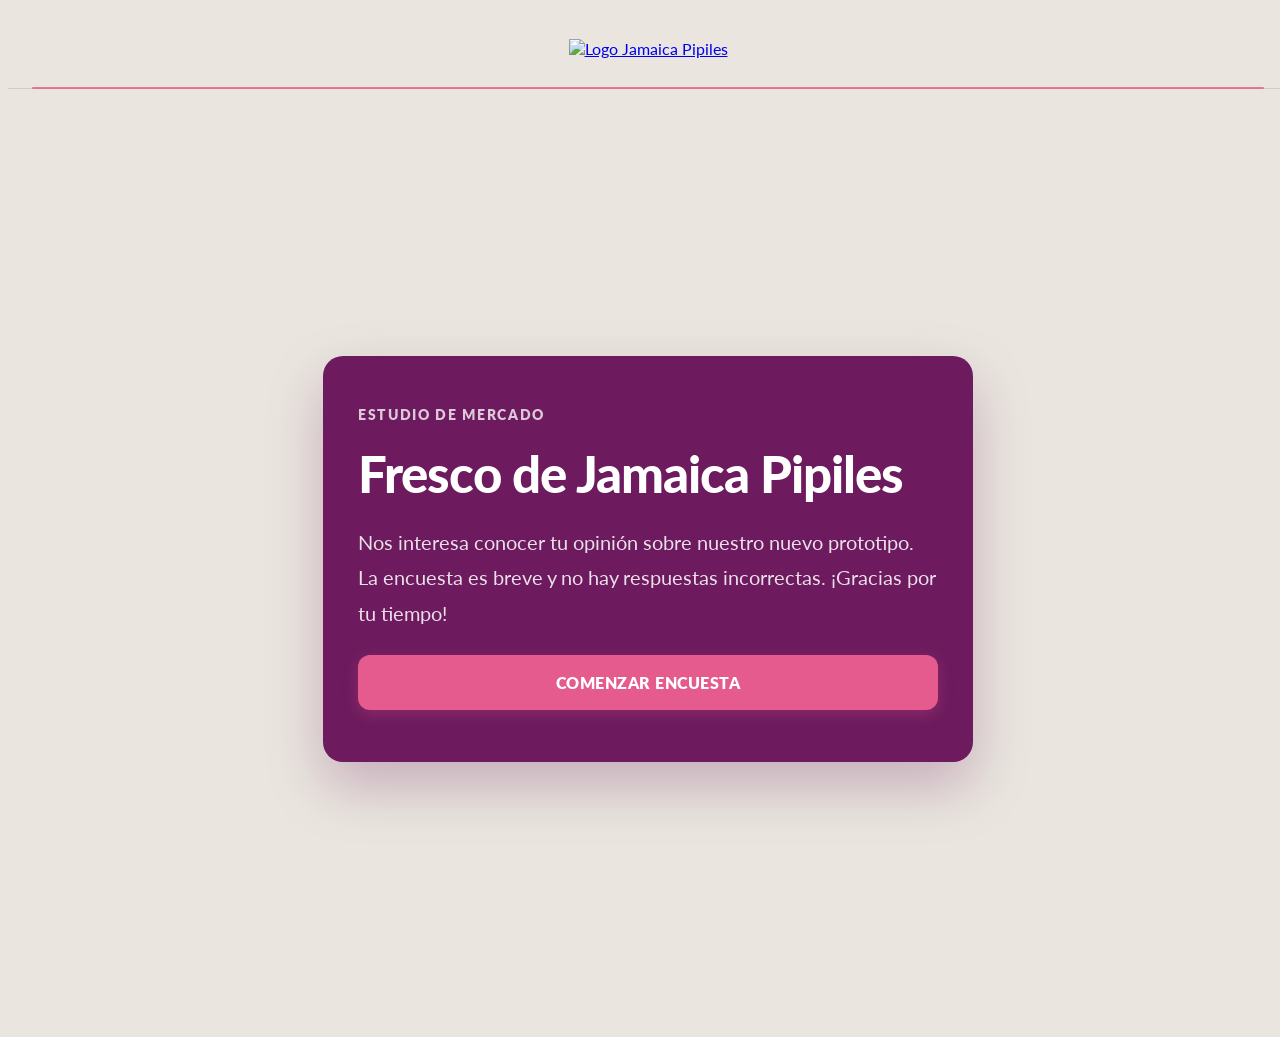
==== index.html @ 7ef3c173 "Add files via upload" ====
<!DOCTYPE html>
<html lang="es">
<head>
    <meta charset="UTF-8">
    <meta name="viewport" content="width=device-width, initial-scale=1.0">
    <title>Estudio de Mercado - Jamaica Pipiles</title>
    
    <!-- Carga de la tipografía oficial Lato desde Google Fonts -->
    <link rel="preconnect" href="https://fonts.googleapis.com">
    <link rel="preconnect" href="https://fonts.gstatic.com" crossorigin>
    <link href="https://fonts.googleapis.com/css2?family=Lato:ital,wght@0,100;0,300;0,400;0,700;0,900;1,100;1,300;1,400;1,700;1,900&display=swap" rel="stylesheet">
    
    <!-- Tailwind CSS (Estructura base) -->
    <script src="https://cdn.tailwindcss.com"></script>
    
    <!-- Estilos Custom Pipiles (Sobrescribe/Extiende Tailwind) -->
    <link rel="stylesheet" href="style.css">
</head>
<body class="font-sans antialiased quiz-page">
    
    <!-- Barra de Navegación -->
    <nav class="site-nav w-full py-4 px-4 md:px-8">
        <a href="#" aria-label="Volver al inicio">
            <img src="../assets/logo_pipiles_transparente.svg" alt="Logo Jamaica Pipiles" class="brand-logo">
        </a>
    </nav>

    <!-- Contenedor Principal del Formulario -->
    <main class="quiz-layout px-4 md:px-8">
        <section class="quiz-section">
            
            <!-- PASO 0: Bienvenida (Intro) -->
            <div class="quiz-intro" id="step-0">
                <p class="quiz-eyebrow">Estudio de Mercado</p>
                <h1 class="quiz-title">Fresco de Jamaica Pipiles</h1>
                <p class="quiz-intro-copy">Nos interesa conocer tu opinión sobre nuestro nuevo prototipo. La encuesta es breve y no hay respuestas incorrectas. ¡Gracias por tu tiempo!</p>
                <div class="mt-4">
                    <button type="button" class="quiz-btn w-full sm:w-auto" onclick="nextStep()">Comenzar Encuesta</button>
                </div>
            </div>

            <!-- Formulario Central -->
            <div class="quiz-card" id="quiz-container" style="display: none;">
                <form id="survey-form" class="quiz-form" onsubmit="event.preventDefault();">
                    
                    <!-- Barra de Progreso -->
                    <div class="quiz-progress mb-6">
                        <p class="quiz-step-counter">Paso <span id="current-step-num">1</span> de <span id="total-steps-num">12</span></p>
                        <div class="quiz-progress-track">
                            <span class="quiz-progress-fill" id="progress-bar"></span>
                        </div>
                    </div>

                    <!-- Mensaje de Error Global -->
                    <p class="field-error" id="quizStepError"></p>

                    <!-- PASO 1: Multimedia -->
                    <fieldset class="quiz-step is-active" id="step-multimedia">
                        <legend class="quiz-step-title">Conoce Jamaica Pipiles</legend>
                        <p class="quiz-help-text mb-4">Antes de responder, echa un vistazo a la presentación de nuestro prototipo.</p>
                        
                        <div class="multimedia-tabs">
                            <button type="button" class="tab-btn active" onclick="switchTab('videos')">Videos</button>
                            <button type="button" class="tab-btn" onclick="switchTab('images')">Imágenes</button>
                        </div>

                        <div id="tab-content-videos" class="tab-content active">
                            <div class="videos-grid">
                                <div class="video-placeholder">
                                    <span class="text-sm font-bold">Video 1</span>
                                    <span class="text-xs opacity-75">(Espacio reservado)</span>
                                </div>
                                <div class="video-placeholder">
                                    <span class="text-sm font-bold">Video 2</span>
                                    <span class="text-xs opacity-75">(Espacio reservado)</span>
                                </div>
                            </div>
                        </div>

                        <div id="tab-content-images" class="tab-content">
                            <div class="concept-gallery">
                                <div class="gallery-item"><img src="../assets/vaso jamaica.png" alt="Vaso Jamaica" class="gallery-image"></div>
                                <div class="gallery-item"><img src="../assets/jamaica pipiles terminado.png" alt="Terminado" class="gallery-image"></div>
                                <div class="gallery-item"><img src="../assets/jamaica con tapa.png" alt="Con tapa" class="gallery-image"></div>
                                <div class="gallery-item"><img src="../assets/pipiles_imaginary.png" alt="Prototipo" class="gallery-image"></div>
                            </div>
                        </div>

                        <div class="quiz-actions mt-6">
                            <button type="button" class="quiz-btn quiz-btn-primary" onclick="nextStep()">Continuar</button>
                        </div>
                    </fieldset>

                    <!-- PASO 2: P1 -->
                    <fieldset class="quiz-step" id="step-1">
                        <legend class="quiz-step-title">1. ¿Con qué frecuencia consumes "fresco" de jamaica?</legend>
                        <div class="quiz-options mt-4">
                            <label class="quiz-option"><input type="radio" name="p1_frecuencia" value="6 a 7 veces por semana"><span>6 a 7 veces por semana</span></label>
                            <label class="quiz-option"><input type="radio" name="p1_frecuencia" value="3 a 5 veces por semana"><span>3 a 5 veces por semana</span></label>
                            <label class="quiz-option"><input type="radio" name="p1_frecuencia" value="1 a 2 veces por semana"><span>1 a 2 veces por semana</span></label>
                            <label class="quiz-option"><input type="radio" name="p1_frecuencia" value="1 a 4 veces al mes"><span>1 a 4 veces al mes</span></label>
                            <label class="quiz-option"><input type="radio" name="p1_frecuencia" value="Casi nunca"><span>Casi nunca</span></label>
                            <label class="quiz-option" id="option-p1-nunca"><input type="radio" name="p1_frecuencia" value="Nunca (ir a pregunta 1b)"><span>Nunca</span></label>
                        </div>
                        <div class="quiz-actions mt-6">
                            <button type="button" class="quiz-btn quiz-btn-secondary" onclick="prevStep()">Atrás</button>
                            <button type="button" class="quiz-btn quiz-btn-primary" onclick="nextStep()">Siguiente</button>
                        </div>
                    </fieldset>

                    <!-- PASO 3: P1b -->
                    <fieldset class="quiz-step" id="step-1b">
                        <legend class="quiz-step-title">1b. ¿Por qué no consumes "fresco" de jamaica?</legend>
                        <div class="quiz-options mt-4">
                            <label class="quiz-option"><input type="radio" name="p1b_razon_no_consumo" value="Me hace daño"><span>Me hace daño</span></label>
                            <label class="quiz-option"><input type="radio" name="p1b_razon_no_consumo" value="No me gusta"><span>No me gusta</span></label>
                            <label class="quiz-option"><input type="radio" name="p1b_razon_no_consumo" value="Otro" id="p1b-otro-radio"><span>Otro:</span></label>
                            <div class="quiz-conditional mt-2" id="p1b-conditional" style="display:none;">
                                <input type="text" id="p1b_razon_no_consumo_otro" placeholder="Especifica tu razón">
                            </div>
                        </div>
                        <div class="quiz-actions mt-6">
                            <button type="button" class="quiz-btn quiz-btn-secondary" onclick="prevStep()">Atrás</button>
                            <button type="button" class="quiz-btn quiz-btn-primary" onclick="nextStep()">Siguiente</button>
                        </div>
                    </fieldset>

                    <!-- PASO 4: P2 -->
                    <fieldset class="quiz-step" id="step-2">
                        <legend class="quiz-step-title">2. Después de ver el prototipo, ¿en qué momento te imaginarías tomando Jamaica Pipiles?</legend>
                        <p class="quiz-help-text">Selecciona hasta 3 opciones.</p>
                        <div class="quiz-options mt-4" id="p2-checkboxes">
                            <label class="quiz-option"><input type="checkbox" name="p2_momento" value="Durante el almuerzo"><span>Durante el almuerzo</span></label>
                            <label class="quiz-option"><input type="checkbox" name="p2_momento" value="Durante la cena"><span>Durante la cena</span></label>
                            <label class="quiz-option"><input type="checkbox" name="p2_momento" value="Pupusería/típico"><span>En una pupusería o restaurante típico</span></label>
                            <label class="quiz-option"><input type="checkbox" name="p2_momento" value="Salida familiar"><span>En una salida familiar</span></label>
                            <label class="quiz-option"><input type="checkbox" name="p2_momento" value="Bebida para llevar"><span>Como bebida para llevar</span></label>
                            <label class="quiz-option"><input type="checkbox" name="p2_momento" value="En casa"><span>En casa</span></label>
                            <label class="quiz-option"><input type="checkbox" name="p2_momento" value="Ningún momento" id="p2-ninguno-check"><span>No me imagino tomándola en ningún momento</span></label>
                        </div>
                        <div class="quiz-actions mt-6">
                            <button type="button" class="quiz-btn quiz-btn-secondary" onclick="prevStep()">Atrás</button>
                            <button type="button" class="quiz-btn quiz-btn-primary" onclick="nextStep()">Siguiente</button>
                        </div>
                    </fieldset>

                    <!-- PASO 5: P3 -->
                    <fieldset class="quiz-step" id="step-3">
                        <legend class="quiz-step-title">3. ¿Qué palabras describen mejor a Jamaica Pipiles?</legend>
                        <p class="quiz-help-text">Selecciona hasta 3 opciones.</p>
                        <div class="quiz-options grid-2 mt-4" id="p3-checkboxes">
                            <label class="quiz-option"><input type="checkbox" name="p3_palabras" value="Auténtica"><span>Auténtica</span></label>
                            <label class="quiz-option"><input type="checkbox" name="p3_palabras" value="Tradicional"><span>Tradicional</span></label>
                            <label class="quiz-option"><input type="checkbox" name="p3_palabras" value="Moderna"><span>Moderna</span></label>
                            <label class="quiz-option"><input type="checkbox" name="p3_palabras" value="Premium"><span>Premium</span></label>
                            <label class="quiz-option"><input type="checkbox" name="p3_palabras" value="Refrescante"><span>Refrescante</span></label>
                            <label class="quiz-option"><input type="checkbox" name="p3_palabras" value="Saludable"><span>Saludable</span></label>
                            <label class="quiz-option"><input type="checkbox" name="p3_palabras" value="Natural"><span>Natural</span></label>
                            <label class="quiz-option"><input type="checkbox" name="p3_palabras" value="Artificial"><span>Artificial</span></label>
                            <label class="quiz-option"><input type="checkbox" name="p3_palabras" value="Cara"><span>Cara</span></label>
                            <label class="quiz-option"><input type="checkbox" name="p3_palabras" value="Bonita"><span>Bonita</span></label>
                            <label class="quiz-option"><input type="checkbox" name="p3_palabras" value="Común"><span>Común</span></label>
                            <label class="quiz-option"><input type="checkbox" name="p3_palabras" value="Confusa"><span>Confusa</span></label>
                            <label class="quiz-option"><input type="checkbox" name="p3_palabras" value="Antojable"><span>Antojable</span></label>
                        </div>
                        <div class="mt-3">
                            <label class="quiz-option"><input type="checkbox" name="p3_palabras" value="Otro" id="p3-otro-check"><span>Otro:</span></label>
                            <div class="quiz-conditional mt-2" id="p3-conditional" style="display:none;">
                                <input type="text" id="p3_palabras_otro" placeholder="Especifica">
                            </div>
                        </div>
                        <div class="quiz-actions mt-6">
                            <button type="button" class="quiz-btn quiz-btn-secondary" onclick="prevStep()">Atrás</button>
                            <button type="button" class="quiz-btn quiz-btn-primary" onclick="nextStep()">Siguiente</button>
                        </div>
                    </fieldset>

                    <!-- PASO 6: P4 (Likert) -->
                    <fieldset class="quiz-step" id="step-4">
                        <legend class="quiz-step-title">4. Del 1 al 5, ¿qué tan de acuerdo estás con estas afirmaciones?</legend>
                        <p class="quiz-help-text mb-4">1 = Totalmente en desacuerdo | 5 = Totalmente de acuerdo.</p>
                        
                        <div class="likert-container">
                            <!-- Fila 1 -->
                            <div class="likert-row">
                                <div class="likert-statement">Jamaica Pipiles se ve auténtica.</div>
                                <div class="quiz-scale-options">
                                    <label class="quiz-scale-option"><input type="radio" name="p4_1_autentica" value="1"><span>1</span></label>
                                    <label class="quiz-scale-option"><input type="radio" name="p4_1_autentica" value="2"><span>2</span></label>
                                    <label class="quiz-scale-option"><input type="radio" name="p4_1_autentica" value="3"><span>3</span></label>
                                    <label class="quiz-scale-option"><input type="radio" name="p4_1_autentica" value="4"><span>4</span></label>
                                    <label class="quiz-scale-option"><input type="radio" name="p4_1_autentica" value="5"><span>5</span></label>
                                </div>
                            </div>
                            <!-- Fila 2 -->
                            <div class="likert-row">
                                <div class="likert-statement">Se ve como una versión moderna de una bebida tradicional.</div>
                                <div class="quiz-scale-options">
                                    <label class="quiz-scale-option"><input type="radio" name="p4_2_moderna" value="1"><span>1</span></label>
                                    <label class="quiz-scale-option"><input type="radio" name="p4_2_moderna" value="2"><span>2</span></label>
                                    <label class="quiz-scale-option"><input type="radio" name="p4_2_moderna" value="3"><span>3</span></label>
                                    <label class="quiz-scale-option"><input type="radio" name="p4_2_moderna" value="4"><span>4</span></label>
                                    <label class="quiz-scale-option"><input type="radio" name="p4_2_moderna" value="5"><span>5</span></label>
                                </div>
                            </div>
                            <!-- Fila 3 -->
                            <div class="likert-row">
                                <div class="likert-statement">El producto se ve premium.</div>
                                <div class="quiz-scale-options">
                                    <label class="quiz-scale-option"><input type="radio" name="p4_3_premium" value="1"><span>1</span></label>
                                    <label class="quiz-scale-option"><input type="radio" name="p4_3_premium" value="2"><span>2</span></label>
                                    <label class="quiz-scale-option"><input type="radio" name="p4_3_premium" value="3"><span>3</span></label>
                                    <label class="quiz-scale-option"><input type="radio" name="p4_3_premium" value="4"><span>4</span></label>
                                    <label class="quiz-scale-option"><input type="radio" name="p4_3_premium" value="5"><span>5</span></label>
                                </div>
                            </div>
                            <!-- Fila 4 -->
                            <div class="likert-row">
                                <div class="likert-statement">El empaque me parece atractivo.</div>
                                <div class="quiz-scale-options">
                                    <label class="quiz-scale-option"><input type="radio" name="p4_4_empaque" value="1"><span>1</span></label>
                                    <label class="quiz-scale-option"><input type="radio" name="p4_4_empaque" value="2"><span>2</span></label>
                                    <label class="quiz-scale-option"><input type="radio" name="p4_4_empaque" value="3"><span>3</span></label>
                                    <label class="quiz-scale-option"><input type="radio" name="p4_4_empaque" value="4"><span>4</span></label>
                                    <label class="quiz-scale-option"><input type="radio" name="p4_4_empaque" value="5"><span>5</span></label>
                                </div>
                            </div>
                            <!-- Fila 5 -->
                            <div class="likert-row">
                                <div class="likert-statement">Se entiende que es baja en calorías.</div>
                                <div class="quiz-scale-options">
                                    <label class="quiz-scale-option"><input type="radio" name="p4_5_calorias" value="1"><span>1</span></label>
                                    <label class="quiz-scale-option"><input type="radio" name="p4_5_calorias" value="2"><span>2</span></label>
                                    <label class="quiz-scale-option"><input type="radio" name="p4_5_calorias" value="3"><span>3</span></label>
                                    <label class="quiz-scale-option"><input type="radio" name="p4_5_calorias" value="4"><span>4</span></label>
                                    <label class="quiz-scale-option"><input type="radio" name="p4_5_calorias" value="5"><span>5</span></label>
                                </div>
                            </div>
                            <!-- Fila 6 -->
                            <div class="likert-row">
                                <div class="likert-statement">El producto me genera confianza.</div>
                                <div class="quiz-scale-options">
                                    <label class="quiz-scale-option"><input type="radio" name="p4_6_confianza" value="1"><span>1</span></label>
                                    <label class="quiz-scale-option"><input type="radio" name="p4_6_confianza" value="2"><span>2</span></label>
                                    <label class="quiz-scale-option"><input type="radio" name="p4_6_confianza" value="3"><span>3</span></label>
                                    <label class="quiz-scale-option"><input type="radio" name="p4_6_confianza" value="4"><span>4</span></label>
                                    <label class="quiz-scale-option"><input type="radio" name="p4_6_confianza" value="5"><span>5</span></label>
                                </div>
                            </div>
                        </div>

                        <div class="quiz-actions mt-6">
                            <button type="button" class="quiz-btn quiz-btn-secondary" onclick="prevStep()">Atrás</button>
                            <button type="button" class="quiz-btn quiz-btn-primary" onclick="nextStep()">Siguiente</button>
                        </div>
                    </fieldset>

                    <!-- PASO 7: P5 -->
                    <fieldset class="quiz-step" id="step-5">
                        <legend class="quiz-step-title">5. Al ver Jamaica Pipiles, ¿cómo imaginas que sería su sabor comparado con una jamaica tradicional?</legend>
                        <div class="quiz-options mt-4">
                            <label class="quiz-option"><input type="radio" name="p5_comparacion_sabor" value="Mucho mejor"><span>Mucho mejor</span></label>
                            <label class="quiz-option"><input type="radio" name="p5_comparacion_sabor" value="Algo mejor"><span>Algo mejor</span></label>
                            <label class="quiz-option"><input type="radio" name="p5_comparacion_sabor" value="Igual"><span>Igual</span></label>
                            <label class="quiz-option"><input type="radio" name="p5_comparacion_sabor" value="Algo peor"><span>Algo peor</span></label>
                            <label class="quiz-option"><input type="radio" name="p5_comparacion_sabor" value="Mucho peor"><span>Mucho peor</span></label>
                        </div>
                        <div class="quiz-actions mt-6">
                            <button type="button" class="quiz-btn quiz-btn-secondary" onclick="prevStep()">Atrás</button>
                            <button type="button" class="quiz-btn quiz-btn-primary" onclick="nextStep()">Siguiente</button>
                        </div>
                    </fieldset>

                    <!-- PASO 8: P6 -->
                    <fieldset class="quiz-step" id="step-6">
                        <legend class="quiz-step-title">6. ¿Cuál sería la razón por la que comprarías Jamaica Pipiles?</legend>
                        <p class="quiz-help-text">Selecciona hasta 3 opciones.</p>
                        <div class="quiz-options mt-4" id="p6-checkboxes">
                            <label class="quiz-option"><input type="checkbox" name="p6_razon_compra" value="Gusta la jamaica"><span>Porque me gusta la jamaica</span></label>
                            <label class="quiz-option"><input type="checkbox" name="p6_razon_compra" value="Baja calorías"><span>Porque es baja en calorías</span></label>
                            <label class="quiz-option"><input type="checkbox" name="p6_razon_compra" value="Empaque atractivo"><span>Porque el empaque se ve atractivo</span></label>
                            <label class="quiz-option"><input type="checkbox" name="p6_razon_compra" value="Gusta la marca"><span>Porque me gusta la marca</span></label>
                            <label class="quiz-option"><input type="checkbox" name="p6_razon_compra" value="Higiénica confiable"><span>Porque se ve más higiénica o confiable</span></label>
                            <label class="quiz-option"><input type="checkbox" name="p6_razon_compra" value="Diferente"><span>Porque se ve diferente a otras bebidas</span></label>
                            <label class="quiz-option" id="option-p6-no-compraria"><input type="checkbox" name="p6_razon_compra" value="No compraría" id="p6-no-compraria-check"><span>No compraría esa marca</span></label>
                            <div class="mt-2">
                                <label class="quiz-option"><input type="checkbox" name="p6_razon_compra" value="Otro" id="p6-otro-check"><span>Otro:</span></label>
                                <div class="quiz-conditional mt-2" id="p6-conditional" style="display:none;">
                                    <input type="text" id="p6_razon_compra_otro" placeholder="Especifica tu razón">
                                </div>
                            </div>
                        </div>
                        <div class="quiz-actions mt-6">
                            <button type="button" class="quiz-btn quiz-btn-secondary" onclick="prevStep()">Atrás</button>
                            <button type="button" class="quiz-btn quiz-btn-primary" onclick="nextStep()">Siguiente</button>
                        </div>
                    </fieldset>

                    <!-- PASO 9: P7 -->
                    <fieldset class="quiz-step" id="step-7">
                        <legend class="quiz-step-title">7. ¿Cuál sería tu principal duda o freno para comprar Jamaica Pipiles?</legend>
                        <div class="quiz-options mt-4">
                            <label class="quiz-option"><input type="radio" name="p7_duda_freno" value="Sabor tradicional"><span>Que no sepa como jamaica tradicional</span></label>
                            <label class="quiz-option"><input type="radio" name="p7_duda_freno" value="Sabor artificial"><span>Que tenga sabor artificial</span></label>
                            <label class="quiz-option"><input type="radio" name="p7_duda_freno" value="Demasiado cara"><span>Que sea demasiado cara</span></label>
                            <label class="quiz-option"><input type="radio" name="p7_duda_freno" value="No creer calorías"><span>Que no crea que realmente es baja en calorías</span></label>
                            <label class="quiz-option"><input type="radio" name="p7_duda_freno" value="Ninguna duda"><span>No tendría ninguna duda importante</span></label>
                            <div class="mt-2">
                                <label class="quiz-option"><input type="radio" name="p7_duda_freno" value="Otro" id="p7-otro-radio"><span>Otro:</span></label>
                                <div class="quiz-conditional mt-2" id="p7-conditional" style="display:none;">
                                    <input type="text" id="p7_duda_freno_otro" placeholder="Especifica tu duda">
                                </div>
                            </div>
                        </div>
                        <div class="quiz-actions mt-6">
                            <button type="button" class="quiz-btn quiz-btn-secondary" onclick="prevStep()">Atrás</button>
                            <button type="button" class="quiz-btn quiz-btn-primary" onclick="nextStep()">Siguiente</button>
                        </div>
                    </fieldset>

                    <!-- PASO 10: P8 -->
                    <fieldset class="quiz-step" id="step-8">
                        <legend class="quiz-step-title">8. Si encontraras Jamaica Pipiles fría en un lugar donde compras comida o bebidas, ¿qué tan probable sería que la compraras?</legend>
                        <div class="quiz-options mt-4">
                            <label class="quiz-option"><input type="radio" name="p8_probabilidad_compra" value="Definitivamente la compraría"><span>Definitivamente la compraría</span></label>
                            <label class="quiz-option"><input type="radio" name="p8_probabilidad_compra" value="Probablemente la compraría"><span>Probablemente la compraría</span></label>
                            <label class="quiz-option"><input type="radio" name="p8_probabilidad_compra" value="Tal vez la compraría"><span>Tal vez la compraría</span></label>
                            <label class="quiz-option"><input type="radio" name="p8_probabilidad_compra" value="Probablemente no la compraría"><span>Probablemente no la compraría</span></label>
                            <label class="quiz-option"><input type="radio" name="p8_probabilidad_compra" value="Definitivamente no la compraría"><span>Definitivamente no la compraría</span></label>
                        </div>
                        <div class="quiz-actions mt-6">
                            <button type="button" class="quiz-btn quiz-btn-secondary" onclick="prevStep()">Atrás</button>
                            <button type="button" class="quiz-btn quiz-btn-primary" onclick="nextStep()">Siguiente</button>
                        </div>
                    </fieldset>

                    <!-- PASO 11: P9 -->
                    <fieldset class="quiz-step" id="step-9">
                        <legend class="quiz-step-title">9. Si Jamaica Pipiles estuviera disponible con frecuencia, ¿cuántos vasos crees que comprarías al mes?</legend>
                        <div class="quiz-options mt-4">
                            <label class="quiz-option"><input type="radio" name="p9_vasos_mes" value="0 vasos"><span>0 vasos</span></label>
                            <label class="quiz-option"><input type="radio" name="p9_vasos_mes" value="1 vaso"><span>1 vaso</span></label>
                            <label class="quiz-option"><input type="radio" name="p9_vasos_mes" value="2 vasos"><span>2 vasos</span></label>
                            <label class="quiz-option"><input type="radio" name="p9_vasos_mes" value="3 a 4 vasos"><span>3 a 4 vasos</span></label>
                            <label class="quiz-option"><input type="radio" name="p9_vasos_mes" value="5 a 8 vasos"><span>5 a 8 vasos</span></label>
                            <label class="quiz-option"><input type="radio" name="p9_vasos_mes" value="Más de 8 vasos"><span>Más de 8 vasos</span></label>
                        </div>
                        <div class="quiz-actions mt-6">
                            <button type="button" class="quiz-btn quiz-btn-secondary" onclick="prevStep()">Atrás</button>
                            <button type="button" class="quiz-btn quiz-btn-primary" onclick="nextStep()">Siguiente</button>
                        </div>
                    </fieldset>

                    <!-- PASO 12: P10 -->
                    <fieldset class="quiz-step" id="step-10">
                        <legend class="quiz-step-title">10. Al ver el diseño, empaque y presentación, ¿cuál te imaginas que es el precio de un vaso de Jamaica Pipiles?</legend>
                        <div class="quiz-options mt-4">
                            <label class="quiz-option" id="option-p10-menos2"><input type="radio" name="p10_precio_estimado" value="Menos de $2.00"><span>Menos de $2.00</span></label>
                            <label class="quiz-option"><input type="radio" name="p10_precio_estimado" value="$2.25"><span>$2.25</span></label>
                            <label class="quiz-option"><input type="radio" name="p10_precio_estimado" value="$2.50"><span>$2.50</span></label>
                            <label class="quiz-option"><input type="radio" name="p10_precio_estimado" value="$2.75"><span>$2.75</span></label>
                            <label class="quiz-option"><input type="radio" name="p10_precio_estimado" value="$3.00"><span>$3.00</span></label>
                            <label class="quiz-option"><input type="radio" name="p10_precio_estimado" value="$3.25"><span>$3.25</span></label>
                            <label class="quiz-option"><input type="radio" name="p10_precio_estimado" value="$3.50"><span>$3.50</span></label>
                            <label class="quiz-option"><input type="radio" name="p10_precio_estimado" value="Más de $3.50"><span>Más de $3.50</span></label>
                        </div>
                        <div class="quiz-actions mt-6">
                            <button type="button" class="quiz-btn quiz-btn-secondary" onclick="prevStep()">Atrás</button>
                            <button type="button" class="quiz-btn quiz-btn-primary" onclick="nextStep()">Siguiente</button>
                        </div>
                    </fieldset>

                    <!-- PASO 13: P10b -->
                    <fieldset class="quiz-step" id="step-10b">
                        <legend class="quiz-step-title">10b. ¿Qué precio exacto te imaginas que tiene la Jamaica Pipiles?</legend>
                        <div class="booking-field mt-4">
                            <label for="p10b_precio_exacto">Escribe tu estimado (en dólares):</label>
                            <input type="text" name="p10b_precio_exacto" id="p10b_precio_exacto" placeholder="Ejemplo: 1.50">
                        </div>
                        <div class="quiz-actions mt-6">
                            <button type="button" class="quiz-btn quiz-btn-secondary" onclick="prevStep()">Atrás</button>
                            <button type="button" class="quiz-btn quiz-btn-primary" onclick="submitSurvey()">Enviar Encuesta</button>
                        </div>
                    </fieldset>

                    <!-- PASO 14: CARGA -->
                    <fieldset class="quiz-step" id="step-loading">
                        <div class="thanks-content">
                            <div class="text-4xl text-center mb-4">⏳</div>
                            <h2 class="quiz-step-title text-center">Enviando respuestas...</h2>
                            <p class="quiz-help-text mt-2 text-center">Por favor, no cierres esta ventana.</p>
                        </div>
                    </fieldset>

                    <!-- PASO 15: ÉXITO -->
                    <fieldset class="quiz-step" id="step-success">
                        <div class="thanks-content">
                            <div class="success-icon">✨</div>
                            <h2 class="quiz-step-title text-center">¡Muchas gracias por tu tiempo!</h2>
                            <p class="quiz-help-text mt-4 text-center text-lg">Tus respuestas han sido registradas con éxito y nos serán de gran ayuda para mejorar Jamaica Pipiles.</p>
                        </div>
                    </fieldset>

                    <!-- PASO 16: ERROR -->
                    <fieldset class="quiz-step" id="step-error">
                        <div class="thanks-content">
                            <div class="text-4xl text-center mb-4">⚠️</div>
                            <h2 class="quiz-step-title text-center">Hubo un problema</h2>
                            <p class="quiz-help-text mt-2 text-center">No pudimos enviar tus respuestas. Por favor, revisa tu conexión a internet e inténtalo de nuevo.</p>
                            <div class="quiz-actions mt-6 justify-center">
                                <button type="button" class="quiz-btn quiz-btn-secondary w-full sm:w-auto" onclick="submitSurvey()">Reintentar</button>
                            </div>
                        </div>
                    </fieldset>

                </form>
            </div>
        </section>
    </main>

    <!-- Script de lógica principal -->
    <script src="app.js"></script>
</body>
</html>
---- style.css ----
/* ==========================================================================
   ESTILOS DE LA ENCUESTA PIPÍLES (ESTILO BELCANTO)
   Estructura base clonada de Belcanto con inyección de identidad Pipiles
   ========================================================================== */

html {
  scroll-behavior: smooth;
}

:root {
  --nav-height: 80px;
  --surface-paper: #EAE6DF; /* Fondo Arena Pipiles */
  --surface-card: #FFFFFF; /* Tarjetas blancas */
  --surface-card-soft: #F9F7F2;
  --text-ink: #6D1B5E; /* Mora oscuro Pipiles (texto principal) */
  --text-ink-muted: #8C5A2B; /* Marrón Pipiles */
  --accent-color: #E65B8E; /* Fucsia Pipiles */
  --accent-hover: #D64A7D;
  --border-color: rgba(140, 90, 43, 0.2); /* Marrón translúcido */
}

body {
  color: var(--text-ink);
  font-family: "Lato", sans-serif;
  background-color: var(--surface-paper);
  text-rendering: optimizeLegibility;
  -webkit-font-smoothing: antialiased;
  -moz-osx-font-smoothing: grayscale;
  overflow-x: hidden;
  width: 100%;
}

/* ==========================================
   LAYOUT PRINCIPAL
   ========================================== */

.site-nav {
  background-color: var(--surface-paper);
  border-bottom: 1px solid var(--border-color);
  position: relative;
  display: flex;
  justify-content: center;
  align-items: center;
  height: var(--nav-height);
}

.site-nav::after {
  content: "";
  position: absolute;
  left: 24px;
  right: 24px;
  bottom: -1px;
  height: 2px;
  border-radius: 999px;
  background-color: var(--accent-color);
  opacity: 0.8;
}

.brand-logo {
  height: 50px;
  width: auto;
}

.quiz-layout {
  min-height: calc(100svh - var(--nav-height));
  display: flex;
  align-items: center;
  justify-content: center;
  padding-top: clamp(2rem, 5vw, 3.75rem);
  padding-bottom: clamp(2rem, 5vw, 3.75rem);
}

.quiz-section {
  width: min(100%, 650px);
  margin: 0 auto;
}

/* ==========================================
   PANTALLA DE INTRODUCCIÓN
   ========================================== */

.quiz-intro {
  text-align: left;
  margin: 0 auto;
  padding: clamp(2.2rem, 5.6vw, 3.25rem) clamp(1.55rem, 3.8vw, 2.2rem);
  border: 0;
  border-radius: 20px;
  background-color: var(--text-ink); /* Púrpura mora oscuro */
  color: #FFFFFF;
  display: grid;
  gap: clamp(1.1rem, 2.3vw, 1.45rem);
  box-shadow: 0 24px 56px rgba(109, 27, 94, 0.28);
  transition: opacity 0.3s ease, transform 0.3s ease;
}

.quiz-eyebrow {
  margin: 0;
  font-size: 0.86rem;
  line-height: 1;
  letter-spacing: 0.12em;
  text-transform: uppercase;
  font-weight: 800;
  color: rgba(255, 255, 255, 0.76);
}

.quiz-title {
  margin: 0;
  font-size: clamp(2.2rem, 5vw, 3.2rem);
  line-height: 1.1;
  font-weight: 900;
  letter-spacing: -0.02em;
  color: #FFFFFF;
  text-wrap: balance;
}

.quiz-intro-copy {
  margin: 0;
  font-size: clamp(1.12rem, 2.1vw, 1.28rem);
  line-height: 1.74;
  font-weight: 400;
  color: rgba(255, 255, 255, 0.86);
}

/* ==========================================
   FORMULARIO PRINCIPAL
   ========================================== */

.quiz-card {
  padding: 0;
  background: transparent;
  max-width: 650px;
  margin: 0 auto;
}

.quiz-form {
  display: grid;
  gap: 1.35rem;
}

/* Barra de Progreso */
.quiz-progress {
  display: grid;
  gap: 0.5rem;
}

.quiz-step-counter {
  margin: 0;
  font-size: 0.92rem;
  letter-spacing: 0.08em;
  text-transform: uppercase;
  color: var(--text-ink-muted); /* Marrón */
  font-weight: 700;
}

.quiz-progress-track {
  width: 100%;
  height: 8px;
  border-radius: 999px;
  background-color: var(--border-color);
  overflow: hidden;
}

.quiz-progress-fill {
  display: block;
  width: 0;
  height: 100%;
  background-color: var(--accent-color);
  transition: width 0.32s cubic-bezier(0.2, 0.7, 0.2, 1);
}

/* Manejo de Steps */
.quiz-step {
  border: 1px solid var(--border-color);
  border-radius: 16px;
  background-color: var(--surface-card);
  padding: clamp(1.35rem, 3.2vw, 2rem);
  margin: 0 auto;
  width: 100%;
  align-content: start;
  display: none;
  box-shadow: 0 12px 30px rgba(109, 27, 94, 0.06);
}

.quiz-step.is-active {
  display: grid;
  gap: 1.25rem;
  animation: quiz-step-enter 0.34s cubic-bezier(0.22, 0.7, 0.2, 1);
}

@keyframes quiz-step-enter {
  0% { opacity: 0; transform: translateY(15px); }
  100% { opacity: 1; transform: translateY(0); }
}

/* Tipografías dentro del paso */
.quiz-step-title {
  margin: 0;
  font-size: clamp(1.35rem, 2.5vw, 1.8rem);
  line-height: 1.34;
  font-weight: 900;
  color: var(--text-ink);
  text-wrap: pretty;
}

.quiz-help-text {
  margin: -0.1rem 0 0;
  font-size: 1.03rem;
  line-height: 1.72;
  font-weight: 500;
  color: var(--text-ink-muted);
}

/* Opciones Radiales y Checkbox (Tarjetas) */
.quiz-options {
  display: grid;
  gap: 0.72rem;
}

.quiz-options.grid-2 {
  grid-template-columns: repeat(auto-fit, minmax(220px, 1fr));
}

.quiz-option {
  display: flex;
  align-items: flex-start;
  gap: 0.82rem;
  border: 1px solid var(--border-color);
  border-radius: 12px;
  background-color: var(--surface-card);
  padding: 0.92rem 1.05rem;
  cursor: pointer;
  touch-action: manipulation;
  transition: border-color 0.15s ease, background-color 0.15s ease, transform 0.1s ease;
}

.quiz-option:hover {
  border-color: var(--accent-color);
  background-color: rgba(230, 91, 142, 0.05); /* Fucsia transparente */
}

/* Estado Activo visual mediante CSS:has o JS */
.quiz-option:has(input:checked) {
  border-color: var(--accent-color);
  background-color: rgba(230, 91, 142, 0.08);
  box-shadow: 0 4px 12px rgba(230, 91, 142, 0.1);
}

.quiz-option input {
  margin-top: 0.28rem;
  width: 1.05rem;
  height: 1.05rem;
  accent-color: var(--accent-color);
  flex: 0 0 auto;
}

.quiz-option span {
  color: var(--text-ink);
  font-size: 1.12rem;
  line-height: 1.58;
  font-weight: 600;
}

/* Inputs de texto (Otro) */
.quiz-conditional {
  margin-top: 0.05rem;
}

.quiz-conditional input,
.booking-field input,
.booking-field textarea {
  width: 100%;
  border: 1px solid var(--border-color);
  border-radius: 12px;
  padding: 1rem 1.05rem;
  font-size: 1.08rem;
  line-height: 1.55;
  font-family: "Lato", sans-serif;
  color: var(--text-ink);
  background-color: var(--surface-card);
  transition: border-color 0.15s ease, box-shadow 0.15s ease;
}

.quiz-conditional input:focus,
.booking-field input:focus,
.booking-field textarea:focus {
  outline: none;
  border-color: var(--accent-color);
  box-shadow: 0 0 0 3px rgba(230, 91, 142, 0.2);
}

.booking-field label {
  display: block;
  font-size: 0.98rem;
  font-weight: 700;
  color: var(--text-ink-muted);
  margin-bottom: 0.45rem;
}

/* ==========================================
   MATRIZ LIKERT (PREGUNTA 4)
   ========================================== */
.likert-container {
  display: grid;
  gap: 1.5rem;
  margin-top: 0.5rem;
}

.likert-row {
  display: flex;
  flex-direction: column;
  gap: 0.8rem;
  padding-bottom: 1rem;
  border-bottom: 1px solid rgba(140, 90, 43, 0.15);
}

.likert-row:last-child {
  border-bottom: none;
  padding-bottom: 0;
}

.likert-statement {
  font-size: 1.1rem;
  font-weight: 700;
  color: var(--text-ink);
}

.quiz-scale-options {
  display: grid;
  grid-template-columns: repeat(5, minmax(0, 1fr));
  gap: 0.65rem;
}

.quiz-scale-option {
  border: 1px solid var(--border-color);
  border-radius: 12px;
  padding: 0.78rem 0.3rem 0.84rem;
  display: grid;
  justify-items: center;
  gap: 0.48rem;
  background-color: var(--surface-card);
  cursor: pointer;
  transition: border-color 0.15s ease, background-color 0.15s ease;
}

.quiz-scale-option:hover {
  border-color: var(--accent-color);
  background-color: rgba(230, 91, 142, 0.05);
}

.quiz-scale-option:has(input:checked) {
  border-color: var(--accent-color);
  background-color: rgba(230, 91, 142, 0.08);
}

.quiz-scale-option input {
  margin: 0;
  width: 1.05rem;
  height: 1.05rem;
  accent-color: var(--accent-color);
}

.quiz-scale-option span {
  font-size: 1.08rem;
  font-weight: 800;
  line-height: 1;
  color: var(--text-ink);
}

.quiz-scale-labels {
  display: flex;
  justify-content: space-between;
  font-size: 0.85rem;
  font-weight: 700;
  color: var(--text-ink-muted);
  margin-top: -0.2rem;
}

/* ==========================================
   MULTIMEDIA
   ========================================== */
.multimedia-tabs {
  display: flex;
  justify-content: center;
  gap: 10px;
  margin-bottom: 20px;
}

.tab-btn {
  background: none;
  border: 2px solid transparent;
  font-family: var(--font-family);
  font-size: 1rem;
  font-weight: 700;
  color: var(--text-ink-muted);
  padding: 8px 16px;
  cursor: pointer;
  border-radius: 30px;
  transition: all 0.2s ease;
}

.tab-btn.active {
  background-color: rgba(109, 27, 94, 0.08);
  color: var(--text-ink);
}

.tab-content { display: none; }
.tab-content.active { display: block; animation: fadeIn 0.4s ease; }

@keyframes fadeIn { from { opacity: 0; } to { opacity: 1; } }

.videos-grid, .concept-gallery {
  display: grid;
  gap: 15px;
}
.videos-grid { grid-template-columns: repeat(auto-fit, minmax(250px, 1fr)); }
.concept-gallery { grid-template-columns: repeat(2, 1fr); }

.video-placeholder, .gallery-item {
  border-radius: 12px;
  overflow: hidden;
  border: 1px solid var(--border-color);
  aspect-ratio: 16/9;
  display: flex;
  flex-direction: column;
  justify-content: center;
  align-items: center;
  background-color: var(--surface-card-soft);
  cursor: pointer;
  text-align: center;
}

.gallery-item {
  aspect-ratio: 1/1;
  padding: 10px;
}

.gallery-image {
  max-width: 100%;
  max-height: 100%;
  object-fit: contain;
  mix-blend-mode: multiply;
}

/* ==========================================
   BOTONES Y ACCIONES
   ========================================== */

.quiz-actions {
  display: flex;
  align-items: center;
  gap: 0.72rem;
  margin-top: 0.32rem;
}

.quiz-actions .quiz-btn {
  flex: 1 1 0;
  min-width: 0;
  width: auto;
}

.quiz-btn {
  --quiz-btn-radius: 12px;
  --quiz-btn-bg: var(--accent-color);
  --quiz-btn-text: #FFFFFF;
  width: 100%;
  display: inline-flex;
  justify-content: center;
  align-items: center;
  min-height: 3.45rem;
  border-radius: var(--quiz-btn-radius);
  border: none;
  cursor: pointer;
  font-family: "Lato", sans-serif;
  font-size: 1rem;
  letter-spacing: 0.03em;
  text-transform: uppercase;
  font-weight: 800;
  padding: 0.95rem 1.25rem;
  color: var(--quiz-btn-text);
  background-color: var(--quiz-btn-bg);
  box-shadow: 0 4px 15px rgba(230, 91, 142, 0.25);
  transition: transform 0.2s ease, background-color 0.2s ease, box-shadow 0.2s ease;
}

.quiz-btn:hover {
  background-color: var(--accent-hover);
  transform: translateY(-2px);
  box-shadow: 0 6px 20px rgba(230, 91, 142, 0.35);
}

.quiz-btn-secondary {
  --quiz-btn-bg: transparent;
  --quiz-btn-text: var(--text-ink);
  border: 1px solid var(--border-color);
  box-shadow: none;
}

.quiz-btn-secondary:hover {
  background-color: rgba(109, 27, 94, 0.05);
  border-color: var(--text-ink);
  box-shadow: none;
}

.field-error {
  margin: 0.2rem 0 0;
  font-size: 0.92rem;
  font-weight: 600;
  color: var(--accent-color);
  display: none;
}

/* Pantalla de éxito */
.thanks-content {
  text-align: center;
  padding: 2rem 0;
}
.success-icon {
  font-size: 4rem;
  margin-bottom: 1rem;
}
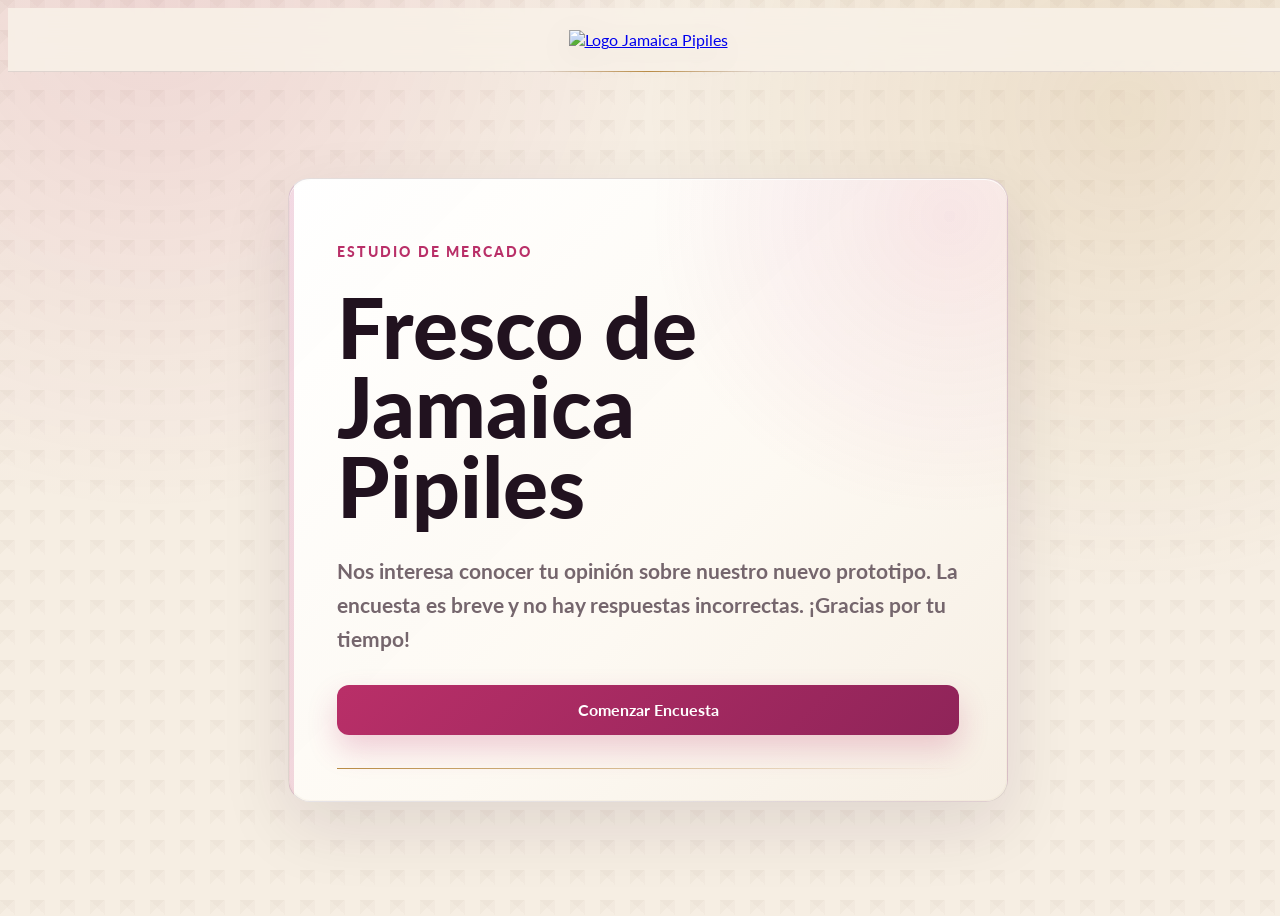
==== commit d22000b9: "Add files via upload" ====
--- a/index.html
+++ b/index.html
@@ -45,14 +45,11 @@
                     
                     <!-- Barra de Progreso -->
                     <div class="quiz-progress mb-6">
-                        <p class="quiz-step-counter">Paso <span id="current-step-num">1</span> de <span id="total-steps-num">12</span></p>
+                        <p class="quiz-step-counter" id="progress-label">Producto</p>
                         <div class="quiz-progress-track">
                             <span class="quiz-progress-fill" id="progress-bar"></span>
                         </div>
                     </div>
-
-                    <!-- Mensaje de Error Global -->
-                    <p class="field-error" id="quizStepError"></p>
 
                     <!-- PASO 1: Multimedia -->
                     <fieldset class="quiz-step is-active" id="step-multimedia">
@@ -65,24 +62,27 @@
                         </div>
 
                         <div id="tab-content-videos" class="tab-content active">
-                            <div class="videos-grid">
-                                <div class="video-placeholder">
-                                    <span class="text-sm font-bold">Video 1</span>
-                                    <span class="text-xs opacity-75">(Espacio reservado)</span>
-                                </div>
-                                <div class="video-placeholder">
-                                    <span class="text-sm font-bold">Video 2</span>
-                                    <span class="text-xs opacity-75">(Espacio reservado)</span>
-                                </div>
+                            <div class="video-frame">
+                                <iframe
+                                    src="https://www.youtube.com/embed/nzTZzAFh1pE"
+                                    title="Presentación Jamaica Pipiles"
+                                    allow="accelerometer; autoplay; clipboard-write; encrypted-media; gyroscope; picture-in-picture; web-share"
+                                    allowfullscreen>
+                                </iframe>
                             </div>
                         </div>
 
                         <div id="tab-content-images" class="tab-content">
                             <div class="concept-gallery">
-                                <div class="gallery-item"><img src="../assets/vaso jamaica.png" alt="Vaso Jamaica" class="gallery-image"></div>
-                                <div class="gallery-item"><img src="../assets/jamaica pipiles terminado.png" alt="Terminado" class="gallery-image"></div>
-                                <div class="gallery-item"><img src="../assets/jamaica con tapa.png" alt="Con tapa" class="gallery-image"></div>
-                                <div class="gallery-item"><img src="../assets/pipiles_imaginary.png" alt="Prototipo" class="gallery-image"></div>
+                                <button type="button" class="gallery-item gallery-item-featured" data-lightbox-src="../assets/afiche 1.png" data-lightbox-alt="Afiche de Jamaica Pipiles">
+                                    <img src="../assets/afiche 1.png" alt="Afiche de Jamaica Pipiles" class="gallery-image">
+                                </button>
+                                <button type="button" class="gallery-item" data-lightbox-src="../assets/jamaica pipiles terminado.png" data-lightbox-alt="Jamaica Pipiles terminado">
+                                    <img src="../assets/jamaica pipiles terminado.png" alt="Jamaica Pipiles terminado" class="gallery-image">
+                                </button>
+                                <button type="button" class="gallery-item" data-lightbox-src="../assets/jamaica con tapa.png" data-lightbox-alt="Jamaica Pipiles con tapa">
+                                    <img src="../assets/jamaica con tapa.png" alt="Jamaica Pipiles con tapa" class="gallery-image">
+                                </button>
                             </div>
                         </div>
 
@@ -121,7 +121,7 @@
                         </div>
                         <div class="quiz-actions mt-6">
                             <button type="button" class="quiz-btn quiz-btn-secondary" onclick="prevStep()">Atrás</button>
-                            <button type="button" class="quiz-btn quiz-btn-primary" onclick="nextStep()">Siguiente</button>
+                            <button type="button" class="quiz-btn quiz-btn-primary" onclick="nextStep()">Enviar encuesta</button>
                         </div>
                     </fieldset>
 
@@ -162,8 +162,6 @@
                             <label class="quiz-option"><input type="checkbox" name="p3_palabras" value="Común"><span>Común</span></label>
                             <label class="quiz-option"><input type="checkbox" name="p3_palabras" value="Confusa"><span>Confusa</span></label>
                             <label class="quiz-option"><input type="checkbox" name="p3_palabras" value="Antojable"><span>Antojable</span></label>
-                        </div>
-                        <div class="mt-3">
                             <label class="quiz-option"><input type="checkbox" name="p3_palabras" value="Otro" id="p3-otro-check"><span>Otro:</span></label>
                             <div class="quiz-conditional mt-2" id="p3-conditional" style="display:none;">
                                 <input type="text" id="p3_palabras_otro" placeholder="Especifica">
@@ -366,7 +364,7 @@
                         </div>
                         <div class="quiz-actions mt-6">
                             <button type="button" class="quiz-btn quiz-btn-secondary" onclick="prevStep()">Atrás</button>
-                            <button type="button" class="quiz-btn quiz-btn-primary" onclick="nextStep()">Siguiente</button>
+                            <button type="button" class="quiz-btn quiz-btn-primary" onclick="nextStep()">Enviar encuesta</button>
                         </div>
                     </fieldset>
 
@@ -379,7 +377,7 @@
                         </div>
                         <div class="quiz-actions mt-6">
                             <button type="button" class="quiz-btn quiz-btn-secondary" onclick="prevStep()">Atrás</button>
-                            <button type="button" class="quiz-btn quiz-btn-primary" onclick="submitSurvey()">Enviar Encuesta</button>
+                            <button type="button" class="quiz-btn quiz-btn-primary" onclick="submitSurvey()">Enviar encuesta</button>
                         </div>
                     </fieldset>
 
@@ -395,7 +393,6 @@
                     <!-- PASO 15: ÉXITO -->
                     <fieldset class="quiz-step" id="step-success">
                         <div class="thanks-content">
-                            <div class="success-icon">✨</div>
                             <h2 class="quiz-step-title text-center">¡Muchas gracias por tu tiempo!</h2>
                             <p class="quiz-help-text mt-4 text-center text-lg">Tus respuestas han sido registradas con éxito y nos serán de gran ayuda para mejorar Jamaica Pipiles.</p>
                         </div>
@@ -418,6 +415,11 @@
         </section>
     </main>
 
+    <div class="image-lightbox" id="image-lightbox" aria-hidden="true">
+        <button type="button" class="lightbox-close" aria-label="Cerrar imagen ampliada">&times;</button>
+        <img src="" alt="" class="lightbox-image" id="lightbox-image">
+    </div>
+
     <!-- Script de lógica principal -->
     <script src="app.js"></script>
 </body>
--- a/style.css
+++ b/style.css
@@ -1,28 +1,47 @@
 /* ==========================================================================
-   ESTILOS DE LA ENCUESTA PIPÍLES (ESTILO BELCANTO)
-   Estructura base clonada de Belcanto con inyección de identidad Pipiles
+   Estilos de la encuesta Pipiles
    ========================================================================== */
 
 html {
   scroll-behavior: smooth;
 }
 
+*,
+*::before,
+*::after {
+  box-sizing: border-box;
+}
+
 :root {
-  --nav-height: 80px;
-  --surface-paper: #EAE6DF; /* Fondo Arena Pipiles */
-  --surface-card: #FFFFFF; /* Tarjetas blancas */
-  --surface-card-soft: #F9F7F2;
-  --text-ink: #6D1B5E; /* Mora oscuro Pipiles (texto principal) */
-  --text-ink-muted: #8C5A2B; /* Marrón Pipiles */
-  --accent-color: #E65B8E; /* Fucsia Pipiles */
-  --accent-hover: #D64A7D;
-  --border-color: rgba(140, 90, 43, 0.2); /* Marrón translúcido */
+  --nav-height: 64px;
+  --surface-paper: #f8f1e8;
+  --surface-card: #ffffff;
+  --surface-card-soft: #fbf7f0;
+  --surface-deep: #2b1029;
+  --text-ink: #21121f;
+  --text-ink-muted: #75666d;
+  --accent-color: #b92f68;
+  --accent-hover: #982354;
+  --accent-soft: rgba(185, 47, 104, 0.09);
+  --gold: #b98b45;
+  --gold-soft: rgba(185, 139, 69, 0.2);
+  --earth-line: rgba(126, 91, 61, 0.16);
+  --border-color: rgba(43, 16, 41, 0.12);
+  --shadow-soft: 0 24px 70px rgba(43, 16, 41, 0.11);
+  --shadow-lift: 0 18px 45px rgba(43, 16, 41, 0.16);
 }
 
 body {
   color: var(--text-ink);
   font-family: "Lato", sans-serif;
-  background-color: var(--surface-paper);
+  background-color: #f6eee3;
+  background-image:
+    radial-gradient(circle at 12% 0%, rgba(185, 47, 104, 0.12), transparent 32rem),
+    radial-gradient(circle at 88% 12%, rgba(185, 139, 69, 0.16), transparent 30rem),
+    linear-gradient(135deg, rgba(126, 91, 61, 0.035) 25%, transparent 25%),
+    linear-gradient(225deg, rgba(126, 91, 61, 0.026) 25%, transparent 25%);
+  background-size: auto, auto, 30px 30px, 30px 30px;
+  background-position: center, center, 0 0, 15px 0;
   text-rendering: optimizeLegibility;
   -webkit-font-smoothing: antialiased;
   -moz-osx-font-smoothing: grayscale;
@@ -30,35 +49,34 @@
   width: 100%;
 }
 
-/* ==========================================
-   LAYOUT PRINCIPAL
-   ========================================== */
-
 .site-nav {
-  background-color: var(--surface-paper);
+  background-color: rgba(248, 241, 232, 0.86);
   border-bottom: 1px solid var(--border-color);
-  position: relative;
+  position: sticky;
+  top: 0;
+  z-index: 10;
   display: flex;
   justify-content: center;
   align-items: center;
   height: var(--nav-height);
+  backdrop-filter: blur(12px);
 }
 
 .site-nav::after {
   content: "";
   position: absolute;
-  left: 24px;
-  right: 24px;
+  left: 50%;
   bottom: -1px;
-  height: 2px;
-  border-radius: 999px;
-  background-color: var(--accent-color);
-  opacity: 0.8;
+  width: min(220px, 54vw);
+  height: 1px;
+  transform: translateX(-50%);
+  background: linear-gradient(90deg, transparent, var(--gold), transparent);
 }
 
 .brand-logo {
-  height: 50px;
+  height: 40px;
   width: auto;
+  filter: drop-shadow(0 8px 16px rgba(43, 16, 41, 0.08));
 }
 
 .quiz-layout {
@@ -66,97 +84,127 @@
   display: flex;
   align-items: center;
   justify-content: center;
-  padding-top: clamp(2rem, 5vw, 3.75rem);
-  padding-bottom: clamp(2rem, 5vw, 3.75rem);
+  width: 100%;
+  padding-top: clamp(1.4rem, 4vw, 3rem);
+  padding-bottom: clamp(1.4rem, 4vw, 3rem);
 }
 
 .quiz-section {
-  width: min(100%, 650px);
+  width: 100%;
+  max-width: 720px;
   margin: 0 auto;
-}
-
-/* ==========================================
-   PANTALLA DE INTRODUCCIÓN
-   ========================================== */
+  min-width: 0;
+}
 
 .quiz-intro {
   text-align: left;
   margin: 0 auto;
-  padding: clamp(2.2rem, 5.6vw, 3.25rem) clamp(1.55rem, 3.8vw, 2.2rem);
-  border: 0;
-  border-radius: 20px;
-  background-color: var(--text-ink); /* Púrpura mora oscuro */
-  color: #FFFFFF;
+  width: 100%;
+  max-width: 100%;
+  min-width: 0;
+  padding: clamp(2.35rem, 6vw, 4.15rem) clamp(1.45rem, 4vw, 3rem);
+  border: 1px solid var(--border-color);
+  border-radius: 22px;
+  background:
+    linear-gradient(90deg, rgba(185, 47, 104, 0.18) 0 5px, transparent 5px),
+    radial-gradient(circle at 92% 6%, rgba(185, 47, 104, 0.1), transparent 34%),
+    linear-gradient(135deg, rgba(255, 255, 255, 0.99) 0%, rgba(253, 249, 242, 0.98) 58%, rgba(246, 238, 227, 0.98) 100%);
+  color: var(--text-ink);
   display: grid;
-  gap: clamp(1.1rem, 2.3vw, 1.45rem);
-  box-shadow: 0 24px 56px rgba(109, 27, 94, 0.28);
+  gap: clamp(1.25rem, 2.4vw, 1.75rem);
+  box-shadow: var(--shadow-soft);
   transition: opacity 0.3s ease, transform 0.3s ease;
+  position: relative;
+  overflow: hidden;
+}
+
+.quiz-intro::before,
+.quiz-step::before {
+  content: "";
+  position: absolute;
+  inset: 0;
+  pointer-events: none;
+  border-radius: inherit;
+  box-shadow: inset 0 1px 0 rgba(255, 255, 255, 0.9), inset 0 0 0 1px rgba(185, 139, 69, 0.055);
+}
+
+.quiz-intro::after {
+  content: "";
+  position: absolute;
+  left: clamp(1.45rem, 4vw, 3rem);
+  right: clamp(1.45rem, 4vw, 3rem);
+  bottom: clamp(1.25rem, 3vw, 2rem);
+  height: 1px;
+  background: linear-gradient(90deg, var(--gold), transparent);
+  pointer-events: none;
 }
 
 .quiz-eyebrow {
   margin: 0;
   font-size: 0.86rem;
   line-height: 1;
-  letter-spacing: 0.12em;
+  letter-spacing: 0.16em;
   text-transform: uppercase;
-  font-weight: 800;
-  color: rgba(255, 255, 255, 0.76);
+  font-weight: 900;
+  color: var(--accent-color);
 }
 
 .quiz-title {
   margin: 0;
-  font-size: clamp(2.2rem, 5vw, 3.2rem);
-  line-height: 1.1;
+  max-width: 11ch;
+  font-size: clamp(2.8rem, 8vw, 5.25rem);
+  line-height: 0.95;
   font-weight: 900;
-  letter-spacing: -0.02em;
-  color: #FFFFFF;
+  letter-spacing: 0;
+  color: var(--text-ink);
   text-wrap: balance;
 }
 
 .quiz-intro-copy {
   margin: 0;
-  font-size: clamp(1.12rem, 2.1vw, 1.28rem);
-  line-height: 1.74;
-  font-weight: 400;
-  color: rgba(255, 255, 255, 0.86);
-}
-
-/* ==========================================
-   FORMULARIO PRINCIPAL
-   ========================================== */
+  max-width: 42rem;
+  font-size: clamp(1.1rem, 2.3vw, 1.32rem);
+  line-height: 1.62;
+  font-weight: 700;
+  color: var(--text-ink-muted);
+}
 
 .quiz-card {
   padding: 0;
   background: transparent;
-  max-width: 650px;
+  width: 100%;
+  max-width: 720px;
   margin: 0 auto;
+  min-width: 0;
 }
 
 .quiz-form {
   display: grid;
-  gap: 1.35rem;
-}
-
-/* Barra de Progreso */
+  gap: 1.1rem;
+  width: 100%;
+  min-width: 0;
+}
+
 .quiz-progress {
   display: grid;
-  gap: 0.5rem;
+  gap: 0.55rem;
+  padding: 0 0.25rem;
 }
 
 .quiz-step-counter {
   margin: 0;
-  font-size: 0.92rem;
-  letter-spacing: 0.08em;
-  text-transform: uppercase;
-  color: var(--text-ink-muted); /* Marrón */
-  font-weight: 700;
+  font-size: 0.88rem;
+  letter-spacing: 0;
+  text-transform: none;
+  color: var(--text-ink-muted);
+  font-weight: 600;
 }
 
 .quiz-progress-track {
   width: 100%;
-  height: 8px;
+  height: 6px;
   border-radius: 999px;
-  background-color: var(--border-color);
+  background-color: rgba(43, 16, 41, 0.08);
   overflow: hidden;
 }
 
@@ -164,56 +212,70 @@
   display: block;
   width: 0;
   height: 100%;
-  background-color: var(--accent-color);
+  background: linear-gradient(90deg, var(--accent-color), var(--gold));
   transition: width 0.32s cubic-bezier(0.2, 0.7, 0.2, 1);
 }
 
-/* Manejo de Steps */
 .quiz-step {
   border: 1px solid var(--border-color);
-  border-radius: 16px;
-  background-color: var(--surface-card);
-  padding: clamp(1.35rem, 3.2vw, 2rem);
+  border-radius: 22px;
+  background:
+    linear-gradient(180deg, rgba(255, 255, 255, 0.98), rgba(253, 249, 242, 0.98));
+  padding: clamp(1.35rem, 3.2vw, 2.05rem);
   margin: 0 auto;
   width: 100%;
+  max-width: 100%;
+  min-width: 0;
+  min-inline-size: 0;
   align-content: start;
   display: none;
-  box-shadow: 0 12px 30px rgba(109, 27, 94, 0.06);
+  box-shadow: var(--shadow-soft);
+  position: relative;
+  overflow: hidden;
 }
 
 .quiz-step.is-active {
   display: grid;
-  gap: 1.25rem;
+  gap: 1.05rem;
   animation: quiz-step-enter 0.34s cubic-bezier(0.22, 0.7, 0.2, 1);
 }
 
 @keyframes quiz-step-enter {
-  0% { opacity: 0; transform: translateY(15px); }
+  0% { opacity: 0; transform: translateY(12px); }
   100% { opacity: 1; transform: translateY(0); }
 }
 
-/* Tipografías dentro del paso */
 .quiz-step-title {
-  margin: 0;
-  font-size: clamp(1.35rem, 2.5vw, 1.8rem);
+  display: block;
+  float: left;
+  width: 100%;
+  max-width: 100%;
+  min-width: 0;
+  padding: 0;
+  margin: 0 0 0.15rem;
+  font-size: clamp(1.22rem, 2.2vw, 1.58rem);
   line-height: 1.34;
   font-weight: 900;
   color: var(--text-ink);
   text-wrap: pretty;
 }
 
+.quiz-step-title + * {
+  clear: both;
+}
+
 .quiz-help-text {
   margin: -0.1rem 0 0;
-  font-size: 1.03rem;
-  line-height: 1.72;
-  font-weight: 500;
+  font-size: 0.98rem;
+  line-height: 1.65;
+  font-weight: 400;
   color: var(--text-ink-muted);
 }
 
-/* Opciones Radiales y Checkbox (Tarjetas) */
 .quiz-options {
   display: grid;
-  gap: 0.72rem;
+  gap: 0.48rem;
+  min-width: 0;
 }
 
 .quiz-options.grid-2 {
@@ -223,44 +285,95 @@
 .quiz-option {
   display: flex;
   align-items: flex-start;
-  gap: 0.82rem;
-  border: 1px solid var(--border-color);
+  gap: 0.72rem;
+  border: 1px solid rgba(43, 16, 41, 0.1);
   border-radius: 12px;
-  background-color: var(--surface-card);
-  padding: 0.92rem 1.05rem;
+  background-color: rgba(255, 255, 255, 0.74);
+  padding: 0.82rem 0.9rem;
   cursor: pointer;
   touch-action: manipulation;
-  transition: border-color 0.15s ease, background-color 0.15s ease, transform 0.1s ease;
+  transition: border-color 0.15s ease, background-color 0.15s ease, opacity 0.15s ease, transform 0.15s ease, box-shadow 0.15s ease;
 }
 
 .quiz-option:hover {
-  border-color: var(--accent-color);
-  background-color: rgba(230, 91, 142, 0.05); /* Fucsia transparente */
-}
-
-/* Estado Activo visual mediante CSS:has o JS */
+  border-color: rgba(185, 47, 104, 0.28);
+  background-color: var(--accent-soft);
+  transform: translateY(-1px);
+  box-shadow: 0 10px 24px rgba(43, 16, 41, 0.06);
+}
+
 .quiz-option:has(input:checked) {
-  border-color: var(--accent-color);
-  background-color: rgba(230, 91, 142, 0.08);
-  box-shadow: 0 4px 12px rgba(230, 91, 142, 0.1);
+  border-color: rgba(185, 47, 104, 0.34);
+  background: rgba(255, 255, 255, 0.92);
+  box-shadow: 0 0 0 3px rgba(185, 47, 104, 0.06);
 }
 
 .quiz-option input {
   margin-top: 0.28rem;
   width: 1.05rem;
   height: 1.05rem;
-  accent-color: var(--accent-color);
+  appearance: none;
+  border: 1.5px solid rgba(43, 16, 41, 0.26);
+  background: #ffffff;
+  box-shadow: inset 0 0 0 4px #ffffff;
   flex: 0 0 auto;
+  transition: border-color 0.15s ease, background-color 0.15s ease, box-shadow 0.15s ease;
+}
+
+.quiz-option input[type="radio"] {
+  border-radius: 50%;
+}
+
+.quiz-option input[type="checkbox"] {
+  border-radius: 5px;
+}
+
+.quiz-option input:checked {
+  border-color: var(--accent-color);
+  background: #ffffff;
+}
+
+.quiz-option input[type="radio"]:checked {
+  box-shadow: inset 0 0 0 3.5px #ffffff, inset 0 0 0 9px var(--accent-color);
+}
+
+.quiz-option input[type="checkbox"]:checked {
+  background:
+    linear-gradient(45deg, transparent 48%, #ffffff 48% 58%, transparent 58%) 27% 54% / 42% 42% no-repeat,
+    linear-gradient(-45deg, transparent 48%, #ffffff 48% 58%, transparent 58%) 65% 54% / 58% 42% no-repeat,
+    var(--accent-color);
+  box-shadow: none;
+}
+
+.quiz-option:has(input:focus-visible),
+.quiz-scale-option:has(input:focus-visible) {
+  outline: 3px solid rgba(185, 139, 69, 0.32);
+  outline-offset: 2px;
 }
 
 .quiz-option span {
   color: var(--text-ink);
-  font-size: 1.12rem;
-  line-height: 1.58;
+  font-size: 1rem;
+  line-height: 1.5;
+  font-weight: 500;
+}
+
+.quiz-option.is-disabled {
+  opacity: 0.45;
+}
+
+.quiz-limit-note {
+  margin: 0.2rem 0 0;
+  font-size: 0.88rem;
+  line-height: 1.45;
+  color: var(--text-ink-muted);
   font-weight: 600;
 }
 
-/* Inputs de texto (Otro) */
+.quiz-limit-note.is-full {
+  color: var(--accent-color);
+}
+
 .quiz-conditional {
   margin-top: 0.05rem;
 }
@@ -271,8 +384,8 @@
   width: 100%;
   border: 1px solid var(--border-color);
   border-radius: 12px;
-  padding: 1rem 1.05rem;
-  font-size: 1.08rem;
+  padding: 0.85rem 0.95rem;
+  font-size: 1rem;
   line-height: 1.55;
   font-family: "Lato", sans-serif;
   color: var(--text-ink);
@@ -285,7 +398,7 @@
 .booking-field textarea:focus {
   outline: none;
   border-color: var(--accent-color);
-  box-shadow: 0 0 0 3px rgba(230, 91, 142, 0.2);
+  box-shadow: 0 0 0 4px rgba(185, 47, 104, 0.12);
 }
 
 .booking-field label {
@@ -296,160 +409,276 @@
   margin-bottom: 0.45rem;
 }
 
-/* ==========================================
-   MATRIZ LIKERT (PREGUNTA 4)
-   ========================================== */
 .likert-container {
   display: grid;
-  gap: 1.5rem;
+  gap: 0.85rem;
   margin-top: 0.5rem;
 }
 
 .likert-row {
-  display: flex;
-  flex-direction: column;
-  gap: 0.8rem;
-  padding-bottom: 1rem;
-  border-bottom: 1px solid rgba(140, 90, 43, 0.15);
+  display: grid;
+  grid-template-columns: minmax(0, 1fr) minmax(230px, 0.86fr);
+  align-items: center;
+  gap: 1rem;
+  padding: 0.9rem;
+  border: 1px solid rgba(43, 16, 41, 0.09);
+  border-radius: 14px;
+  background: rgba(255, 255, 255, 0.62);
 }
 
 .likert-row:last-child {
-  border-bottom: none;
-  padding-bottom: 0;
+  padding-bottom: 0.9rem;
 }
 
 .likert-statement {
-  font-size: 1.1rem;
-  font-weight: 700;
+  font-size: 0.98rem;
+  line-height: 1.45;
+  font-weight: 600;
   color: var(--text-ink);
 }
 
 .quiz-scale-options {
   display: grid;
   grid-template-columns: repeat(5, minmax(0, 1fr));
-  gap: 0.65rem;
-}
-
-.quiz-scale-option {
+  gap: 0;
   border: 1px solid var(--border-color);
   border-radius: 12px;
-  padding: 0.78rem 0.3rem 0.84rem;
+  overflow: hidden;
+  background-color: var(--surface-card-soft);
+  min-width: 0;
+}
+
+.quiz-scale-option {
+  position: relative;
+  border: 0;
+  border-right: 1px solid var(--border-color);
+  border-radius: 0;
+  padding: 0.68rem 0.25rem;
   display: grid;
   justify-items: center;
   gap: 0.48rem;
   background-color: var(--surface-card);
   cursor: pointer;
-  transition: border-color 0.15s ease, background-color 0.15s ease;
+  transition: background-color 0.15s ease;
+}
+
+.quiz-scale-option:last-child {
+  border-right: 0;
 }
 
 .quiz-scale-option:hover {
-  border-color: var(--accent-color);
-  background-color: rgba(230, 91, 142, 0.05);
+  background-color: var(--accent-soft);
 }
 
 .quiz-scale-option:has(input:checked) {
-  border-color: var(--accent-color);
-  background-color: rgba(230, 91, 142, 0.08);
+  background: linear-gradient(180deg, var(--surface-deep), #4d173d);
 }
 
 .quiz-scale-option input {
-  margin: 0;
-  width: 1.05rem;
-  height: 1.05rem;
+  position: absolute;
+  opacity: 0;
+  pointer-events: none;
   accent-color: var(--accent-color);
 }
 
 .quiz-scale-option span {
-  font-size: 1.08rem;
-  font-weight: 800;
+  font-size: 0.95rem;
+  font-weight: 700;
   line-height: 1;
   color: var(--text-ink);
 }
 
+.quiz-scale-option:has(input:checked) span {
+  color: #ffffff;
+}
+
 .quiz-scale-labels {
+  grid-column: 2;
   display: flex;
   justify-content: space-between;
-  font-size: 0.85rem;
-  font-weight: 700;
+  font-size: 0.82rem;
+  font-weight: 600;
   color: var(--text-ink-muted);
-  margin-top: -0.2rem;
-}
-
-/* ==========================================
-   MULTIMEDIA
-   ========================================== */
+  margin-top: -0.55rem;
+}
+
 .multimedia-tabs {
   display: flex;
   justify-content: center;
-  gap: 10px;
-  margin-bottom: 20px;
+  gap: 6px;
+  margin-bottom: 18px;
+  padding: 0.28rem;
+  border: 1px solid rgba(43, 16, 41, 0.1);
+  border-radius: 999px;
+  background: rgba(255, 255, 255, 0.62);
+  min-width: 0;
 }
 
 .tab-btn {
   background: none;
-  border: 2px solid transparent;
-  font-family: var(--font-family);
+  border: 1px solid transparent;
+  font-family: "Lato", sans-serif;
   font-size: 1rem;
   font-weight: 700;
   color: var(--text-ink-muted);
   padding: 8px 16px;
   cursor: pointer;
-  border-radius: 30px;
+  border-radius: 999px;
   transition: all 0.2s ease;
+  flex: 1 1 0;
 }
 
 .tab-btn.active {
-  background-color: rgba(109, 27, 94, 0.08);
-  color: var(--text-ink);
-}
-
-.tab-content { display: none; }
-.tab-content.active { display: block; animation: fadeIn 0.4s ease; }
-
-@keyframes fadeIn { from { opacity: 0; } to { opacity: 1; } }
-
-.videos-grid, .concept-gallery {
+  background-color: var(--surface-deep);
+  color: #ffffff;
+  box-shadow: 0 9px 22px rgba(43, 16, 41, 0.14);
+}
+
+.tab-content {
+  display: none;
+}
+
+.tab-content.active {
+  display: block;
+  animation: fadeIn 0.4s ease;
+}
+
+@keyframes fadeIn {
+  from { opacity: 0; }
+  to { opacity: 1; }
+}
+
+.concept-gallery {
   display: grid;
-  gap: 15px;
-}
-.videos-grid { grid-template-columns: repeat(auto-fit, minmax(250px, 1fr)); }
-.concept-gallery { grid-template-columns: repeat(2, 1fr); }
-
-.video-placeholder, .gallery-item {
-  border-radius: 12px;
+  align-items: start;
+  gap: 14px;
+}
+
+.video-frame {
+  position: relative;
+  width: 100%;
+  aspect-ratio: 16 / 9;
+  border-radius: 16px;
   overflow: hidden;
   border: 1px solid var(--border-color);
-  aspect-ratio: 16/9;
+  background-color: var(--surface-deep);
+  box-shadow: 0 16px 36px rgba(43, 16, 41, 0.08);
+}
+
+.video-frame iframe {
+  position: absolute;
+  inset: 0;
+  width: 100%;
+  height: 100%;
+  border: 0;
+}
+
+.concept-gallery {
+  grid-template-columns: minmax(0, 1.45fr) minmax(150px, 0.85fr);
+  grid-template-rows: repeat(3, auto);
+}
+
+.gallery-item {
+  width: 100%;
+  border-radius: 14px;
+  overflow: hidden;
+  border: 1px solid var(--border-color);
   display: flex;
   flex-direction: column;
   justify-content: center;
   align-items: center;
-  background-color: var(--surface-card-soft);
+  background: rgba(255, 255, 255, 0.88);
   cursor: pointer;
   text-align: center;
+  box-shadow: 0 12px 28px rgba(43, 16, 41, 0.07);
+  transition: transform 0.16s ease, box-shadow 0.16s ease, border-color 0.16s ease;
 }
 
 .gallery-item {
-  aspect-ratio: 1/1;
-  padding: 10px;
+  padding: 0;
+}
+
+.gallery-item:hover {
+  border-color: rgba(185, 47, 104, 0.32);
+  box-shadow: 0 18px 42px rgba(43, 16, 41, 0.12);
+  transform: translateY(-1px);
+}
+
+.gallery-item:focus-visible {
+  outline: 3px solid rgba(185, 139, 69, 0.34);
+  outline-offset: 3px;
+}
+
+.gallery-item-featured {
+  grid-row: 1 / 4;
 }
 
 .gallery-image {
-  max-width: 100%;
-  max-height: 100%;
+  display: block;
+  width: 100%;
+  height: auto;
+  object-fit: cover;
+}
+
+.image-lightbox {
+  position: fixed;
+  inset: 0;
+  z-index: 60;
+  display: none;
+  align-items: center;
+  justify-content: center;
+  padding: clamp(1rem, 4vw, 2.5rem);
+  background: rgba(18, 8, 17, 0.86);
+  backdrop-filter: blur(8px);
+}
+
+.image-lightbox.is-open {
+  display: flex;
+}
+
+.lightbox-image {
+  max-width: min(100%, 1100px);
+  max-height: 88svh;
   object-fit: contain;
-  mix-blend-mode: multiply;
-}
-
-/* ==========================================
-   BOTONES Y ACCIONES
-   ========================================== */
+  border-radius: 14px;
+  background-color: rgba(255, 255, 255, 0.04);
+  box-shadow: 0 26px 70px rgba(0, 0, 0, 0.35);
+}
+
+.lightbox-close {
+  position: fixed;
+  top: clamp(0.75rem, 2vw, 1.25rem);
+  right: clamp(0.75rem, 2vw, 1.25rem);
+  width: 2.75rem;
+  height: 2.75rem;
+  border: 1px solid rgba(255, 255, 255, 0.24);
+  border-radius: 50%;
+  background: rgba(255, 255, 255, 0.12);
+  color: #ffffff;
+  font-size: 1.9rem;
+  line-height: 0;
+  cursor: pointer;
+  display: flex;
+  align-items: center;
+  justify-content: center;
+  padding: 0 0 0.18rem;
+  transition: background-color 0.16s ease, transform 0.16s ease;
+}
+
+.lightbox-close:hover,
+.lightbox-close:focus-visible {
+  background: rgba(255, 255, 255, 0.2);
+  transform: scale(1.03);
+  outline: none;
+}
 
 .quiz-actions {
   display: flex;
   align-items: center;
   gap: 0.72rem;
   margin-top: 0.32rem;
+  width: 100%;
+  min-width: 0;
 }
 
 .quiz-actions .quiz-btn {
@@ -460,32 +689,32 @@
 
 .quiz-btn {
   --quiz-btn-radius: 12px;
-  --quiz-btn-bg: var(--accent-color);
-  --quiz-btn-text: #FFFFFF;
+  --quiz-btn-bg: linear-gradient(135deg, var(--accent-color), #8f2459);
+  --quiz-btn-text: #ffffff;
   width: 100%;
   display: inline-flex;
   justify-content: center;
   align-items: center;
-  min-height: 3.45rem;
+  min-height: 3.15rem;
   border-radius: var(--quiz-btn-radius);
   border: none;
   cursor: pointer;
   font-family: "Lato", sans-serif;
   font-size: 1rem;
-  letter-spacing: 0.03em;
-  text-transform: uppercase;
-  font-weight: 800;
-  padding: 0.95rem 1.25rem;
+  letter-spacing: 0;
+  text-transform: none;
+  font-weight: 700;
+  padding: 0.82rem 1.15rem;
   color: var(--quiz-btn-text);
-  background-color: var(--quiz-btn-bg);
-  box-shadow: 0 4px 15px rgba(230, 91, 142, 0.25);
+  background: var(--quiz-btn-bg);
+  box-shadow: 0 14px 30px rgba(185, 47, 104, 0.22);
   transition: transform 0.2s ease, background-color 0.2s ease, box-shadow 0.2s ease;
 }
 
 .quiz-btn:hover {
-  background-color: var(--accent-hover);
-  transform: translateY(-2px);
-  box-shadow: 0 6px 20px rgba(230, 91, 142, 0.35);
+  background: linear-gradient(135deg, var(--accent-hover), #742047);
+  transform: translateY(-1px);
+  box-shadow: 0 18px 34px rgba(185, 47, 104, 0.27);
 }
 
 .quiz-btn-secondary {
@@ -493,28 +722,259 @@
   --quiz-btn-text: var(--text-ink);
   border: 1px solid var(--border-color);
   box-shadow: none;
+  background: rgba(255, 255, 255, 0.62);
 }
 
 .quiz-btn-secondary:hover {
-  background-color: rgba(109, 27, 94, 0.05);
+  background: rgba(43, 16, 41, 0.045);
   border-color: var(--text-ink);
   box-shadow: none;
 }
 
 .field-error {
-  margin: 0.2rem 0 0;
+  margin: 0.1rem 0 0;
+  padding: 0.72rem 0.85rem;
+  border-radius: 10px;
+  background-color: rgba(198, 63, 114, 0.08);
   font-size: 0.92rem;
+  line-height: 1.45;
   font-weight: 600;
   color: var(--accent-color);
   display: none;
 }
 
-/* Pantalla de éxito */
 .thanks-content {
   text-align: center;
   padding: 2rem 0;
-}
+  width: 100%;
+  min-width: 0;
+}
+
+.thanks-content .quiz-step-title {
+  float: none;
+  text-align: center;
+}
+
 .success-icon {
   font-size: 4rem;
   margin-bottom: 1rem;
 }
+
+@media (max-width: 700px) {
+  :root {
+    --nav-height: 56px;
+  }
+
+  body {
+    background-image:
+      radial-gradient(circle at 50% -4rem, rgba(185, 47, 104, 0.16), transparent 18rem),
+      linear-gradient(135deg, rgba(126, 91, 61, 0.03) 25%, transparent 25%),
+      linear-gradient(225deg, rgba(126, 91, 61, 0.024) 25%, transparent 25%);
+    background-size: auto, 26px 26px, 26px 26px;
+    background-position: center, 0 0, 13px 0;
+  }
+
+  .site-nav {
+    justify-content: center;
+    padding-left: 0.9rem;
+    padding-right: 0.9rem;
+  }
+
+  .brand-logo {
+    height: 34px;
+  }
+
+  .quiz-layout {
+    align-items: flex-start;
+    justify-content: center;
+    padding: 0.85rem 0.86rem 1.1rem;
+  }
+
+  body[data-quiz-step="step-0"] .quiz-layout,
+  body[data-quiz-step="step-success"] .quiz-layout {
+    align-items: center;
+    padding-top: 1.1rem;
+    padding-bottom: 1.1rem;
+  }
+
+  .quiz-section,
+  .quiz-card,
+  .quiz-form {
+    width: 100%;
+    max-width: 100%;
+  }
+
+  .quiz-intro,
+  .quiz-step {
+    border-radius: 18px;
+    padding: 1.15rem;
+    width: 100%;
+    max-width: 100%;
+  }
+
+  .quiz-intro {
+    gap: 1rem;
+  }
+
+  body[data-quiz-step="step-success"] .quiz-card,
+  body[data-quiz-step="step-success"] .quiz-form {
+    display: grid;
+    align-items: center;
+  }
+
+  body[data-quiz-step="step-success"] .quiz-step.is-active {
+    display: flex !important;
+    flex-direction: column;
+    align-items: center;
+    justify-content: center;
+    min-height: 0;
+  }
+
+  body[data-quiz-step="step-success"] .thanks-content {
+    margin-top: auto;
+    margin-bottom: auto;
+  }
+
+  .quiz-title {
+    font-size: clamp(2.7rem, 13vw, 4rem);
+    line-height: 0.98;
+  }
+
+  .quiz-intro-copy {
+    font-size: 1.05rem;
+    line-height: 1.55;
+  }
+
+  .quiz-progress {
+    position: sticky;
+    top: calc(var(--nav-height) + 0.55rem);
+    z-index: 8;
+    margin-bottom: -0.15rem;
+    padding: 0.68rem 0.78rem;
+    border: 1px solid rgba(43, 16, 41, 0.1);
+    border-radius: 14px;
+    background: rgba(248, 241, 232, 0.9);
+    backdrop-filter: blur(12px);
+    box-shadow: 0 12px 28px rgba(43, 16, 41, 0.08);
+  }
+
+  .quiz-step-title {
+    font-size: 1.2rem;
+    line-height: 1.32;
+  }
+
+  .quiz-help-text {
+    font-size: 0.94rem;
+    line-height: 1.55;
+  }
+
+  .quiz-step.is-active {
+    gap: 0.95rem;
+  }
+
+  .quiz-option {
+    min-height: 3.2rem;
+    align-items: center;
+    padding: 0.78rem 0.82rem;
+  }
+
+  .quiz-option:hover {
+    transform: none;
+  }
+
+  .quiz-options.grid-2 {
+    grid-template-columns: 1fr;
+  }
+
+  .likert-row {
+    grid-template-columns: 1fr;
+    gap: 0.68rem;
+    padding: 0.8rem;
+  }
+
+  .quiz-scale-options {
+    min-height: 44px;
+  }
+
+  .quiz-scale-labels {
+    grid-column: 1;
+  }
+
+  .concept-gallery {
+    grid-template-columns: 1fr 1fr;
+    grid-template-rows: auto;
+    gap: 10px;
+  }
+
+  .gallery-item-featured {
+    grid-column: 1 / 3;
+    grid-row: auto;
+  }
+
+  .gallery-item {
+    padding: 0;
+  }
+
+  .lightbox-image {
+    max-height: 82svh;
+  }
+
+  .quiz-actions {
+    gap: 0.58rem;
+    position: sticky;
+    bottom: 0.65rem;
+    z-index: 6;
+    padding: 0.55rem;
+    margin-left: 0;
+    margin-right: 0;
+    border: 1px solid rgba(43, 16, 41, 0.09);
+    border-radius: 16px;
+    background: rgba(248, 241, 232, 0.9);
+    backdrop-filter: blur(12px);
+    box-shadow: 0 16px 34px rgba(43, 16, 41, 0.12);
+  }
+
+  .quiz-btn {
+    min-height: 3rem;
+    padding: 0.72rem 0.8rem;
+    font-size: 0.95rem;
+    border-radius: 11px;
+  }
+}
+
+@media (max-width: 480px) {
+  .quiz-layout {
+    padding-left: 0.72rem;
+    padding-right: 0.72rem;
+  }
+
+  .quiz-intro,
+  .quiz-step {
+    border-radius: 16px;
+    padding: 1rem;
+  }
+
+  .quiz-progress {
+    padding-left: 0.65rem;
+    padding-right: 0.65rem;
+  }
+}
+
+@media (max-width: 380px) {
+  .quiz-actions {
+    flex-direction: column-reverse;
+  }
+
+  .quiz-actions .quiz-btn {
+    width: 100%;
+  }
+
+  .multimedia-tabs {
+    gap: 4px;
+  }
+
+  .tab-btn {
+    padding-left: 0.75rem;
+    padding-right: 0.75rem;
+  }
+}
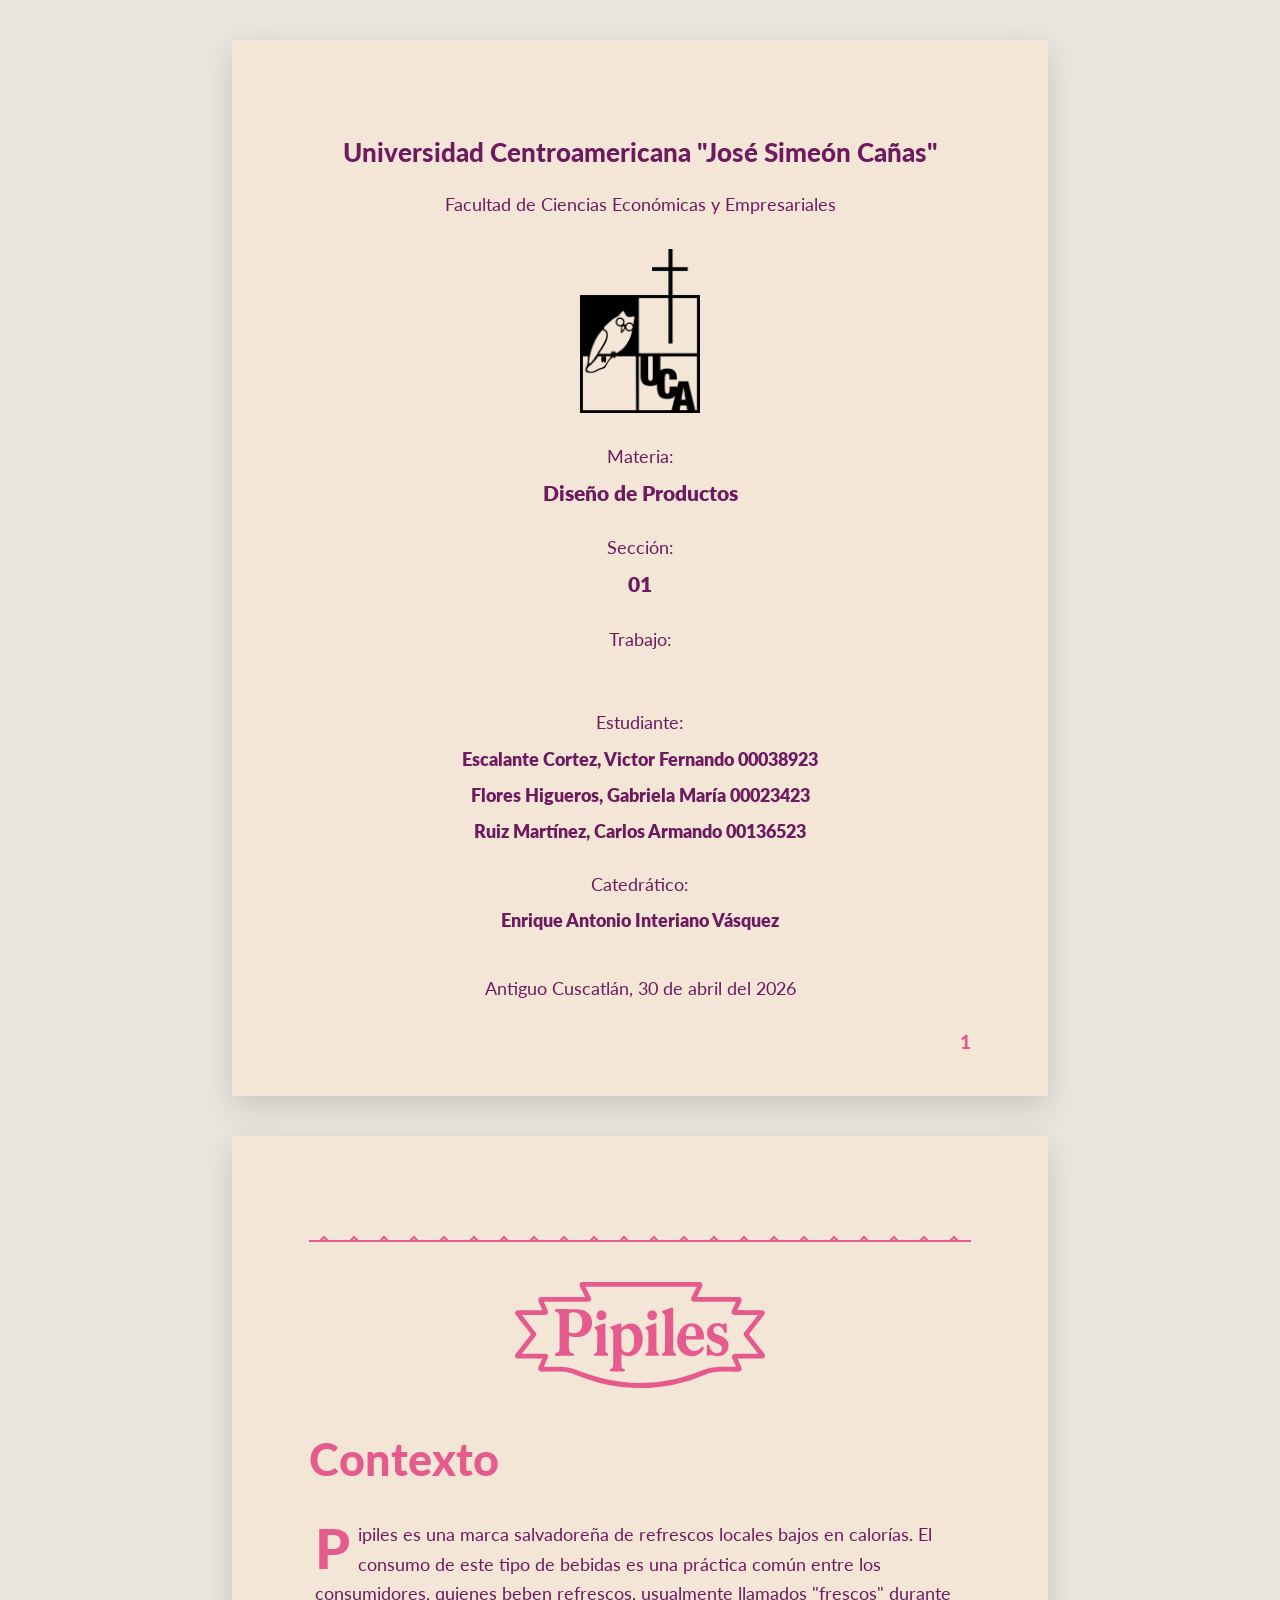
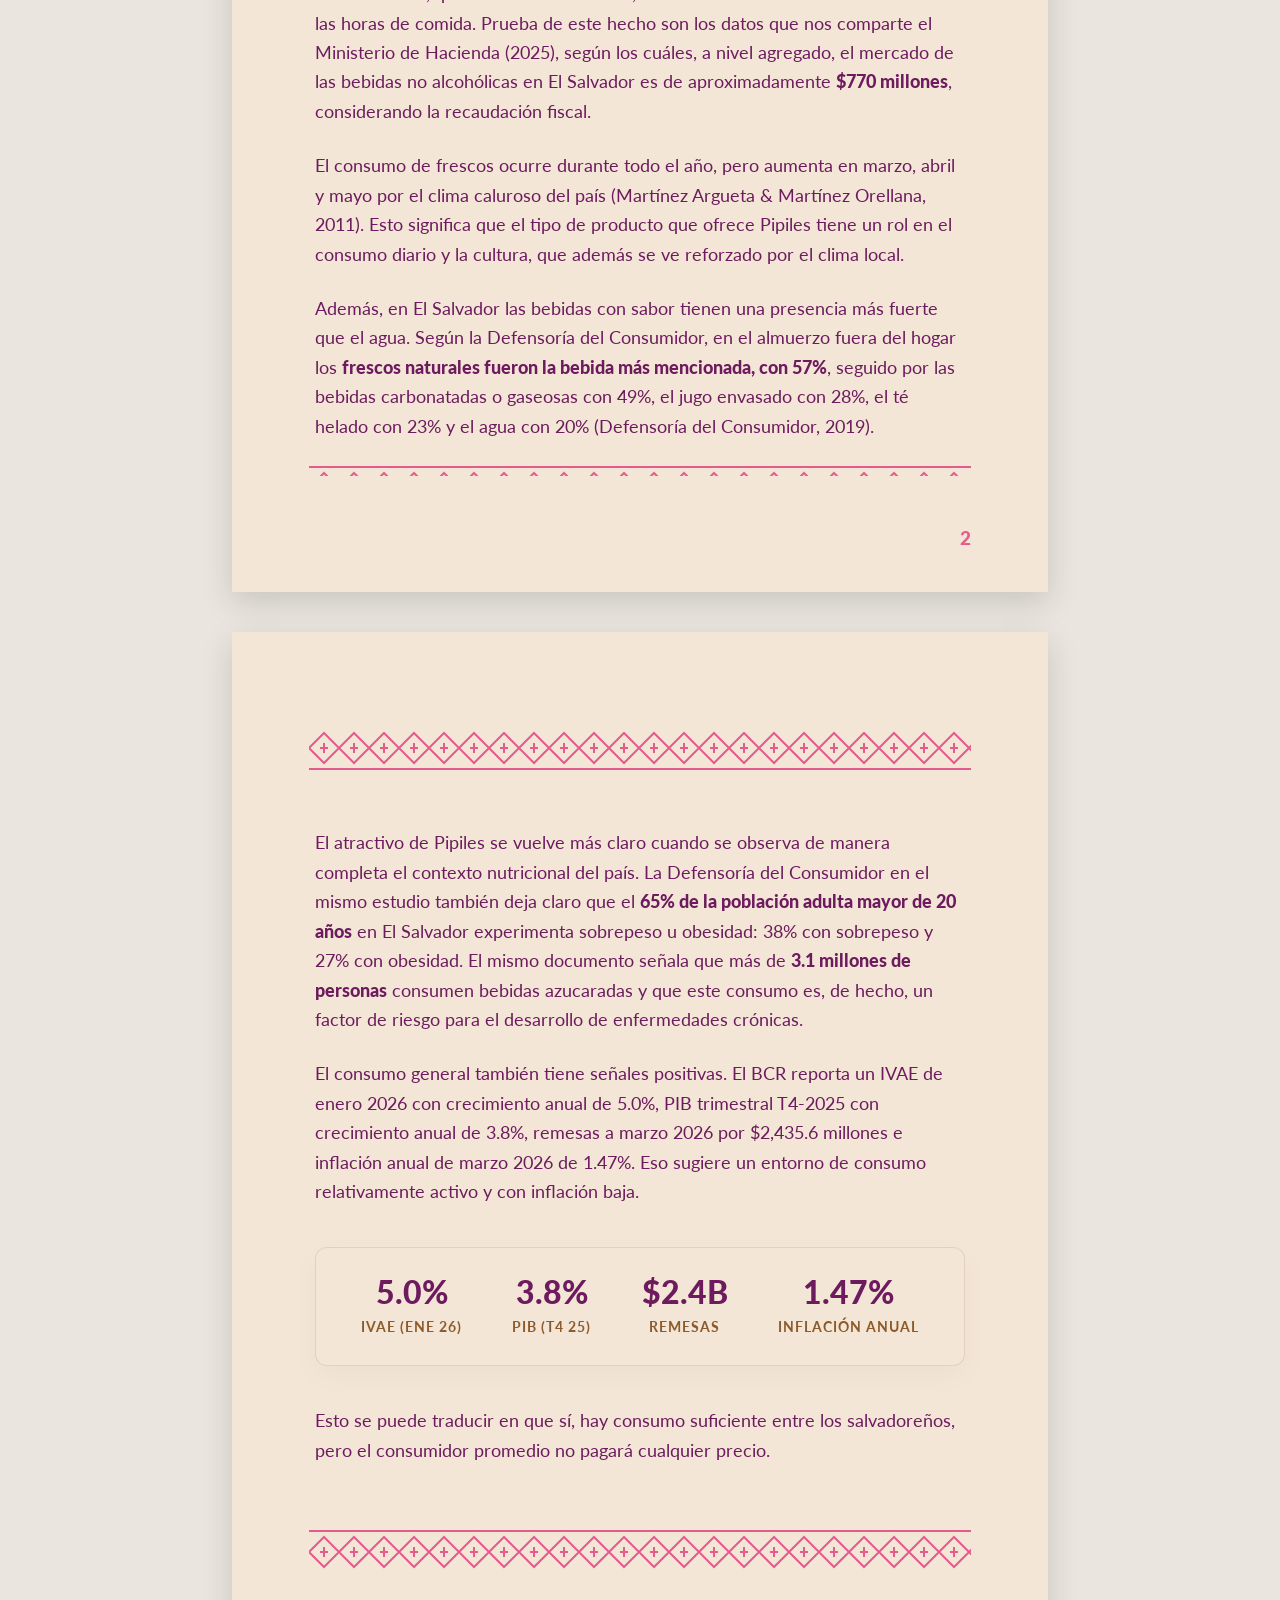
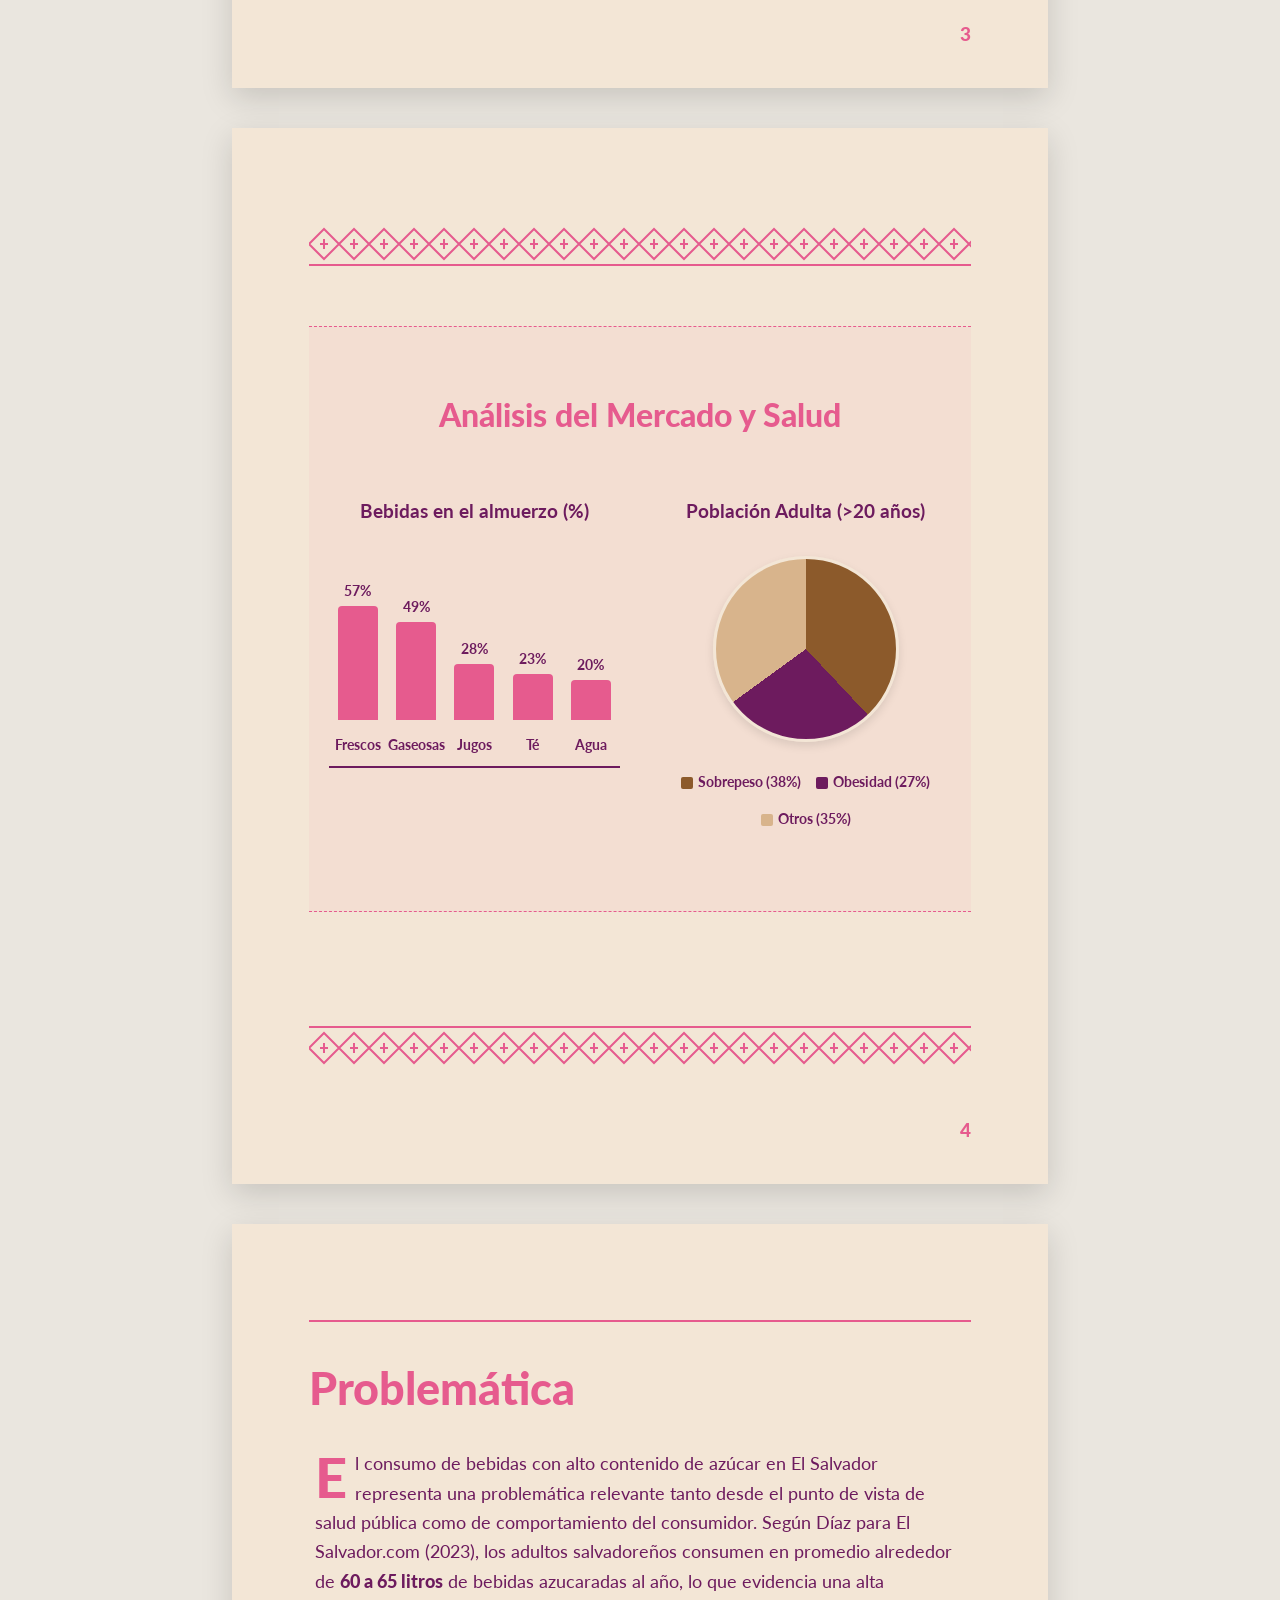
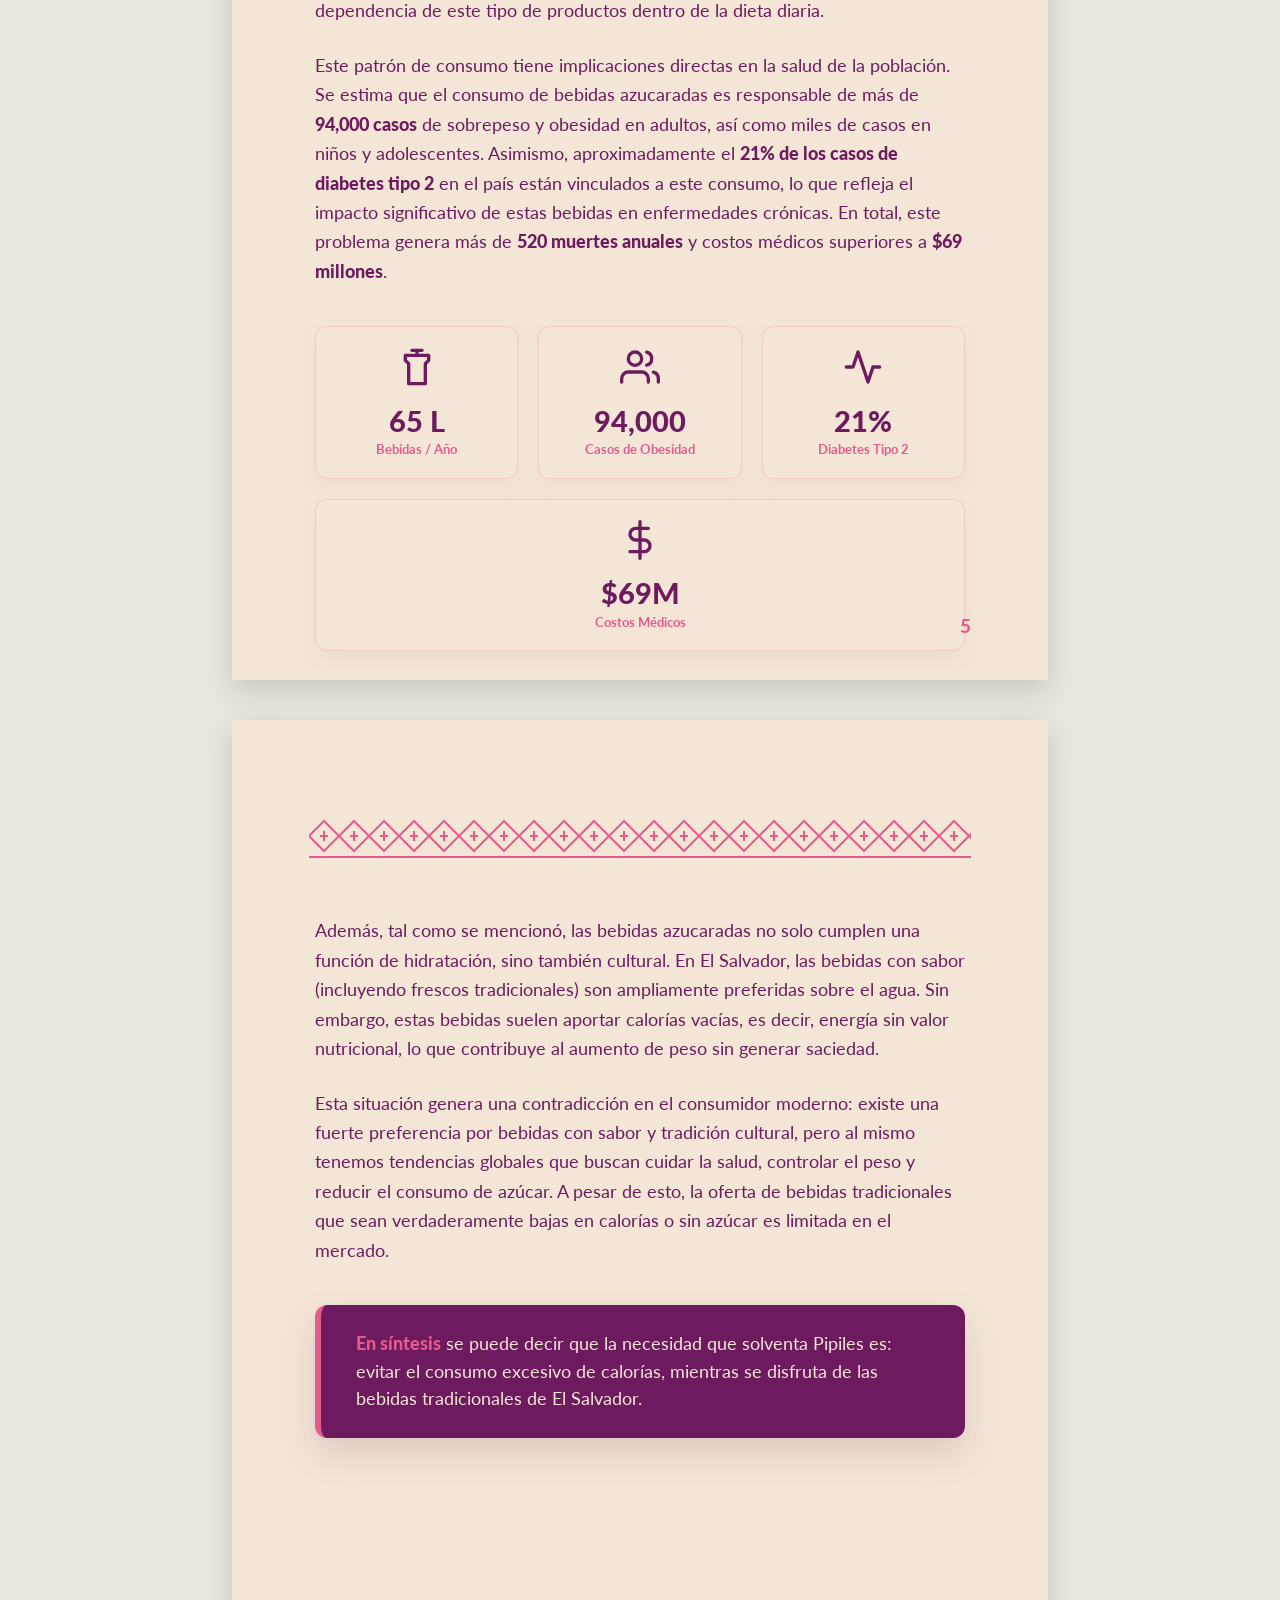
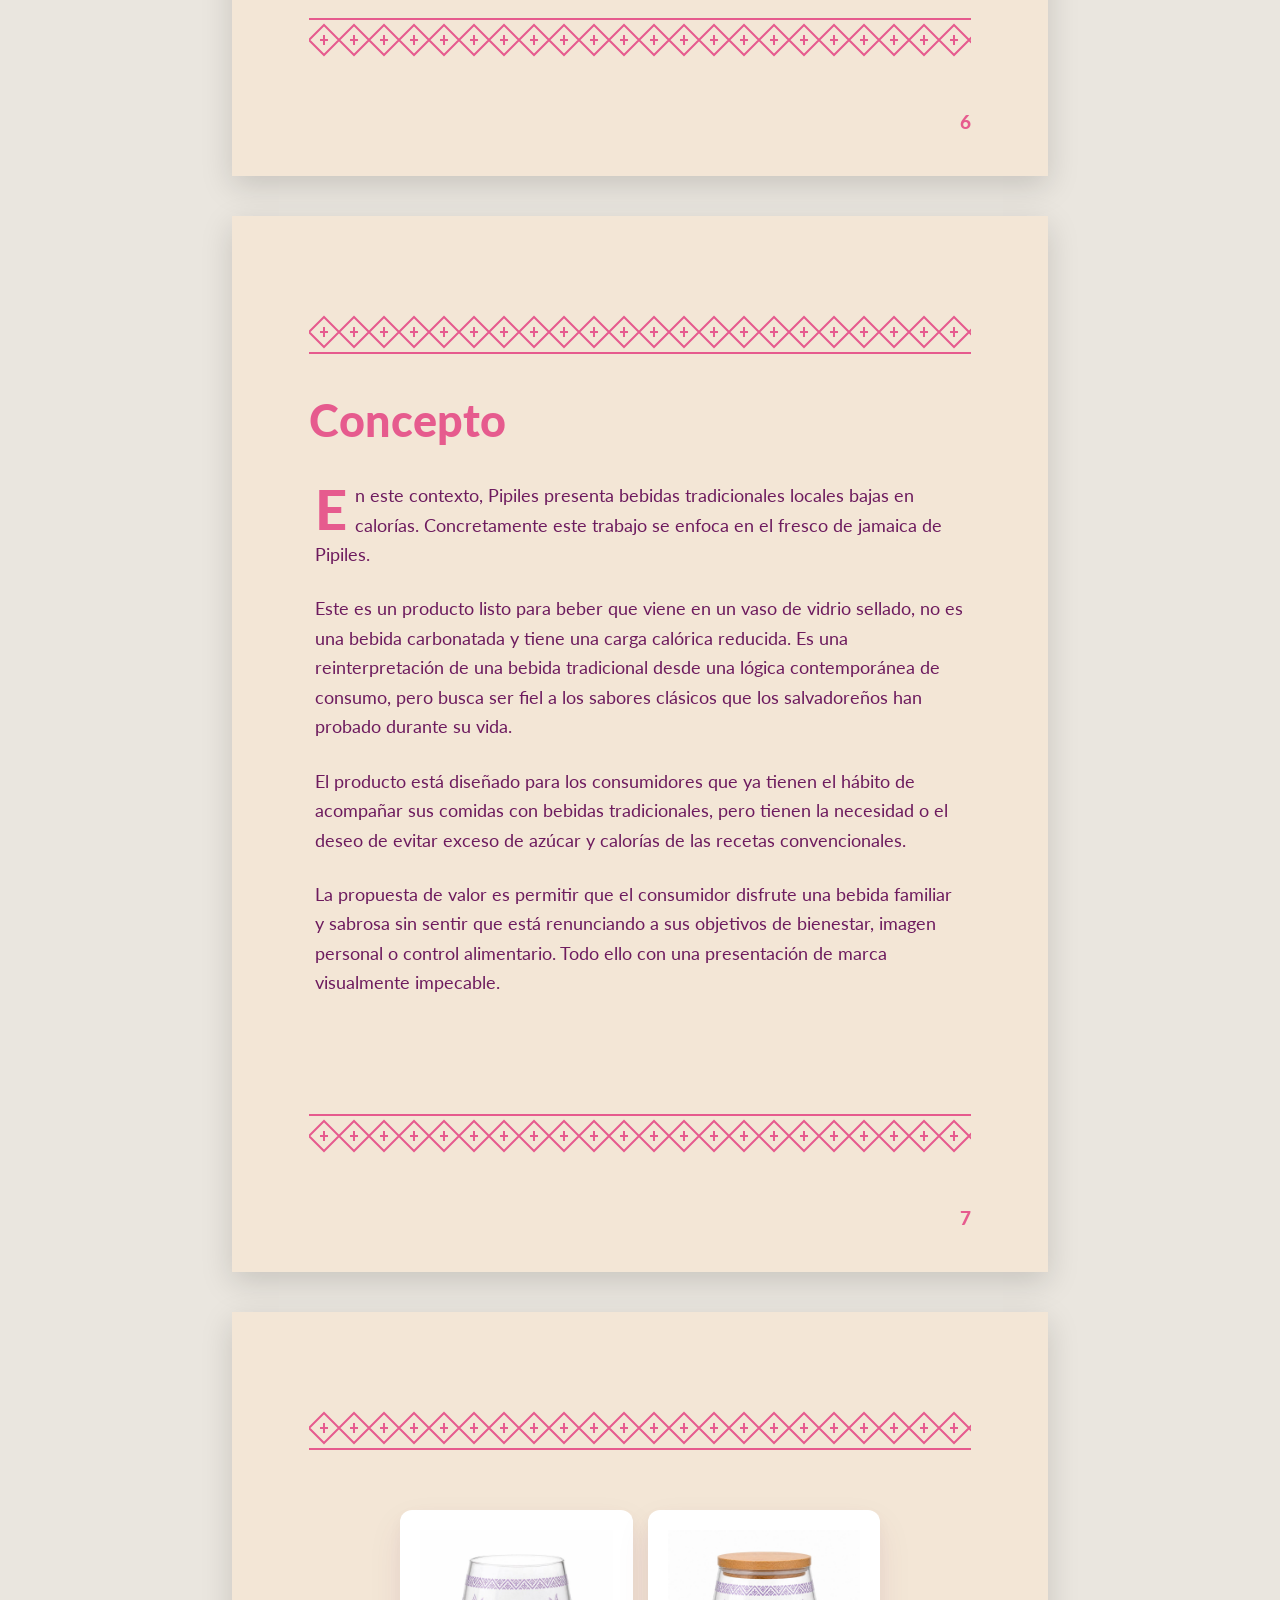
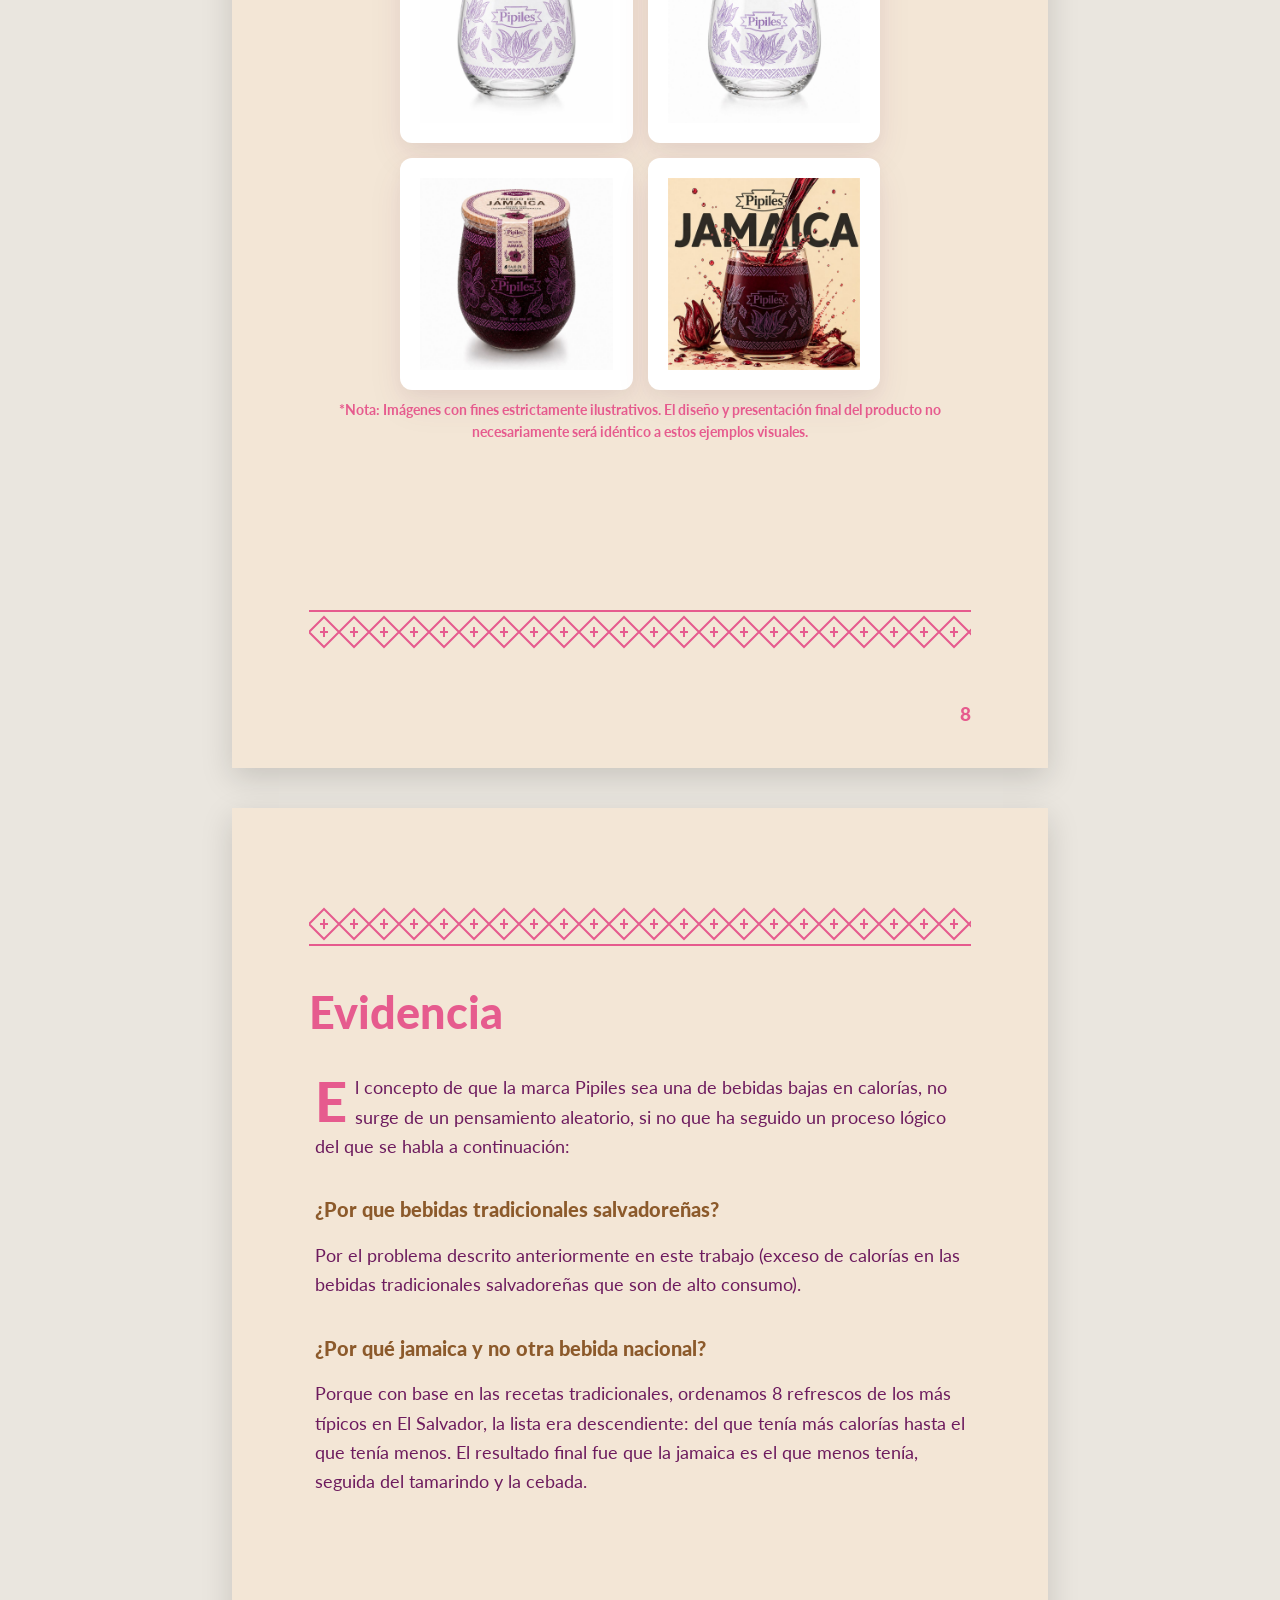
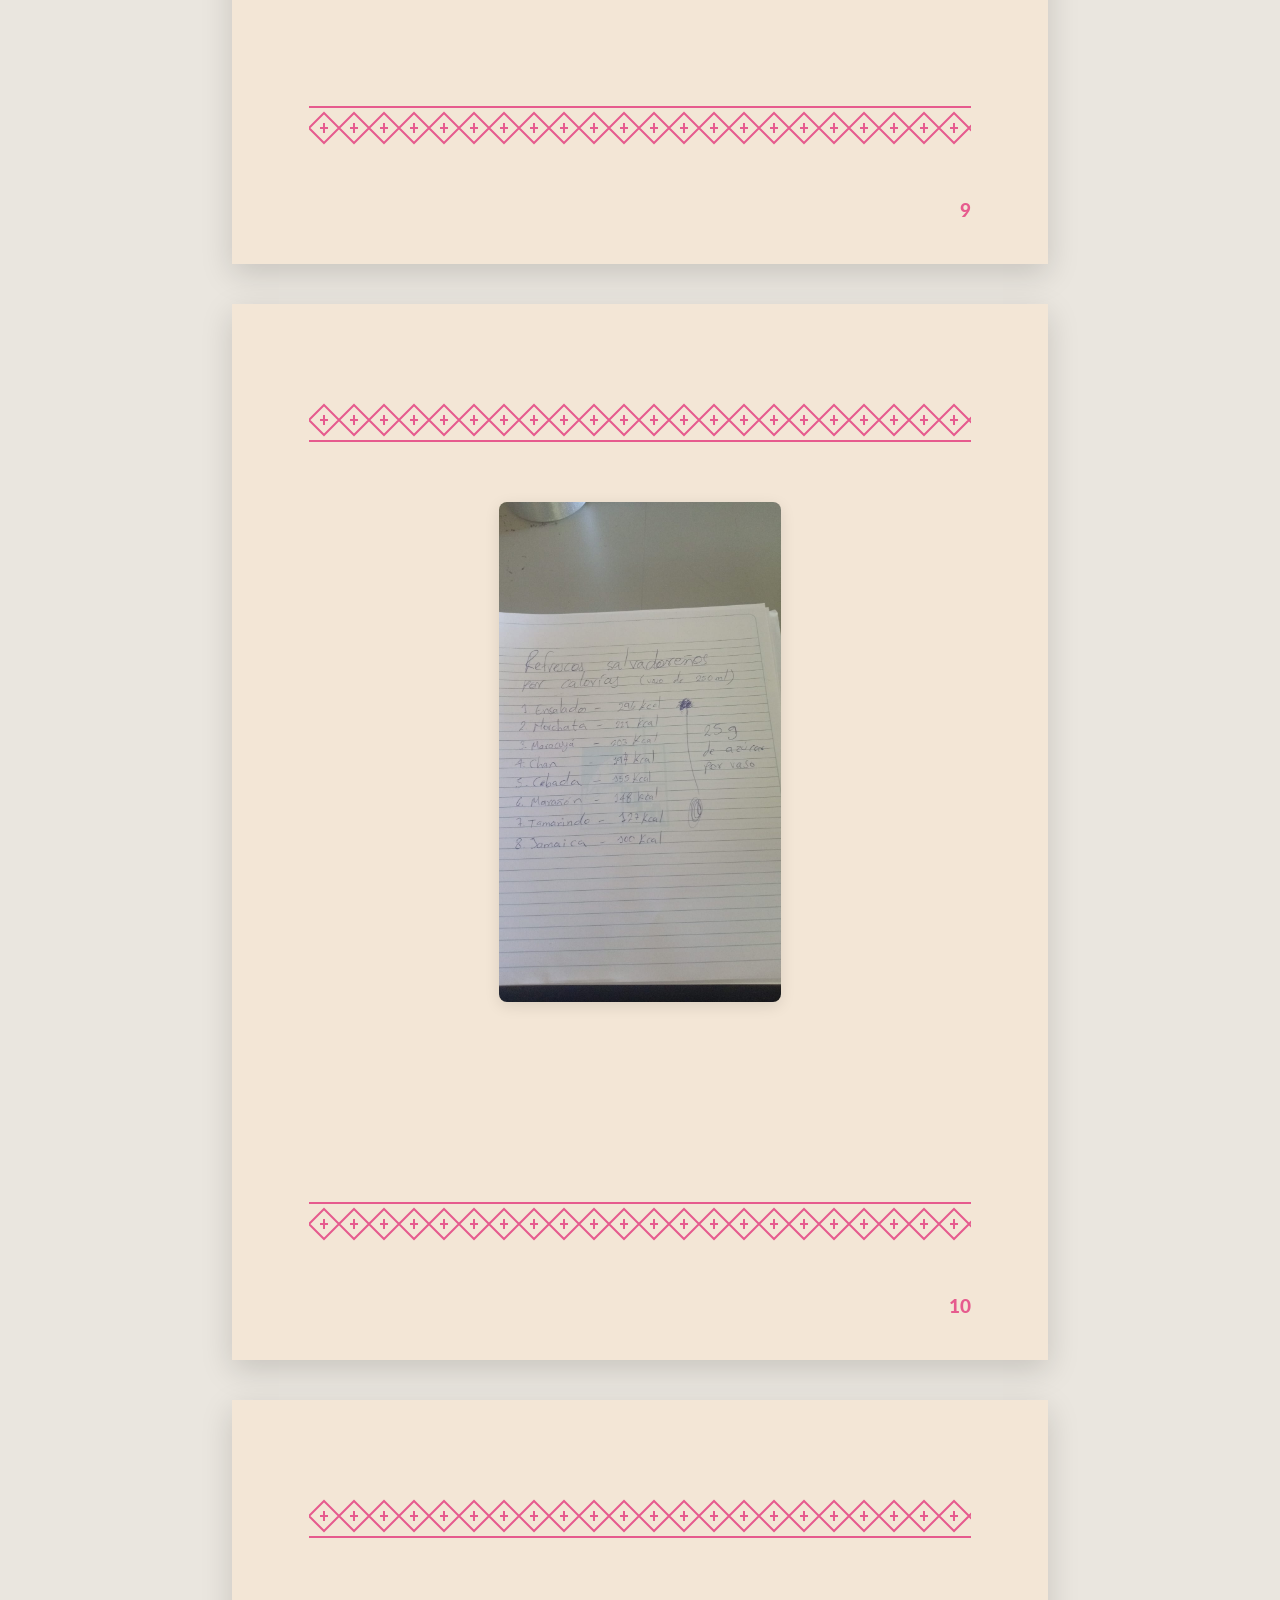
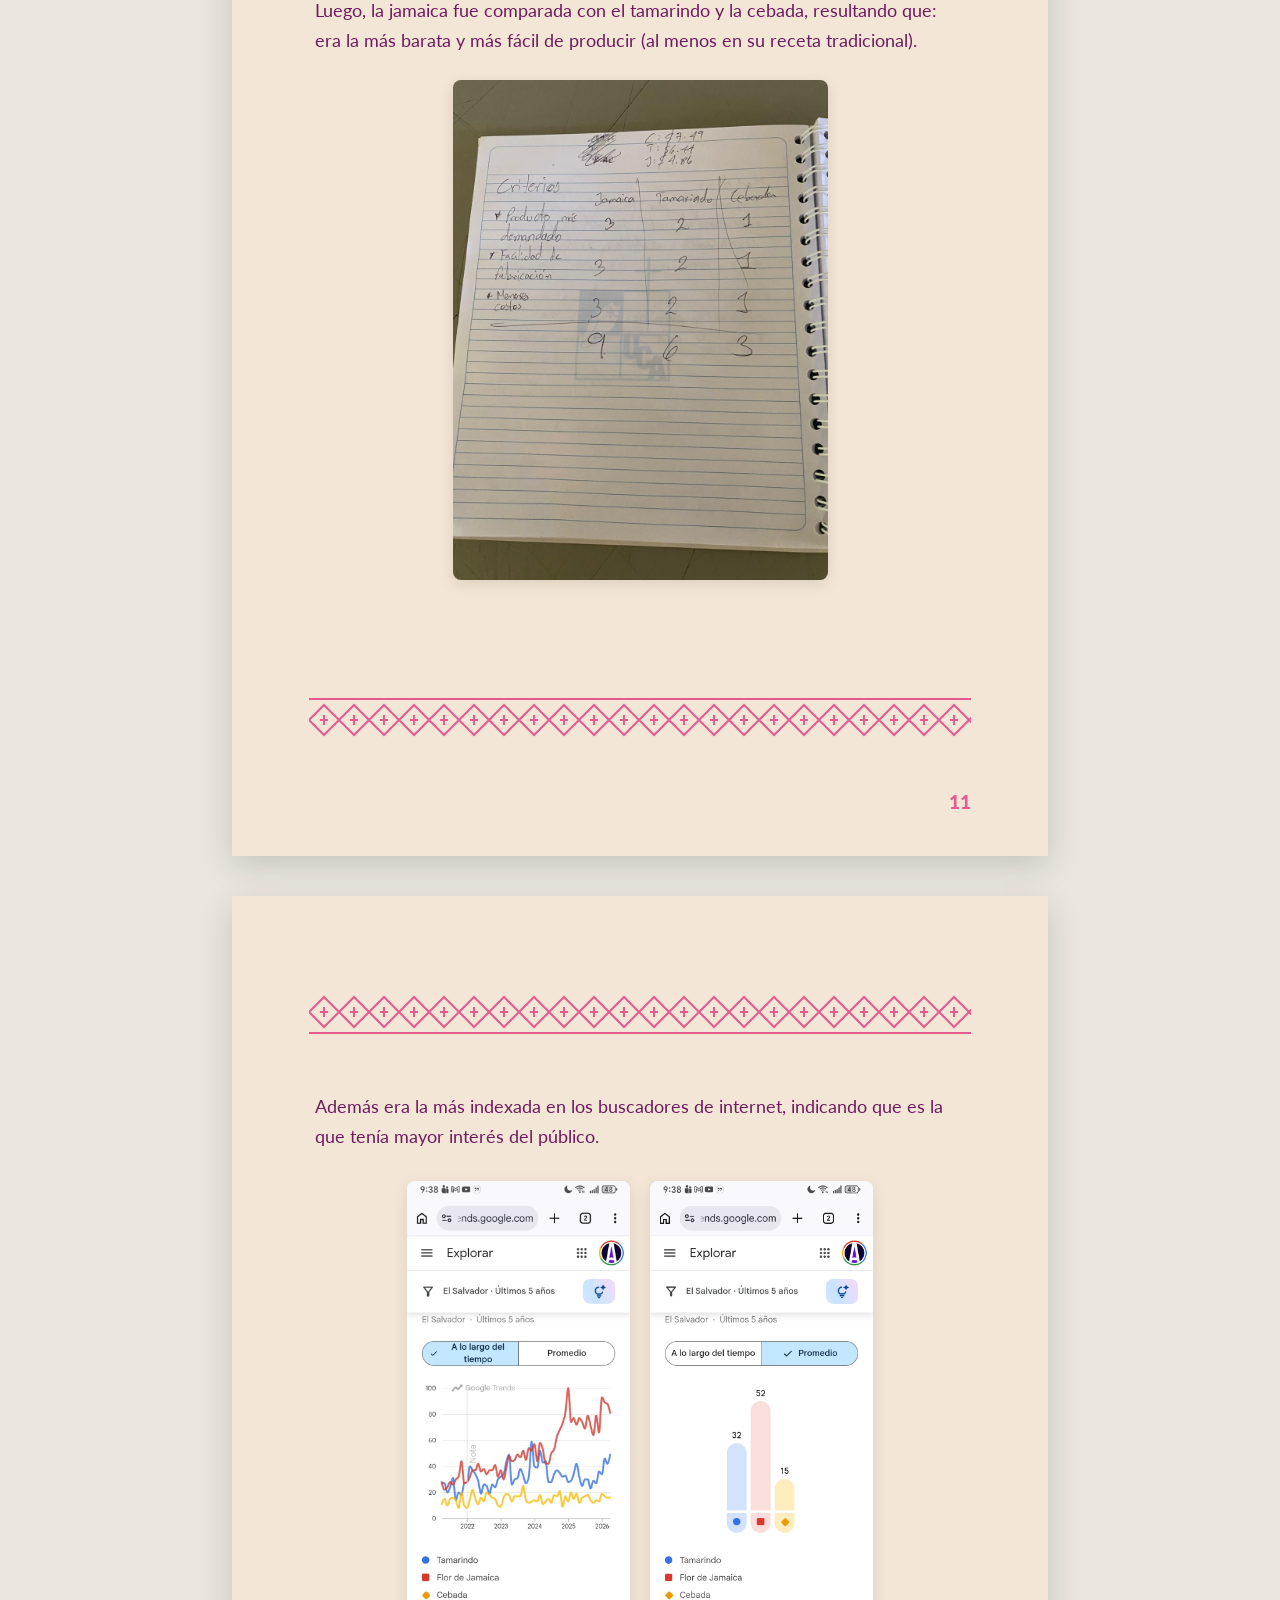
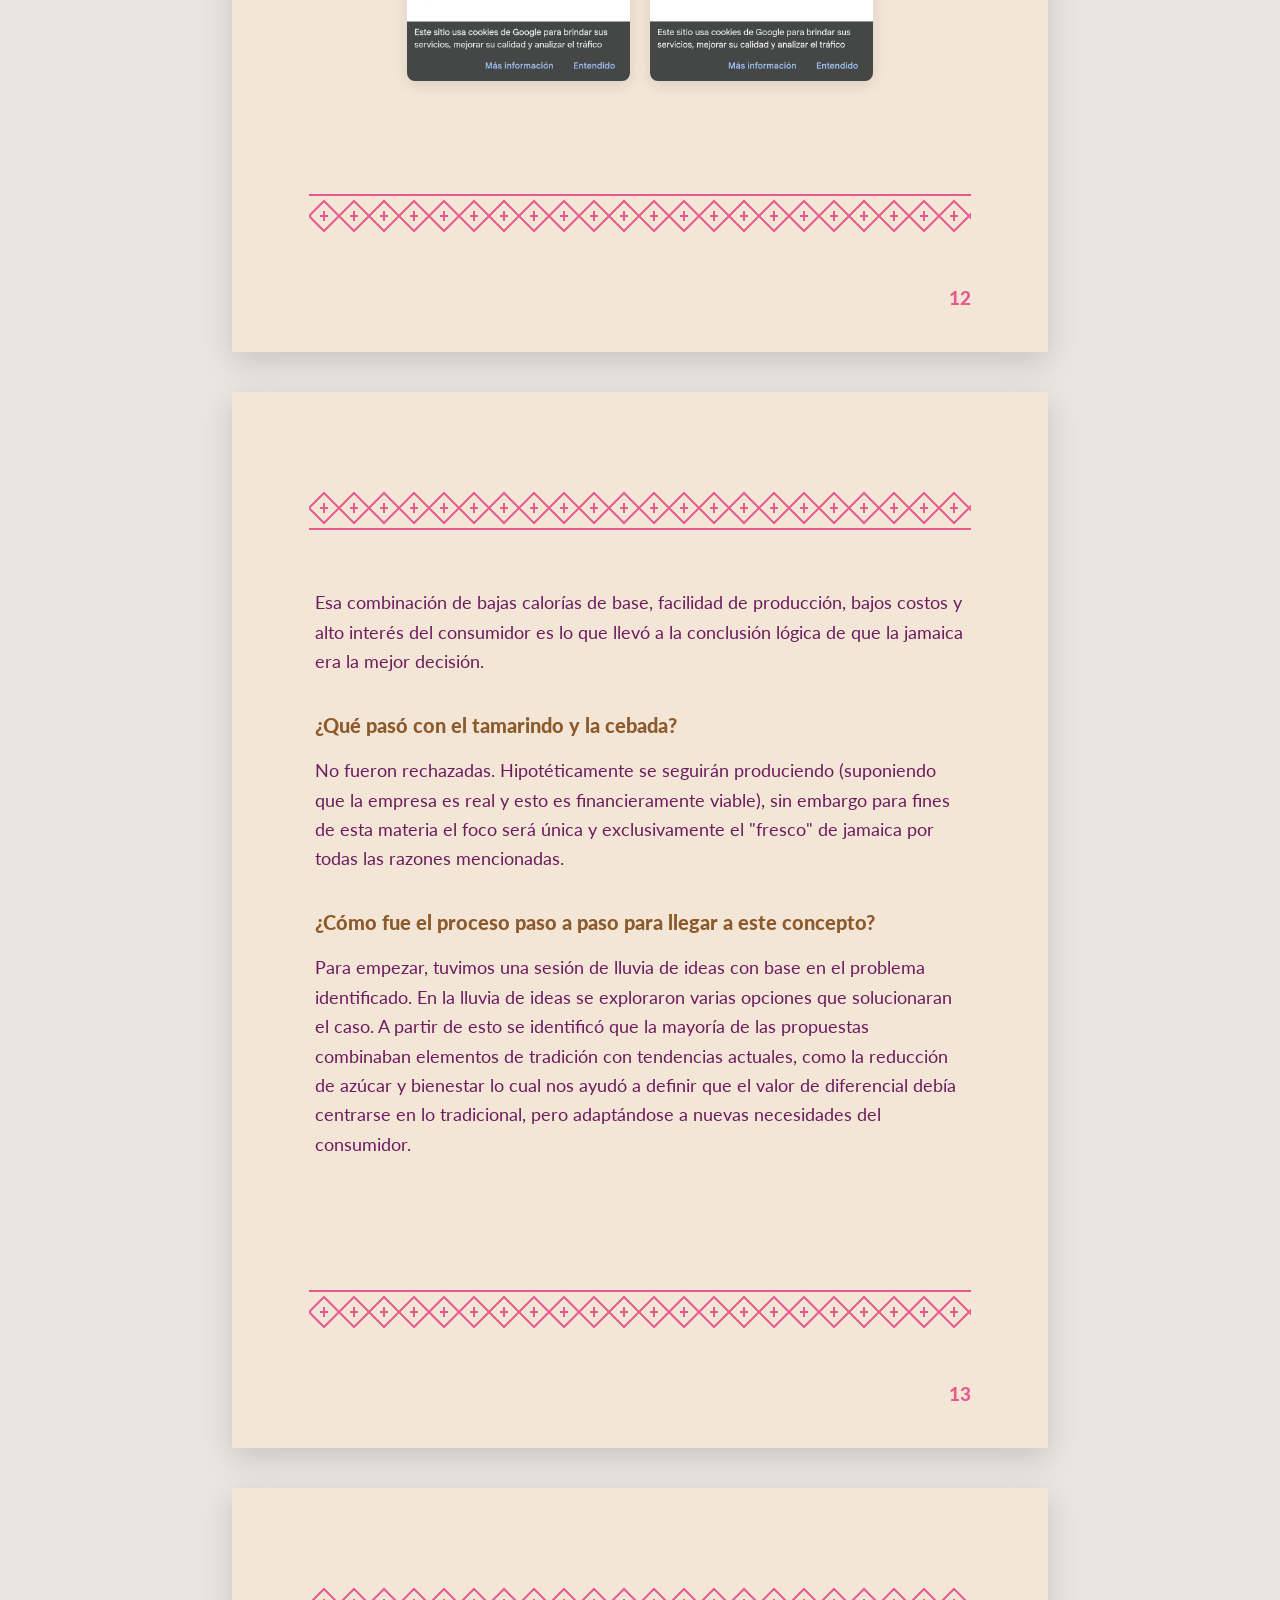
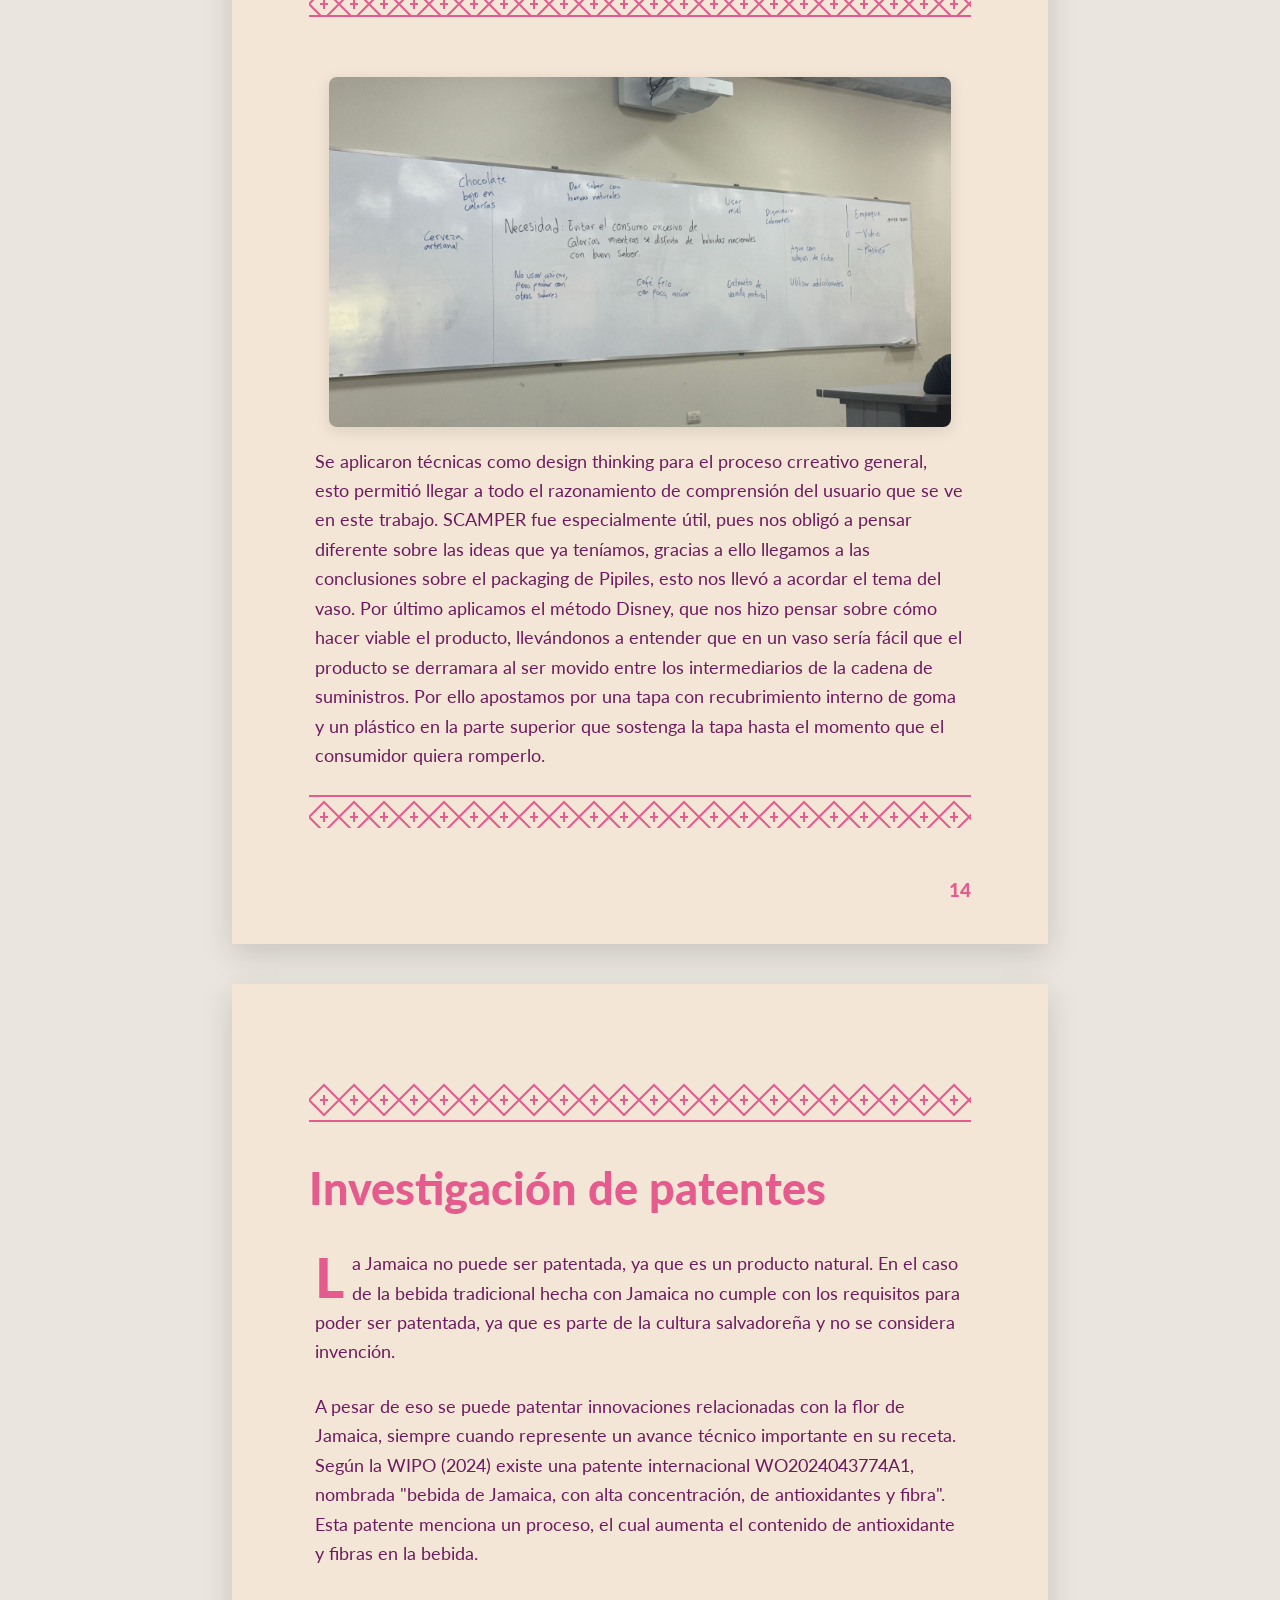
==== commit 5153292a: "Rename pipiles.html to index.html" ====
--- a/index.html
+++ b/index.html
@@ -1,426 +1,528 @@
 <!DOCTYPE html>
 <html lang="es">
+
 <head>
     <meta charset="UTF-8">
     <meta name="viewport" content="width=device-width, initial-scale=1.0">
-    <title>Estudio de Mercado - Jamaica Pipiles</title>
-    
-    <!-- Carga de la tipografía oficial Lato desde Google Fonts -->
+    <title>Pipiles - Relatos de la Tierra</title>
+    <meta name="description" content="Una lectura inmersiva sobre la tradición artesanal y los sabores naturales.">
+    <!-- Google Fonts Lato -->
     <link rel="preconnect" href="https://fonts.googleapis.com">
     <link rel="preconnect" href="https://fonts.gstatic.com" crossorigin>
-    <link href="https://fonts.googleapis.com/css2?family=Lato:ital,wght@0,100;0,300;0,400;0,700;0,900;1,100;1,300;1,400;1,700;1,900&display=swap" rel="stylesheet">
-    
-    <!-- Tailwind CSS (Estructura base) -->
-    <script src="https://cdn.tailwindcss.com"></script>
-    
-    <!-- Estilos Custom Pipiles (Sobrescribe/Extiende Tailwind) -->
-    <link rel="stylesheet" href="style.css">
+    <link
+        href="https://fonts.googleapis.com/css2?family=Lato:ital,wght@0,300;0,400;0,700;0,900;1,300;1,400&display=swap"
+        rel="stylesheet">
+    <!-- Favicon Oficial Pipiles -->
+    <link rel="icon" type="image/svg+xml" href="assets/logo_pipiles_transparente.svg">
+    <link rel="stylesheet" href="assets/pipiles.css">
 </head>
-<body class="font-sans antialiased quiz-page">
-    
-    <!-- Barra de Navegación -->
-    <nav class="site-nav w-full py-4 px-4 md:px-8">
-        <a href="#" aria-label="Volver al inicio">
-            <img src="../assets/logo_pipiles_transparente.svg" alt="Logo Jamaica Pipiles" class="brand-logo">
-        </a>
-    </nav>
-
-    <!-- Contenedor Principal del Formulario -->
-    <main class="quiz-layout px-4 md:px-8">
-        <section class="quiz-section">
-            
-            <!-- PASO 0: Bienvenida (Intro) -->
-            <div class="quiz-intro" id="step-0">
-                <p class="quiz-eyebrow">Estudio de Mercado</p>
-                <h1 class="quiz-title">Fresco de Jamaica Pipiles</h1>
-                <p class="quiz-intro-copy">Nos interesa conocer tu opinión sobre nuestro nuevo prototipo. La encuesta es breve y no hay respuestas incorrectas. ¡Gracias por tu tiempo!</p>
-                <div class="mt-4">
-                    <button type="button" class="quiz-btn w-full sm:w-auto" onclick="nextStep()">Comenzar Encuesta</button>
+
+<body>
+    <div class="document-container">
+
+        <!-- PÁGINA 1: Portada UCA -->
+        <main class="page cover-page">
+            <div class="cover-content">
+                <h1 class="cover-uni">Universidad Centroamericana "José Simeón Cañas"</h1>
+                <p class="cover-faculty">Facultad de Ciencias Económicas y Empresariales</p>
+
+                <img src="assets/logo_uca_sin_fondo.png" alt="Logo UCA" class="cover-logo">
+
+                <div class="cover-section">
+                    <p>Materia:</p>
+                    <h2>Diseño de Productos</h2>
+                </div>
+
+                <div class="cover-section">
+                    <p>Sección:</p>
+                    <h2>01</h2>
+                </div>
+
+                <div class="cover-section">
+                    <p>Trabajo:</p>
+                    <br>
+                </div>
+
+                <div class="cover-section">
+                    <p>Estudiante:</p>
+                    <p class="bold-student">Escalante Cortez, Victor Fernando 00038923</p>
+                    <p class="bold-student">Flores Higueros, Gabriela María 00023423</p>
+                    <p class="bold-student">Ruiz Martínez, Carlos Armando 00136523</p>
+                </div>
+
+                <div class="cover-section">
+                    <p>Catedrático:</p>
+                    <p class="bold-prof">Enrique Antonio Interiano Vásquez</p>
+                </div>
+
+                <div class="cover-footer">
+                    <p>Antiguo Cuscatlán, 30 de abril del 2026</p>
                 </div>
             </div>
-
-            <!-- Formulario Central -->
-            <div class="quiz-card" id="quiz-container" style="display: none;">
-                <form id="survey-form" class="quiz-form" onsubmit="event.preventDefault();">
-                    
-                    <!-- Barra de Progreso -->
-                    <div class="quiz-progress mb-6">
-                        <p class="quiz-step-counter" id="progress-label">Producto</p>
-                        <div class="quiz-progress-track">
-                            <span class="quiz-progress-fill" id="progress-bar"></span>
-                        </div>
-                    </div>
-
-                    <!-- PASO 1: Multimedia -->
-                    <fieldset class="quiz-step is-active" id="step-multimedia">
-                        <legend class="quiz-step-title">Conoce Jamaica Pipiles</legend>
-                        <p class="quiz-help-text mb-4">Antes de responder, echa un vistazo a la presentación de nuestro prototipo.</p>
-                        
-                        <div class="multimedia-tabs">
-                            <button type="button" class="tab-btn active" onclick="switchTab('videos')">Videos</button>
-                            <button type="button" class="tab-btn" onclick="switchTab('images')">Imágenes</button>
-                        </div>
-
-                        <div id="tab-content-videos" class="tab-content active">
-                            <div class="video-frame">
-                                <iframe
-                                    src="https://www.youtube.com/embed/nzTZzAFh1pE"
-                                    title="Presentación Jamaica Pipiles"
-                                    allow="accelerometer; autoplay; clipboard-write; encrypted-media; gyroscope; picture-in-picture; web-share"
-                                    allowfullscreen>
-                                </iframe>
+        </main>
+
+        <!-- PÁGINA 2: Contexto -->
+        <main class="page">
+            <div class="border-pattern border-top"></div>
+            <header class="header">
+                <img src="assets/logo_pipiles_transparente.svg" alt="Logo Pipiles" class="brand-logo">
+            </header>
+
+            <h2 class="headline">Contexto</h2>
+            <article class="article">
+                <div class="body-text drop-cap">
+                    <p>Pipiles es una marca salvadoreña de refrescos locales bajos en calorías. El consumo de este tipo
+                        de bebidas es una práctica común entre los consumidores, quienes beben refrescos, usualmente
+                        llamados "frescos" durante las horas de comida. Prueba de este hecho son los datos que nos
+                        comparte el Ministerio de Hacienda (2025), según los cuáles, a nivel agregado, el mercado de las
+                        bebidas no alcohólicas en El Salvador es de aproximadamente <span class="highlight">$770
+                            millones</span>, considerando la recaudación fiscal.</p>
+
+                    <p>El consumo de frescos ocurre durante todo el año, pero aumenta en marzo, abril y mayo por el
+                        clima caluroso del país (Martínez Argueta & Martínez Orellana, 2011). Esto significa que el tipo
+                        de producto que ofrece Pipiles tiene un rol en el consumo diario y la cultura, que además se ve
+                        reforzado por el clima local.</p>
+
+                    <p>Además, en El Salvador las bebidas con sabor tienen una presencia más fuerte que el agua. Según
+                        la Defensoría del Consumidor, en el almuerzo fuera del hogar los <span class="highlight">frescos
+                            naturales fueron la bebida más mencionada, con 57%</span>, seguido por las bebidas
+                        carbonatadas o gaseosas con 49%, el jugo envasado con 28%, el té helado con 23% y el agua con
+                        20% (Defensoría del Consumidor, 2019).</p>
+                </div>
+            </article>
+            <div class="border-pattern border-bottom" style="margin-top: auto;"></div>
+        </main>
+
+        <!-- PÁGINA 2: Contexto (Continuación) y Datos -->
+        <main class="page">
+            <div class="border-pattern border-top"></div>
+            <article class="article">
+                <div class="body-text">
+                    <p>El atractivo de Pipiles se vuelve más claro cuando se observa de manera completa el contexto
+                        nutricional del país. La Defensoría del Consumidor en el mismo estudio también deja claro que el
+                        <span class="highlight">65% de la población adulta mayor de 20 años</span> en El Salvador
+                        experimenta sobrepeso u obesidad: 38% con sobrepeso y 27% con obesidad. El mismo documento
+                        señala que más de <span class="highlight">3.1 millones de personas</span> consumen bebidas
+                        azucaradas y que este consumo es, de hecho, un factor de riesgo para el desarrollo de
+                        enfermedades crónicas.</p>
+
+                    <p>El consumo general también tiene señales positivas. El BCR reporta un IVAE de enero 2026 con
+                        crecimiento anual de 5.0%, PIB trimestral T4-2025 con crecimiento anual de 3.8%, remesas a marzo
+                        2026 por $2,435.6 millones e inflación anual de marzo 2026 de 1.47%. Eso sugiere un entorno de
+                        consumo relativamente activo y con inflación baja.</p>
+
+                    <div class="stat-box">
+                        <div class="stat-item">
+                            <span class="stat-number">5.0%</span>
+                            <span class="stat-label">IVAE (Ene 26)</span>
+                        </div>
+                        <div class="stat-item">
+                            <span class="stat-number">3.8%</span>
+                            <span class="stat-label">PIB (T4 25)</span>
+                        </div>
+                        <div class="stat-item">
+                            <span class="stat-number">$2.4B</span>
+                            <span class="stat-label">Remesas</span>
+                        </div>
+                        <div class="stat-item">
+                            <span class="stat-number">1.47%</span>
+                            <span class="stat-label">Inflación Anual</span>
+                        </div>
+                    </div>
+
+                    <p>Esto se puede traducir en que sí, hay consumo suficiente entre los salvadoreños, pero el
+                        consumidor promedio no pagará cualquier precio.</p>
+                </div>
+            </article>
+            <div class="border-pattern border-bottom" style="margin-top: auto;"></div>
+        </main>
+
+        <!-- PÁGINA 3: Gráficos -->
+        <main class="page">
+            <div class="border-pattern border-top"></div>
+            <div class="data-section">
+                <h3 class="data-title">Análisis del Mercado y Salud</h3>
+
+                <div class="chart-container">
+                    <div class="bar-chart-wrapper">
+                        <h4 class="chart-subtitle">Bebidas en el almuerzo (%)</h4>
+                        <div class="bar-chart">
+                            <div class="bar-group">
+                                <div class="bar" style="height: 57%;" data-value="57%"></div>
+                                <span class="bar-label">Frescos</span>
                             </div>
-                        </div>
-
-                        <div id="tab-content-images" class="tab-content">
-                            <div class="concept-gallery">
-                                <button type="button" class="gallery-item gallery-item-featured" data-lightbox-src="../assets/afiche 1.png" data-lightbox-alt="Afiche de Jamaica Pipiles">
-                                    <img src="../assets/afiche 1.png" alt="Afiche de Jamaica Pipiles" class="gallery-image">
-                                </button>
-                                <button type="button" class="gallery-item" data-lightbox-src="../assets/jamaica pipiles terminado.png" data-lightbox-alt="Jamaica Pipiles terminado">
-                                    <img src="../assets/jamaica pipiles terminado.png" alt="Jamaica Pipiles terminado" class="gallery-image">
-                                </button>
-                                <button type="button" class="gallery-item" data-lightbox-src="../assets/jamaica con tapa.png" data-lightbox-alt="Jamaica Pipiles con tapa">
-                                    <img src="../assets/jamaica con tapa.png" alt="Jamaica Pipiles con tapa" class="gallery-image">
-                                </button>
+                            <div class="bar-group">
+                                <div class="bar" style="height: 49%;" data-value="49%"></div>
+                                <span class="bar-label">Gaseosas</span>
                             </div>
-                        </div>
-
-                        <div class="quiz-actions mt-6">
-                            <button type="button" class="quiz-btn quiz-btn-primary" onclick="nextStep()">Continuar</button>
-                        </div>
-                    </fieldset>
-
-                    <!-- PASO 2: P1 -->
-                    <fieldset class="quiz-step" id="step-1">
-                        <legend class="quiz-step-title">1. ¿Con qué frecuencia consumes "fresco" de jamaica?</legend>
-                        <div class="quiz-options mt-4">
-                            <label class="quiz-option"><input type="radio" name="p1_frecuencia" value="6 a 7 veces por semana"><span>6 a 7 veces por semana</span></label>
-                            <label class="quiz-option"><input type="radio" name="p1_frecuencia" value="3 a 5 veces por semana"><span>3 a 5 veces por semana</span></label>
-                            <label class="quiz-option"><input type="radio" name="p1_frecuencia" value="1 a 2 veces por semana"><span>1 a 2 veces por semana</span></label>
-                            <label class="quiz-option"><input type="radio" name="p1_frecuencia" value="1 a 4 veces al mes"><span>1 a 4 veces al mes</span></label>
-                            <label class="quiz-option"><input type="radio" name="p1_frecuencia" value="Casi nunca"><span>Casi nunca</span></label>
-                            <label class="quiz-option" id="option-p1-nunca"><input type="radio" name="p1_frecuencia" value="Nunca (ir a pregunta 1b)"><span>Nunca</span></label>
-                        </div>
-                        <div class="quiz-actions mt-6">
-                            <button type="button" class="quiz-btn quiz-btn-secondary" onclick="prevStep()">Atrás</button>
-                            <button type="button" class="quiz-btn quiz-btn-primary" onclick="nextStep()">Siguiente</button>
-                        </div>
-                    </fieldset>
-
-                    <!-- PASO 3: P1b -->
-                    <fieldset class="quiz-step" id="step-1b">
-                        <legend class="quiz-step-title">1b. ¿Por qué no consumes "fresco" de jamaica?</legend>
-                        <div class="quiz-options mt-4">
-                            <label class="quiz-option"><input type="radio" name="p1b_razon_no_consumo" value="Me hace daño"><span>Me hace daño</span></label>
-                            <label class="quiz-option"><input type="radio" name="p1b_razon_no_consumo" value="No me gusta"><span>No me gusta</span></label>
-                            <label class="quiz-option"><input type="radio" name="p1b_razon_no_consumo" value="Otro" id="p1b-otro-radio"><span>Otro:</span></label>
-                            <div class="quiz-conditional mt-2" id="p1b-conditional" style="display:none;">
-                                <input type="text" id="p1b_razon_no_consumo_otro" placeholder="Especifica tu razón">
+                            <div class="bar-group">
+                                <div class="bar" style="height: 28%;" data-value="28%"></div>
+                                <span class="bar-label">Jugos</span>
                             </div>
-                        </div>
-                        <div class="quiz-actions mt-6">
-                            <button type="button" class="quiz-btn quiz-btn-secondary" onclick="prevStep()">Atrás</button>
-                            <button type="button" class="quiz-btn quiz-btn-primary" onclick="nextStep()">Enviar encuesta</button>
-                        </div>
-                    </fieldset>
-
-                    <!-- PASO 4: P2 -->
-                    <fieldset class="quiz-step" id="step-2">
-                        <legend class="quiz-step-title">2. Después de ver el prototipo, ¿en qué momento te imaginarías tomando Jamaica Pipiles?</legend>
-                        <p class="quiz-help-text">Selecciona hasta 3 opciones.</p>
-                        <div class="quiz-options mt-4" id="p2-checkboxes">
-                            <label class="quiz-option"><input type="checkbox" name="p2_momento" value="Durante el almuerzo"><span>Durante el almuerzo</span></label>
-                            <label class="quiz-option"><input type="checkbox" name="p2_momento" value="Durante la cena"><span>Durante la cena</span></label>
-                            <label class="quiz-option"><input type="checkbox" name="p2_momento" value="Pupusería/típico"><span>En una pupusería o restaurante típico</span></label>
-                            <label class="quiz-option"><input type="checkbox" name="p2_momento" value="Salida familiar"><span>En una salida familiar</span></label>
-                            <label class="quiz-option"><input type="checkbox" name="p2_momento" value="Bebida para llevar"><span>Como bebida para llevar</span></label>
-                            <label class="quiz-option"><input type="checkbox" name="p2_momento" value="En casa"><span>En casa</span></label>
-                            <label class="quiz-option"><input type="checkbox" name="p2_momento" value="Ningún momento" id="p2-ninguno-check"><span>No me imagino tomándola en ningún momento</span></label>
-                        </div>
-                        <div class="quiz-actions mt-6">
-                            <button type="button" class="quiz-btn quiz-btn-secondary" onclick="prevStep()">Atrás</button>
-                            <button type="button" class="quiz-btn quiz-btn-primary" onclick="nextStep()">Siguiente</button>
-                        </div>
-                    </fieldset>
-
-                    <!-- PASO 5: P3 -->
-                    <fieldset class="quiz-step" id="step-3">
-                        <legend class="quiz-step-title">3. ¿Qué palabras describen mejor a Jamaica Pipiles?</legend>
-                        <p class="quiz-help-text">Selecciona hasta 3 opciones.</p>
-                        <div class="quiz-options grid-2 mt-4" id="p3-checkboxes">
-                            <label class="quiz-option"><input type="checkbox" name="p3_palabras" value="Auténtica"><span>Auténtica</span></label>
-                            <label class="quiz-option"><input type="checkbox" name="p3_palabras" value="Tradicional"><span>Tradicional</span></label>
-                            <label class="quiz-option"><input type="checkbox" name="p3_palabras" value="Moderna"><span>Moderna</span></label>
-                            <label class="quiz-option"><input type="checkbox" name="p3_palabras" value="Premium"><span>Premium</span></label>
-                            <label class="quiz-option"><input type="checkbox" name="p3_palabras" value="Refrescante"><span>Refrescante</span></label>
-                            <label class="quiz-option"><input type="checkbox" name="p3_palabras" value="Saludable"><span>Saludable</span></label>
-                            <label class="quiz-option"><input type="checkbox" name="p3_palabras" value="Natural"><span>Natural</span></label>
-                            <label class="quiz-option"><input type="checkbox" name="p3_palabras" value="Artificial"><span>Artificial</span></label>
-                            <label class="quiz-option"><input type="checkbox" name="p3_palabras" value="Cara"><span>Cara</span></label>
-                            <label class="quiz-option"><input type="checkbox" name="p3_palabras" value="Bonita"><span>Bonita</span></label>
-                            <label class="quiz-option"><input type="checkbox" name="p3_palabras" value="Común"><span>Común</span></label>
-                            <label class="quiz-option"><input type="checkbox" name="p3_palabras" value="Confusa"><span>Confusa</span></label>
-                            <label class="quiz-option"><input type="checkbox" name="p3_palabras" value="Antojable"><span>Antojable</span></label>
-                            <label class="quiz-option"><input type="checkbox" name="p3_palabras" value="Otro" id="p3-otro-check"><span>Otro:</span></label>
-                            <div class="quiz-conditional mt-2" id="p3-conditional" style="display:none;">
-                                <input type="text" id="p3_palabras_otro" placeholder="Especifica">
+                            <div class="bar-group">
+                                <div class="bar" style="height: 23%;" data-value="23%"></div>
+                                <span class="bar-label">Té</span>
                             </div>
-                        </div>
-                        <div class="quiz-actions mt-6">
-                            <button type="button" class="quiz-btn quiz-btn-secondary" onclick="prevStep()">Atrás</button>
-                            <button type="button" class="quiz-btn quiz-btn-primary" onclick="nextStep()">Siguiente</button>
-                        </div>
-                    </fieldset>
-
-                    <!-- PASO 6: P4 (Likert) -->
-                    <fieldset class="quiz-step" id="step-4">
-                        <legend class="quiz-step-title">4. Del 1 al 5, ¿qué tan de acuerdo estás con estas afirmaciones?</legend>
-                        <p class="quiz-help-text mb-4">1 = Totalmente en desacuerdo | 5 = Totalmente de acuerdo.</p>
-                        
-                        <div class="likert-container">
-                            <!-- Fila 1 -->
-                            <div class="likert-row">
-                                <div class="likert-statement">Jamaica Pipiles se ve auténtica.</div>
-                                <div class="quiz-scale-options">
-                                    <label class="quiz-scale-option"><input type="radio" name="p4_1_autentica" value="1"><span>1</span></label>
-                                    <label class="quiz-scale-option"><input type="radio" name="p4_1_autentica" value="2"><span>2</span></label>
-                                    <label class="quiz-scale-option"><input type="radio" name="p4_1_autentica" value="3"><span>3</span></label>
-                                    <label class="quiz-scale-option"><input type="radio" name="p4_1_autentica" value="4"><span>4</span></label>
-                                    <label class="quiz-scale-option"><input type="radio" name="p4_1_autentica" value="5"><span>5</span></label>
-                                </div>
+                            <div class="bar-group">
+                                <div class="bar" style="height: 20%;" data-value="20%"></div>
+                                <span class="bar-label">Agua</span>
                             </div>
-                            <!-- Fila 2 -->
-                            <div class="likert-row">
-                                <div class="likert-statement">Se ve como una versión moderna de una bebida tradicional.</div>
-                                <div class="quiz-scale-options">
-                                    <label class="quiz-scale-option"><input type="radio" name="p4_2_moderna" value="1"><span>1</span></label>
-                                    <label class="quiz-scale-option"><input type="radio" name="p4_2_moderna" value="2"><span>2</span></label>
-                                    <label class="quiz-scale-option"><input type="radio" name="p4_2_moderna" value="3"><span>3</span></label>
-                                    <label class="quiz-scale-option"><input type="radio" name="p4_2_moderna" value="4"><span>4</span></label>
-                                    <label class="quiz-scale-option"><input type="radio" name="p4_2_moderna" value="5"><span>5</span></label>
-                                </div>
-                            </div>
-                            <!-- Fila 3 -->
-                            <div class="likert-row">
-                                <div class="likert-statement">El producto se ve premium.</div>
-                                <div class="quiz-scale-options">
-                                    <label class="quiz-scale-option"><input type="radio" name="p4_3_premium" value="1"><span>1</span></label>
-                                    <label class="quiz-scale-option"><input type="radio" name="p4_3_premium" value="2"><span>2</span></label>
-                                    <label class="quiz-scale-option"><input type="radio" name="p4_3_premium" value="3"><span>3</span></label>
-                                    <label class="quiz-scale-option"><input type="radio" name="p4_3_premium" value="4"><span>4</span></label>
-                                    <label class="quiz-scale-option"><input type="radio" name="p4_3_premium" value="5"><span>5</span></label>
-                                </div>
-                            </div>
-                            <!-- Fila 4 -->
-                            <div class="likert-row">
-                                <div class="likert-statement">El empaque me parece atractivo.</div>
-                                <div class="quiz-scale-options">
-                                    <label class="quiz-scale-option"><input type="radio" name="p4_4_empaque" value="1"><span>1</span></label>
-                                    <label class="quiz-scale-option"><input type="radio" name="p4_4_empaque" value="2"><span>2</span></label>
-                                    <label class="quiz-scale-option"><input type="radio" name="p4_4_empaque" value="3"><span>3</span></label>
-                                    <label class="quiz-scale-option"><input type="radio" name="p4_4_empaque" value="4"><span>4</span></label>
-                                    <label class="quiz-scale-option"><input type="radio" name="p4_4_empaque" value="5"><span>5</span></label>
-                                </div>
-                            </div>
-                            <!-- Fila 5 -->
-                            <div class="likert-row">
-                                <div class="likert-statement">Se entiende que es baja en calorías.</div>
-                                <div class="quiz-scale-options">
-                                    <label class="quiz-scale-option"><input type="radio" name="p4_5_calorias" value="1"><span>1</span></label>
-                                    <label class="quiz-scale-option"><input type="radio" name="p4_5_calorias" value="2"><span>2</span></label>
-                                    <label class="quiz-scale-option"><input type="radio" name="p4_5_calorias" value="3"><span>3</span></label>
-                                    <label class="quiz-scale-option"><input type="radio" name="p4_5_calorias" value="4"><span>4</span></label>
-                                    <label class="quiz-scale-option"><input type="radio" name="p4_5_calorias" value="5"><span>5</span></label>
-                                </div>
-                            </div>
-                            <!-- Fila 6 -->
-                            <div class="likert-row">
-                                <div class="likert-statement">El producto me genera confianza.</div>
-                                <div class="quiz-scale-options">
-                                    <label class="quiz-scale-option"><input type="radio" name="p4_6_confianza" value="1"><span>1</span></label>
-                                    <label class="quiz-scale-option"><input type="radio" name="p4_6_confianza" value="2"><span>2</span></label>
-                                    <label class="quiz-scale-option"><input type="radio" name="p4_6_confianza" value="3"><span>3</span></label>
-                                    <label class="quiz-scale-option"><input type="radio" name="p4_6_confianza" value="4"><span>4</span></label>
-                                    <label class="quiz-scale-option"><input type="radio" name="p4_6_confianza" value="5"><span>5</span></label>
-                                </div>
-                            </div>
-                        </div>
-
-                        <div class="quiz-actions mt-6">
-                            <button type="button" class="quiz-btn quiz-btn-secondary" onclick="prevStep()">Atrás</button>
-                            <button type="button" class="quiz-btn quiz-btn-primary" onclick="nextStep()">Siguiente</button>
-                        </div>
-                    </fieldset>
-
-                    <!-- PASO 7: P5 -->
-                    <fieldset class="quiz-step" id="step-5">
-                        <legend class="quiz-step-title">5. Al ver Jamaica Pipiles, ¿cómo imaginas que sería su sabor comparado con una jamaica tradicional?</legend>
-                        <div class="quiz-options mt-4">
-                            <label class="quiz-option"><input type="radio" name="p5_comparacion_sabor" value="Mucho mejor"><span>Mucho mejor</span></label>
-                            <label class="quiz-option"><input type="radio" name="p5_comparacion_sabor" value="Algo mejor"><span>Algo mejor</span></label>
-                            <label class="quiz-option"><input type="radio" name="p5_comparacion_sabor" value="Igual"><span>Igual</span></label>
-                            <label class="quiz-option"><input type="radio" name="p5_comparacion_sabor" value="Algo peor"><span>Algo peor</span></label>
-                            <label class="quiz-option"><input type="radio" name="p5_comparacion_sabor" value="Mucho peor"><span>Mucho peor</span></label>
-                        </div>
-                        <div class="quiz-actions mt-6">
-                            <button type="button" class="quiz-btn quiz-btn-secondary" onclick="prevStep()">Atrás</button>
-                            <button type="button" class="quiz-btn quiz-btn-primary" onclick="nextStep()">Siguiente</button>
-                        </div>
-                    </fieldset>
-
-                    <!-- PASO 8: P6 -->
-                    <fieldset class="quiz-step" id="step-6">
-                        <legend class="quiz-step-title">6. ¿Cuál sería la razón por la que comprarías Jamaica Pipiles?</legend>
-                        <p class="quiz-help-text">Selecciona hasta 3 opciones.</p>
-                        <div class="quiz-options mt-4" id="p6-checkboxes">
-                            <label class="quiz-option"><input type="checkbox" name="p6_razon_compra" value="Gusta la jamaica"><span>Porque me gusta la jamaica</span></label>
-                            <label class="quiz-option"><input type="checkbox" name="p6_razon_compra" value="Baja calorías"><span>Porque es baja en calorías</span></label>
-                            <label class="quiz-option"><input type="checkbox" name="p6_razon_compra" value="Empaque atractivo"><span>Porque el empaque se ve atractivo</span></label>
-                            <label class="quiz-option"><input type="checkbox" name="p6_razon_compra" value="Gusta la marca"><span>Porque me gusta la marca</span></label>
-                            <label class="quiz-option"><input type="checkbox" name="p6_razon_compra" value="Higiénica confiable"><span>Porque se ve más higiénica o confiable</span></label>
-                            <label class="quiz-option"><input type="checkbox" name="p6_razon_compra" value="Diferente"><span>Porque se ve diferente a otras bebidas</span></label>
-                            <label class="quiz-option" id="option-p6-no-compraria"><input type="checkbox" name="p6_razon_compra" value="No compraría" id="p6-no-compraria-check"><span>No compraría esa marca</span></label>
-                            <div class="mt-2">
-                                <label class="quiz-option"><input type="checkbox" name="p6_razon_compra" value="Otro" id="p6-otro-check"><span>Otro:</span></label>
-                                <div class="quiz-conditional mt-2" id="p6-conditional" style="display:none;">
-                                    <input type="text" id="p6_razon_compra_otro" placeholder="Especifica tu razón">
-                                </div>
-                            </div>
-                        </div>
-                        <div class="quiz-actions mt-6">
-                            <button type="button" class="quiz-btn quiz-btn-secondary" onclick="prevStep()">Atrás</button>
-                            <button type="button" class="quiz-btn quiz-btn-primary" onclick="nextStep()">Siguiente</button>
-                        </div>
-                    </fieldset>
-
-                    <!-- PASO 9: P7 -->
-                    <fieldset class="quiz-step" id="step-7">
-                        <legend class="quiz-step-title">7. ¿Cuál sería tu principal duda o freno para comprar Jamaica Pipiles?</legend>
-                        <div class="quiz-options mt-4">
-                            <label class="quiz-option"><input type="radio" name="p7_duda_freno" value="Sabor tradicional"><span>Que no sepa como jamaica tradicional</span></label>
-                            <label class="quiz-option"><input type="radio" name="p7_duda_freno" value="Sabor artificial"><span>Que tenga sabor artificial</span></label>
-                            <label class="quiz-option"><input type="radio" name="p7_duda_freno" value="Demasiado cara"><span>Que sea demasiado cara</span></label>
-                            <label class="quiz-option"><input type="radio" name="p7_duda_freno" value="No creer calorías"><span>Que no crea que realmente es baja en calorías</span></label>
-                            <label class="quiz-option"><input type="radio" name="p7_duda_freno" value="Ninguna duda"><span>No tendría ninguna duda importante</span></label>
-                            <div class="mt-2">
-                                <label class="quiz-option"><input type="radio" name="p7_duda_freno" value="Otro" id="p7-otro-radio"><span>Otro:</span></label>
-                                <div class="quiz-conditional mt-2" id="p7-conditional" style="display:none;">
-                                    <input type="text" id="p7_duda_freno_otro" placeholder="Especifica tu duda">
-                                </div>
-                            </div>
-                        </div>
-                        <div class="quiz-actions mt-6">
-                            <button type="button" class="quiz-btn quiz-btn-secondary" onclick="prevStep()">Atrás</button>
-                            <button type="button" class="quiz-btn quiz-btn-primary" onclick="nextStep()">Siguiente</button>
-                        </div>
-                    </fieldset>
-
-                    <!-- PASO 10: P8 -->
-                    <fieldset class="quiz-step" id="step-8">
-                        <legend class="quiz-step-title">8. Si encontraras Jamaica Pipiles fría en un lugar donde compras comida o bebidas, ¿qué tan probable sería que la compraras?</legend>
-                        <div class="quiz-options mt-4">
-                            <label class="quiz-option"><input type="radio" name="p8_probabilidad_compra" value="Definitivamente la compraría"><span>Definitivamente la compraría</span></label>
-                            <label class="quiz-option"><input type="radio" name="p8_probabilidad_compra" value="Probablemente la compraría"><span>Probablemente la compraría</span></label>
-                            <label class="quiz-option"><input type="radio" name="p8_probabilidad_compra" value="Tal vez la compraría"><span>Tal vez la compraría</span></label>
-                            <label class="quiz-option"><input type="radio" name="p8_probabilidad_compra" value="Probablemente no la compraría"><span>Probablemente no la compraría</span></label>
-                            <label class="quiz-option"><input type="radio" name="p8_probabilidad_compra" value="Definitivamente no la compraría"><span>Definitivamente no la compraría</span></label>
-                        </div>
-                        <div class="quiz-actions mt-6">
-                            <button type="button" class="quiz-btn quiz-btn-secondary" onclick="prevStep()">Atrás</button>
-                            <button type="button" class="quiz-btn quiz-btn-primary" onclick="nextStep()">Siguiente</button>
-                        </div>
-                    </fieldset>
-
-                    <!-- PASO 11: P9 -->
-                    <fieldset class="quiz-step" id="step-9">
-                        <legend class="quiz-step-title">9. Si Jamaica Pipiles estuviera disponible con frecuencia, ¿cuántos vasos crees que comprarías al mes?</legend>
-                        <div class="quiz-options mt-4">
-                            <label class="quiz-option"><input type="radio" name="p9_vasos_mes" value="0 vasos"><span>0 vasos</span></label>
-                            <label class="quiz-option"><input type="radio" name="p9_vasos_mes" value="1 vaso"><span>1 vaso</span></label>
-                            <label class="quiz-option"><input type="radio" name="p9_vasos_mes" value="2 vasos"><span>2 vasos</span></label>
-                            <label class="quiz-option"><input type="radio" name="p9_vasos_mes" value="3 a 4 vasos"><span>3 a 4 vasos</span></label>
-                            <label class="quiz-option"><input type="radio" name="p9_vasos_mes" value="5 a 8 vasos"><span>5 a 8 vasos</span></label>
-                            <label class="quiz-option"><input type="radio" name="p9_vasos_mes" value="Más de 8 vasos"><span>Más de 8 vasos</span></label>
-                        </div>
-                        <div class="quiz-actions mt-6">
-                            <button type="button" class="quiz-btn quiz-btn-secondary" onclick="prevStep()">Atrás</button>
-                            <button type="button" class="quiz-btn quiz-btn-primary" onclick="nextStep()">Siguiente</button>
-                        </div>
-                    </fieldset>
-
-                    <!-- PASO 12: P10 -->
-                    <fieldset class="quiz-step" id="step-10">
-                        <legend class="quiz-step-title">10. Al ver el diseño, empaque y presentación, ¿cuál te imaginas que es el precio de un vaso de Jamaica Pipiles?</legend>
-                        <div class="quiz-options mt-4">
-                            <label class="quiz-option" id="option-p10-menos2"><input type="radio" name="p10_precio_estimado" value="Menos de $2.00"><span>Menos de $2.00</span></label>
-                            <label class="quiz-option"><input type="radio" name="p10_precio_estimado" value="$2.25"><span>$2.25</span></label>
-                            <label class="quiz-option"><input type="radio" name="p10_precio_estimado" value="$2.50"><span>$2.50</span></label>
-                            <label class="quiz-option"><input type="radio" name="p10_precio_estimado" value="$2.75"><span>$2.75</span></label>
-                            <label class="quiz-option"><input type="radio" name="p10_precio_estimado" value="$3.00"><span>$3.00</span></label>
-                            <label class="quiz-option"><input type="radio" name="p10_precio_estimado" value="$3.25"><span>$3.25</span></label>
-                            <label class="quiz-option"><input type="radio" name="p10_precio_estimado" value="$3.50"><span>$3.50</span></label>
-                            <label class="quiz-option"><input type="radio" name="p10_precio_estimado" value="Más de $3.50"><span>Más de $3.50</span></label>
-                        </div>
-                        <div class="quiz-actions mt-6">
-                            <button type="button" class="quiz-btn quiz-btn-secondary" onclick="prevStep()">Atrás</button>
-                            <button type="button" class="quiz-btn quiz-btn-primary" onclick="nextStep()">Enviar encuesta</button>
-                        </div>
-                    </fieldset>
-
-                    <!-- PASO 13: P10b -->
-                    <fieldset class="quiz-step" id="step-10b">
-                        <legend class="quiz-step-title">10b. ¿Qué precio exacto te imaginas que tiene la Jamaica Pipiles?</legend>
-                        <div class="booking-field mt-4">
-                            <label for="p10b_precio_exacto">Escribe tu estimado (en dólares):</label>
-                            <input type="text" name="p10b_precio_exacto" id="p10b_precio_exacto" placeholder="Ejemplo: 1.50">
-                        </div>
-                        <div class="quiz-actions mt-6">
-                            <button type="button" class="quiz-btn quiz-btn-secondary" onclick="prevStep()">Atrás</button>
-                            <button type="button" class="quiz-btn quiz-btn-primary" onclick="submitSurvey()">Enviar encuesta</button>
-                        </div>
-                    </fieldset>
-
-                    <!-- PASO 14: CARGA -->
-                    <fieldset class="quiz-step" id="step-loading">
-                        <div class="thanks-content">
-                            <div class="text-4xl text-center mb-4">⏳</div>
-                            <h2 class="quiz-step-title text-center">Enviando respuestas...</h2>
-                            <p class="quiz-help-text mt-2 text-center">Por favor, no cierres esta ventana.</p>
-                        </div>
-                    </fieldset>
-
-                    <!-- PASO 15: ÉXITO -->
-                    <fieldset class="quiz-step" id="step-success">
-                        <div class="thanks-content">
-                            <h2 class="quiz-step-title text-center">¡Muchas gracias por tu tiempo!</h2>
-                            <p class="quiz-help-text mt-4 text-center text-lg">Tus respuestas han sido registradas con éxito y nos serán de gran ayuda para mejorar Jamaica Pipiles.</p>
-                        </div>
-                    </fieldset>
-
-                    <!-- PASO 16: ERROR -->
-                    <fieldset class="quiz-step" id="step-error">
-                        <div class="thanks-content">
-                            <div class="text-4xl text-center mb-4">⚠️</div>
-                            <h2 class="quiz-step-title text-center">Hubo un problema</h2>
-                            <p class="quiz-help-text mt-2 text-center">No pudimos enviar tus respuestas. Por favor, revisa tu conexión a internet e inténtalo de nuevo.</p>
-                            <div class="quiz-actions mt-6 justify-center">
-                                <button type="button" class="quiz-btn quiz-btn-secondary w-full sm:w-auto" onclick="submitSurvey()">Reintentar</button>
-                            </div>
-                        </div>
-                    </fieldset>
-
-                </form>
+                        </div>
+                    </div>
+
+                    <div class="pie-chart-wrapper">
+                        <h4 class="chart-subtitle">Población Adulta (>20 años)</h4>
+                        <div class="pie-chart nutritional-pie"></div>
+                        <div class="pie-legend">
+                            <div class="legend-item"><span class="color-box" style="background: var(--brown);"></span>
+                                Sobrepeso (38%)</div>
+                            <div class="legend-item"><span class="color-box"
+                                    style="background: var(--text-color);"></span> Obesidad (27%)</div>
+                            <div class="legend-item"><span class="color-box" style="background: var(--tan);"></span>
+                                Otros (35%)</div>
+                        </div>
+                    </div>
+                </div>
             </div>
-        </section>
-    </main>
-
-    <div class="image-lightbox" id="image-lightbox" aria-hidden="true">
-        <button type="button" class="lightbox-close" aria-label="Cerrar imagen ampliada">&times;</button>
-        <img src="" alt="" class="lightbox-image" id="lightbox-image">
+            <div class="border-pattern border-bottom" style="margin-top: auto;"></div>
+        </main>
+
+        <!-- PÁGINA 4: Problemática -->
+        <main class="page">
+            <div class="border-pattern border-top"></div>
+            <h2 class="headline">Problemática</h2>
+            <article class="article">
+                <div class="body-text drop-cap">
+                    <p>El consumo de bebidas con alto contenido de azúcar en El Salvador representa una problemática
+                        relevante tanto desde el punto de vista de salud pública como de comportamiento del consumidor.
+                        Según Díaz para El Salvador.com (2023), los adultos salvadoreños consumen en promedio alrededor
+                        de <span class="highlight">60 a 65 litros</span> de bebidas azucaradas al año, lo que evidencia
+                        una alta dependencia de este tipo de productos dentro de la dieta diaria.</p>
+
+                    <p>Este patrón de consumo tiene implicaciones directas en la salud de la población. Se estima que el
+                        consumo de bebidas azucaradas es responsable de más de <span class="highlight">94,000
+                            casos</span> de sobrepeso y obesidad en adultos, así como miles de casos en niños y
+                        adolescentes. Asimismo, aproximadamente el <span class="highlight">21% de los casos de diabetes
+                            tipo 2</span> en el país están vinculados a este consumo, lo que refleja el impacto
+                        significativo de estas bebidas en enfermedades crónicas. En total, este problema genera más de
+                        <span class="highlight">520 muertes anuales</span> y costos médicos superiores a <span
+                            class="highlight">$69 millones</span>.</p>
+
+                    <div class="impact-cards">
+                        <div class="impact-card">
+                            <svg class="icon" viewBox="0 0 24 24" fill="none" stroke="currentColor" stroke-width="2"
+                                stroke-linecap="round" stroke-linejoin="round">
+                                <path d="M17 10v12H7V10l-2-2V5h14v3l-2 2z"></path>
+                                <path d="M12 5V2"></path>
+                                <path d="M9 2h6"></path>
+                            </svg>
+                            <div class="stat">65 L</div>
+                            <div class="label">Bebidas / Año</div>
+                        </div>
+                        <div class="impact-card">
+                            <svg class="icon" viewBox="0 0 24 24" fill="none" stroke="currentColor" stroke-width="2"
+                                stroke-linecap="round" stroke-linejoin="round">
+                                <path d="M17 21v-2a4 4 0 0 0-4-4H5a4 4 0 0 0-4 4v2"></path>
+                                <circle cx="9" cy="7" r="4"></circle>
+                                <path d="M23 21v-2a4 4 0 0 0-3-3.87"></path>
+                                <path d="M16 3.13a4 4 0 0 1 0 7.75"></path>
+                            </svg>
+                            <div class="stat">94,000</div>
+                            <div class="label">Casos de Obesidad</div>
+                        </div>
+                        <div class="impact-card">
+                            <svg class="icon" viewBox="0 0 24 24" fill="none" stroke="currentColor" stroke-width="2"
+                                stroke-linecap="round" stroke-linejoin="round">
+                                <path d="M22 12h-4l-3 9L9 3l-3 9H2"></path>
+                            </svg>
+                            <div class="stat">21%</div>
+                            <div class="label">Diabetes Tipo 2</div>
+                        </div>
+                        <div class="impact-card">
+                            <svg class="icon" viewBox="0 0 24 24" fill="none" stroke="currentColor" stroke-width="2"
+                                stroke-linecap="round" stroke-linejoin="round">
+                                <line x1="12" y1="1" x2="12" y2="23"></line>
+                                <path d="M17 5H9.5a3.5 3.5 0 0 0 0 7h5a3.5 3.5 0 0 1 0 7H6"></path>
+                            </svg>
+                            <div class="stat">$69M</div>
+                            <div class="label">Costos Médicos</div>
+                        </div>
+                    </div>
+                </div>
+            </article>
+            <div class="border-pattern border-bottom" style="margin-top: auto;"></div>
+        </main>
+
+        <!-- PÁGINA 5: Problemática (Continuación) -->
+        <main class="page">
+            <div class="border-pattern border-top"></div>
+            <article class="article">
+                <div class="body-text">
+                    <p>Además, tal como se mencionó, las bebidas azucaradas no solo cumplen una función de hidratación,
+                        sino también cultural. En El Salvador, las bebidas con sabor (incluyendo frescos tradicionales)
+                        son ampliamente preferidas sobre el agua. Sin embargo, estas bebidas suelen aportar calorías
+                        vacías, es decir, energía sin valor nutricional, lo que contribuye al aumento de peso sin
+                        generar saciedad.</p>
+
+                    <p>Esta situación genera una contradicción en el consumidor moderno: existe una fuerte preferencia
+                        por bebidas con sabor y tradición cultural, pero al mismo tenemos tendencias globales que buscan
+                        cuidar la salud, controlar el peso y reducir el consumo de azúcar. A pesar de esto, la oferta de
+                        bebidas tradicionales que sean verdaderamente bajas en calorías o sin azúcar es limitada en el
+                        mercado.</p>
+
+                    <div class="synthesis-box">
+                        <p><strong>En síntesis</strong> se puede decir que la necesidad que solventa Pipiles es: evitar
+                            el consumo excesivo de calorías, mientras se disfruta de las bebidas tradicionales de El
+                            Salvador.</p>
+                    </div>
+                </div>
+            </article>
+            <div class="border-pattern border-bottom" style="margin-top: auto;"></div>
+        </main>
+
+        <!-- PÁGINA 6: Concepto -->
+        <main class="page">
+            <div class="border-pattern border-top"></div>
+            <h2 class="headline">Concepto</h2>
+            <article class="article">
+                <div class="body-text drop-cap">
+                    <p>En este contexto, Pipiles presenta bebidas tradicionales locales bajas en calorías. Concretamente
+                        este trabajo se enfoca en el fresco de jamaica de Pipiles.</p>
+
+                    <p>Este es un producto listo para beber que viene en un vaso de vidrio sellado, no es una bebida
+                        carbonatada y tiene una carga calórica reducida. Es una reinterpretación de una bebida
+                        tradicional desde una lógica contemporánea de consumo, pero busca ser fiel a los sabores
+                        clásicos que los salvadoreños han probado durante su vida.</p>
+
+                    <p>El producto está diseñado para los consumidores que ya tienen el hábito de acompañar sus comidas
+                        con bebidas tradicionales, pero tienen la necesidad o el deseo de evitar exceso de azúcar y
+                        calorías de las recetas convencionales.</p>
+
+                    <p>La propuesta de valor es permitir que el consumidor disfrute una bebida familiar y sabrosa sin
+                        sentir que está renunciando a sus objetivos de bienestar, imagen personal o control alimentario.
+                        Todo ello con una presentación de marca visualmente impecable.</p>
+                </div>
+            </article>
+            <div class="border-pattern border-bottom" style="margin-top: auto;"></div>
+        </main>
+
+        <!-- PÁGINA 7: Concepto (Imágenes) -->
+        <main class="page">
+            <div class="border-pattern border-top"></div>
+            <article class="article">
+                <div class="body-text">
+                    <div class="concept-gallery">
+                        <div class="gallery-item">
+                            <img src="assets/vaso%20jamaica.jpg" alt="Referencia Jamaica 2" class="gallery-image">
+                        </div>
+                        <div class="gallery-item">
+                            <img src="assets/jamaica%20con%20tapa.jpg" alt="Referencia Jamaica 3" class="gallery-image">
+                        </div>
+                        <div class="gallery-item">
+                            <img src="assets/jamaica%20pipiles%20terminado.jpg" alt="Referencia Jamaica 4"
+                                class="gallery-image">
+                        </div>
+                        <div class="gallery-item">
+                            <img src="assets/jamaica.jpg" alt="Referencia Jamaica 1" class="gallery-image">
+                        </div>
+                    </div>
+                    <p class="gallery-note">*Nota: Imágenes con fines estrictamente ilustrativos. El diseño y
+                        presentación final del producto no necesariamente será idéntico a estos ejemplos visuales.</p>
+                </div>
+            </article>
+            <div class="border-pattern border-bottom" style="margin-top: auto;"></div>
+        </main>
+
+        <!-- PÁGINA 8: Evidencia -->
+        <main class="page">
+            <div class="border-pattern border-top"></div>
+            <h2 class="headline">Evidencia</h2>
+            <article class="article">
+                <div class="body-text drop-cap">
+                    <p>El concepto de que la marca Pipiles sea una de bebidas bajas en calorías, no surge de un
+                        pensamiento aleatorio, si no que ha seguido un proceso lógico del que se habla a continuación:
+                    </p>
+
+                    <h3 class="qa-question">¿Por que bebidas tradicionales salvadoreñas?</h3>
+                    <p>Por el problema descrito anteriormente en este trabajo (exceso de calorías en las bebidas
+                        tradicionales salvadoreñas que son de alto consumo).</p>
+
+                    <h3 class="qa-question">¿Por qué jamaica y no otra bebida nacional?</h3>
+                    <p>Porque con base en las recetas tradicionales, ordenamos 8 refrescos de los más típicos en El
+                        Salvador, la lista era descendiente: del que tenía más calorías hasta el que tenía menos. El
+                        resultado final fue que la jamaica es el que menos tenía, seguida del tamarindo y la cebada.</p>
+                </div>
+            </article>
+            <div class="border-pattern border-bottom" style="margin-top: auto;"></div>
+        </main>
+
+        <!-- PÁGINA 9: Evidencia (Imagen Calorías) -->
+        <main class="page">
+            <div class="border-pattern border-top"></div>
+            <article class="article">
+                <div class="body-text">
+                    <img src="assets/comparacion refrescos salvadoreños por calorías.jpeg" alt="Comparación de calorías"
+                        class="img-calorias"
+                        style="display: block; margin: 20px auto; max-width: 100%; max-height: 500px; width: auto; height: auto; object-fit: contain; border-radius: 8px; box-shadow: 0 4px 15px rgba(0,0,0,0.1);">
+                </div>
+            </article>
+            <div class="border-pattern border-bottom" style="margin-top: auto;"></div>
+        </main>
+
+        <!-- PÁGINA 10: Evidencia (Comparación General) -->
+        <main class="page">
+            <div class="border-pattern border-top"></div>
+            <article class="article">
+                <div class="body-text">
+                    <p>Luego, la jamaica fue comparada con el tamarindo y la cebada, resultando que: era la más barata y
+                        más fácil de producir (al menos en su receta tradicional).</p>
+
+                    <img src="assets/comparacion general jamaica cebada y tamarindo.jpeg" alt="Comparación general"
+                        class="img-general"
+                        style="display: block; margin: 20px auto; max-width: 100%; max-height: 500px; width: auto; height: auto; object-fit: contain; border-radius: 8px; box-shadow: 0 4px 15px rgba(0,0,0,0.1);">
+                </div>
+            </article>
+            <div class="border-pattern border-bottom" style="margin-top: auto;"></div>
+        </main>
+
+        <!-- PÁGINA 11: Evidencia (Google Trends) -->
+        <main class="page">
+            <div class="border-pattern border-top"></div>
+            <article class="article">
+                <div class="body-text">
+                    <p>Además era la más indexada en los buscadores de internet, indicando que es la que tenía mayor
+                        interés del público.</p>
+
+                    <div class="trends-container"
+                        style="display: flex; justify-content: center; gap: 20px; margin: 30px auto;">
+                        <img src="assets/comparación google trends jamaica cebada y tamarindo grafica lineal.jpeg"
+                            alt="Google Trends Líneas" class="img-trends"
+                            style="max-width: 45%; max-height: 500px; width: auto; height: auto; object-fit: contain; border-radius: 8px; box-shadow: 0 4px 15px rgba(0,0,0,0.1);">
+                        <img src="assets/comparación google trends jamaica cebada y tamarindo grafica de barras.jpeg"
+                            alt="Google Trends Barras" class="img-trends"
+                            style="max-width: 45%; max-height: 500px; width: auto; height: auto; object-fit: contain; border-radius: 8px; box-shadow: 0 4px 15px rgba(0,0,0,0.1);">
+                    </div>
+                </div>
+            </article>
+            <div class="border-pattern border-bottom" style="margin-top: auto;"></div>
+        </main>
+
+        <!-- PÁGINA 12: Evidencia (Texto) -->
+        <main class="page">
+            <div class="border-pattern border-top"></div>
+            <article class="article">
+                <div class="body-text">
+                    <p>Esa combinación de bajas calorías de base, facilidad de producción, bajos costos y alto interés
+                        del consumidor es lo que llevó a la conclusión lógica de que la jamaica era la mejor decisión.
+                    </p>
+
+                    <h3 class="qa-question">¿Qué pasó con el tamarindo y la cebada?</h3>
+                    <p>No fueron rechazadas. Hipotéticamente se seguirán produciendo (suponiendo que la empresa es real
+                        y esto es financieramente viable), sin embargo para fines de esta materia el foco será única y
+                        exclusivamente el "fresco" de jamaica por todas las razones mencionadas.</p>
+
+                    <h3 class="qa-question">¿Cómo fue el proceso paso a paso para llegar a este concepto?</h3>
+                    <p>Para empezar, tuvimos una sesión de lluvia de ideas con base en el problema identificado. En la
+                        lluvia de ideas se exploraron varias opciones que solucionaran el caso. A partir de esto se
+                        identificó que la mayoría de las propuestas combinaban elementos de tradición con tendencias
+                        actuales, como la reducción de azúcar y bienestar lo cual nos ayudó a definir que el valor de
+                        diferencial debía centrarse en lo tradicional, pero adaptándose a nuevas necesidades del
+                        consumidor.</p>
+                </div>
+            </article>
+            <div class="border-pattern border-bottom" style="margin-top: auto;"></div>
+        </main>
+
+        <!-- PÁGINA 13: Evidencia (Final) -->
+        <main class="page">
+            <div class="border-pattern border-top"></div>
+            <article class="article">
+                <div class="body-text">
+                    <img src="assets/lluvia de ideas pipiles.jpeg" alt="Lluvia de ideas" class="img-ideas"
+                        style="display: block; margin: 20px auto; max-width: 100%; max-height: 350px; width: auto; height: auto; object-fit: contain; border-radius: 8px; box-shadow: 0 4px 15px rgba(0,0,0,0.1);">
+
+                    <p>Se aplicaron técnicas como design thinking para el proceso crreativo general, esto permitió
+                        llegar a todo el razonamiento de comprensión del usuario que se ve en este trabajo. SCAMPER fue
+                        especialmente útil, pues nos obligó a pensar diferente sobre las ideas que ya teníamos, gracias
+                        a ello llegamos a las conclusiones sobre el packaging de Pipiles, esto nos llevó a acordar el
+                        tema del vaso. Por último aplicamos el método Disney, que nos hizo pensar sobre cómo hacer
+                        viable el producto, llevándonos a entender que en un vaso sería fácil que el producto se
+                        derramara al ser movido entre los intermediarios de la cadena de suministros. Por ello apostamos
+                        por una tapa con recubrimiento interno de goma y un plástico en la parte superior que sostenga
+                        la tapa hasta el momento que el consumidor quiera romperlo.</p>
+                </div>
+            </article>
+            <div class="border-pattern border-bottom" style="margin-top: auto;"></div>
+        </main>
+
+        <!-- PÁGINA 14: Investigación de Patentes -->
+        <main class="page">
+            <div class="border-pattern border-top"></div>
+            <h2 class="headline">Investigación de patentes</h2>
+            <article class="article">
+                <div class="body-text drop-cap">
+                    <p>La Jamaica no puede ser patentada, ya que es un producto natural. En el caso de la bebida
+                        tradicional hecha con Jamaica no cumple con los requisitos para poder ser patentada, ya que es
+                        parte de la cultura salvadoreña y no se considera invención.</p>
+
+                    <p>A pesar de eso se puede patentar innovaciones relacionadas con la flor de Jamaica, siempre cuando
+                        represente un avance técnico importante en su receta. Según la WIPO (2024) existe una patente
+                        internacional WO2024043774A1, nombrada "bebida de Jamaica, con alta concentración, de
+                        antioxidantes y fibra". Esta patente menciona un proceso, el cual aumenta el contenido de
+                        antioxidante y fibras en la bebida.</p>
+
+                    <p>A nivel de territorio salvadoreño no se ha encontrado ningún registro de patente relacionados con
+                        la bebida tradicional de flor de Jamaica. Esto confirma que estos productos por sí solo no son
+                        considerados invenciones patentables.</p>
+
+                    <p>La marca "Pipiles" busca elaborar bebida de flor de Jamaica, bajas en calorías, por lo cual la
+                        Mejor estrategia no es patentarla. En cambio, busca la diferencia a través del registro de la
+                        marca y una propuesta de valor clara y que obtenga una identidad cultural del producto que pueda
+                        ayudar a posicionar la marca en el mercado.</p>
+                </div>
+            </article>
+            <div class="border-pattern border-bottom" style="margin-top: auto;"></div>
+        </main>
+
+        <!-- PÁGINA 15: Bibliografía -->
+        <main class="page">
+            <div class="border-pattern border-top"></div>
+            <h2 class="headline">Bibliografía</h2>
+            <article class="article">
+                <div class="body-text">
+                    <p class="bibliography-item">Argueta, M., & Orellana, M. (2011). "EVALUACIÓN GASTRONÓMICA Y
+                        NUTRICIONAL DE BEBIDAS TÍPICAS TRADICIONALES". <a
+                            href="https://ucaedusv-my.sharepoint.com/:b:/g/personal/00136523_uca_edu_sv/IQBFD1THmUipT6PCoEchKF4oAUTQreJ4CSK4U8WQMUQyEPA?e=YygCak"
+                            target="_blank">https://ucaedusv-my.sharepoint.com/:b:/g/personal/00136523_uca_edu_sv/IQBFD1THmUipT6PCoEchKF4oAUTQreJ4CSK4U8WQMUQyEPA?e=YygCak</a>
+                    </p>
+
+                    <p class="bibliography-item">Defensoría del Consumidor. (2019). El Consumo de Comida Preparada Fuera
+                        de Casa. <a
+                            href="https://ucaedusv-my.sharepoint.com/:b:/g/personal/00136523_uca_edu_sv/IQD-BA1Rg6Y8T434lOM7HkvOAT-2EEydjvZ771-kaiRsoo4?e=dbWA5G"
+                            target="_blank">https://ucaedusv-my.sharepoint.com/:b:/g/personal/00136523_uca_edu_sv/IQD-BA1Rg6Y8T434lOM7HkvOAT-2EEydjvZ771-kaiRsoo4?e=dbWA5G</a>
+                    </p>
+
+                    <p class="bibliography-item">Díaz, A., & Diaz, C. (2023, 11 marzo). Salvadoreños adultos consumen
+                        sesenta litros de bebidas azucaradas por año pese a los riesgos en la salud. Noticias de el
+                        Salvador. <a
+                            href="https://www.elsalvador.com/h-noticias/h-nacional/bebidas-salud-estado-de-diabetes-corazon-/1046036/2023/"
+                            target="_blank">https://www.elsalvador.com/h-noticias/h-nacional/bebidas-salud-estado-de-diabetes-corazon-/1046036/2023/</a>
+                    </p>
+
+                    <p class="bibliography-item">Villatoro, M. (2019). LAS PRÁCTICAS CULTURALES DE ALIMENTACIÓN Y EL
+                        EFECTO EN EL RENDIMIENTO ACADÉMICO EN ESTUDIANTES UNIVERSITARIOS SALVADOREÑOS. <a
+                            href="https://ucaedusv-my.sharepoint.com/:b:/g/personal/00136523_uca_edu_sv/IQBnnDvH4Z6rQofxjonS7yB2ARts_aDisQwKyRXz-uieP10?e=xb2uPw"
+                            target="_blank">https://ucaedusv-my.sharepoint.com/:b:/g/personal/00136523_uca_edu_sv/IQBnnDvH4Z6rQofxjonS7yB2ARts_aDisQwKyRXz-uieP10?e=xb2uPw</a>
+                    </p>
+
+                    <p class="bibliography-item">WIPO. (2024). Bebida de jamaica con alta concentración de antioxidantes
+                        y fibra (WO2024043774A1). <a href="https://patents.google.com/patent/WO2024043774A1/fr"
+                            target="_blank">https://patents.google.com/patent/WO2024043774A1/fr</a></p>
+                </div>
+            </article>
+            <div class="border-pattern border-bottom" style="margin-top: auto;"></div>
+        </main>
     </div>
-
-    <!-- Script de lógica principal -->
-    <script src="app.js"></script>
 </body>
+
 </html>
--- a/assets/pipiles.css
+++ b/assets/pipiles.css
@@ -0,0 +1,686 @@
+:root {
+    --bg-color: #F3E6D6;
+    --accent-color: #E65B8E;
+    --text-color: #6D1B5E;
+    --brown: #8C5A2B;
+    --tan: #D8B48C;
+    --font-family: 'Lato', sans-serif;
+}
+
+body {
+    margin: 0;
+    padding: 0;
+    background-color: #EAE6DF;
+    color: var(--text-color);
+    font-family: var(--font-family);
+    line-height: 1.6;
+    overflow-x: hidden;
+    counter-reset: page-num;
+}
+
+.document-container {
+    padding: 40px 20px;
+    display: flex;
+    flex-direction: column;
+    align-items: center;
+    gap: 40px;
+}
+
+.page {
+    width: 8.5in;
+    height: 11in;
+    max-width: 100%;
+    margin: 0;
+    padding: 1in 0.8in; /* 1in top/bottom, 0.8in left/right for better margins */
+    background-color: var(--bg-color);
+    box-shadow: 0 10px 30px rgba(0,0,0,0.15);
+    box-sizing: border-box;
+    position: relative;
+    display: flex;
+    flex-direction: column;
+    text-align: center;
+    overflow: hidden;
+}
+
+.page::after {
+    counter-increment: page-num;
+    content: counter(page-num);
+    position: absolute;
+    bottom: 0.4in;
+    right: 0.8in;
+    font-size: 1.2rem;
+    font-weight: 900;
+    color: var(--accent-color);
+}
+
+@media print {
+    @page {
+        size: letter;
+        margin: 0;
+    }
+    
+    body {
+        background-color: var(--bg-color);
+        -webkit-print-color-adjust: exact;
+        print-color-adjust: exact;
+    }
+
+    .document-container {
+        padding: 0;
+        gap: 0;
+        display: block;
+    }
+
+    .page {
+        width: 100%;
+        min-height: auto;
+        margin: 0;
+        box-shadow: none;
+        page-break-after: always;
+        break-after: page;
+        padding: 1in;
+    }
+}
+
+.border-pattern {
+    width: 100%;
+    height: 40px;
+    background-color: var(--bg-color);
+    /* Geometric pattern matching the style */
+    background-image: url('data:image/svg+xml;utf8,<svg xmlns="http://www.w3.org/2000/svg" width="60" height="40" viewBox="0 0 60 40"><path d="M0,20 L15,5 L30,20 L15,35 Z M30,20 L45,5 L60,20 L45,35 Z" fill="none" stroke="%23E65B8E" stroke-width="2"/><path d="M15,15 L15,25 M11,20 L19,20 M45,15 L45,25 M41,20 L49,20" stroke="%23E65B8E" stroke-width="2"/></svg>');
+    background-repeat: repeat-x;
+    background-size: 60px 40px;
+}
+
+.border-top {
+    border-bottom: 2px solid var(--accent-color);
+    margin-bottom: 40px;
+}
+
+.border-bottom {
+    border-top: 2px solid var(--accent-color);
+    margin-top: 60px;
+    margin-bottom: 20px;
+}
+
+.brand-logo {
+    max-width: 250px;
+    height: auto;
+    margin: 0 auto 20px;
+    display: block;
+}
+
+.header {
+    margin-bottom: 25px;
+}
+
+/* Hidden logo text */
+.logo-text {
+    display: none;
+}
+
+.subtitle {
+    font-size: 0.9rem;
+    font-weight: 700;
+    letter-spacing: 3px;
+    color: var(--text-color);
+    margin-top: 20px;
+}
+
+.hero-image-wrapper {
+    margin: 40px 0;
+}
+
+.hero-image {
+    max-width: 100%;
+    height: auto;
+    max-height: 350px;
+    mix-blend-mode: multiply;
+    /* Helps blend the white background of the generated image */
+}
+
+.headline {
+    font-size: 2.8rem;
+    font-weight: 900;
+    color: var(--accent-color);
+    margin-top: 0;
+    margin-bottom: 15px;
+    line-height: 1.2;
+    width: 100%;
+    text-align: left;
+}
+
+.qa-question {
+    font-size: 1.25rem;
+    color: var(--brown);
+    font-weight: 900;
+    margin-top: 35px;
+    margin-bottom: 10px;
+    line-height: 1.3;
+}
+
+.subheadline {
+    font-size: 1.2rem;
+    font-weight: 300;
+    font-style: italic;
+    color: var(--text-color);
+    margin-bottom: 40px;
+    max-width: 600px;
+    margin-left: auto;
+    margin-right: auto;
+}
+
+.body-text {
+    text-align: left;
+    font-size: 1.15rem;
+    font-weight: 400;
+    max-width: 650px;
+    margin: 0 auto;
+}
+
+.body-text p {
+    margin-bottom: 25px;
+}
+
+.drop-cap > p:first-of-type::first-letter {
+    font-size: 3.5rem;
+    font-weight: 900;
+    color: var(--accent-color);
+    float: left;
+    line-height: 0.8;
+    margin-right: 8px;
+    margin-top: 6px;
+}
+
+.image-break {
+    text-align: center;
+    margin: 50px 0;
+    position: relative;
+}
+
+.image-break::before,
+.image-break::after {
+    content: '...';
+    display: block;
+    font-size: 2.5rem;
+    color: var(--accent-color);
+    letter-spacing: 10px;
+    line-height: 0.5;
+}
+
+.image-break::before {
+    margin-bottom: 30px;
+}
+
+.image-break::after {
+    margin-top: 30px;
+}
+
+.inline-image {
+    max-width: 100%;
+    height: auto;
+    max-height: 250px;
+    mix-blend-mode: multiply;
+}
+
+.footer-note {
+    margin-top: 80px;
+    font-weight: 700;
+    font-size: 0.9rem;
+    letter-spacing: 2px;
+    color: var(--accent-color);
+}
+
+@media (max-width: 768px) {
+    .logo-text {
+        font-size: 3rem;
+        padding: 5px 20px;
+    }
+
+    .headline {
+        font-size: 2.2rem;
+    }
+
+    .subheadline {
+        font-size: 1.1rem;
+    }
+
+    .body-text {
+        font-size: 1rem;
+    }
+
+    .body-text p:first-of-type::first-letter {
+        font-size: 3rem;
+    }
+}
+
+/* Highlight & Stats */
+.highlight {
+    font-weight: 900;
+    color: var(--text-color);
+}
+
+.stat-box {
+    display: flex;
+    justify-content: space-around;
+    align-items: center;
+    background-color: var(--bg-color);
+    border: 1px solid rgba(140, 90, 43, 0.15);
+    border-radius: 12px;
+    padding: 25px 20px;
+    margin: 40px 0;
+    box-shadow: 0 10px 30px rgba(0,0,0,0.03);
+}
+
+.stat-item {
+    text-align: center;
+}
+
+.stat-number {
+    display: block;
+    font-size: 2rem;
+    font-weight: 900;
+    color: var(--text-color);
+    line-height: 1.2;
+}
+
+.stat-label {
+    font-size: 0.85rem;
+    font-weight: 700;
+    color: var(--brown);
+    text-transform: uppercase;
+    letter-spacing: 1px;
+}
+
+/* Impact Cards */
+.impact-cards {
+    display: flex;
+    flex-wrap: wrap;
+    gap: 20px;
+    margin: 40px auto;
+    justify-content: center;
+    max-width: 700px;
+}
+
+.impact-card {
+    background-color: var(--bg-color);
+    border: 1px solid rgba(230, 91, 142, 0.2);
+    border-radius: 12px;
+    padding: 20px;
+    text-align: center;
+    width: 130px;
+    flex: 1;
+    min-width: 120px;
+    box-shadow: 0 8px 25px rgba(0,0,0,0.04);
+}
+
+.impact-card .icon {
+    width: 40px;
+    height: 40px;
+    margin-bottom: 10px;
+    stroke: var(--text-color);
+}
+
+.impact-card .stat {
+    font-size: 1.8rem;
+    font-weight: 900;
+    color: var(--text-color);
+    margin-bottom: 5px;
+    line-height: 1.1;
+}
+
+.impact-card .label {
+    font-size: 0.8rem;
+    font-weight: 700;
+    color: var(--accent-color);
+    line-height: 1.2;
+}
+
+/* Synthesis Box */
+.synthesis-box {
+    background-color: var(--text-color);
+    color: var(--bg-color);
+    padding: 25px 35px;
+    border-radius: 12px;
+    margin: 40px 0 10px 0;
+    box-shadow: 0 15px 35px rgba(109, 27, 94, 0.15);
+    border-left: 6px solid var(--accent-color);
+    text-align: left;
+}
+
+.synthesis-box p {
+    font-size: 1.15rem;
+    font-weight: 400;
+    margin: 0;
+    line-height: 1.5;
+}
+
+.synthesis-box strong {
+    font-weight: 900;
+    color: var(--accent-color);
+}
+
+/* Image Gallery */
+.concept-gallery {
+    display: grid;
+    grid-template-columns: repeat(2, 1fr);
+    gap: 15px;
+    margin: 20px auto;
+    max-width: 480px;
+}
+
+.gallery-item {
+    aspect-ratio: 1 / 1;
+    border-radius: 12px;
+    overflow: hidden;
+    box-shadow: 0 15px 35px rgba(109, 27, 94, 0.08), 0 5px 15px rgba(0,0,0,0.03);
+    border: none;
+    background-color: #FFFFFF;
+    padding: 20px;
+    display: flex;
+    align-items: center;
+    justify-content: center;
+}
+
+.gallery-image {
+    width: 100%;
+    height: 100%;
+    object-fit: contain;
+    mix-blend-mode: multiply;
+    display: block;
+}
+
+.gallery-note {
+    text-align: center;
+    font-size: 0.85rem;
+    font-weight: 700;
+    color: var(--accent-color);
+    margin-top: -10px;
+    margin-bottom: 20px;
+}
+
+/* Data Section & Charts */
+.data-section {
+    margin: 20px 0;
+    padding: 30px 20px;
+    background-color: rgba(230, 91, 142, 0.05);
+    border-top: 1px dashed var(--accent-color);
+    border-bottom: 1px dashed var(--accent-color);
+}
+
+    .data-title {
+        font-size: 2rem;
+        font-weight: 900;
+        color: var(--accent-color);
+        margin-bottom: 30px;
+        text-align: center;
+    }
+
+    .chart-subtitle {
+        font-size: 1.2rem;
+        font-weight: 700;
+        color: var(--text-color);
+        margin-bottom: 30px;
+        text-align: center;
+    }
+
+    .chart-container {
+        display: flex;
+        flex-wrap: wrap;
+        justify-content: space-around;
+        gap: 40px;
+        margin-bottom: 50px;
+    }
+
+    /* Bar Chart */
+    .bar-chart-wrapper {
+        flex: 1;
+        min-width: 250px;
+    }
+
+    .bar-chart {
+        display: flex;
+        align-items: flex-end;
+        justify-content: space-around;
+        height: 200px;
+        border-bottom: 2px solid var(--text-color);
+        padding-bottom: 10px;
+        margin: 0 auto;
+        max-width: 300px;
+    }
+
+    .bar-group {
+        display: flex;
+        flex-direction: column;
+        align-items: center;
+        width: 40px;
+        height: 100%;
+        justify-content: flex-end;
+    }
+
+    .bar {
+        width: 100%;
+        background-color: var(--accent-color);
+        border-radius: 4px 4px 0 0;
+        position: relative;
+        transition: height 1s ease-out, background-color 0.3s;
+    }
+
+    .bar:hover {
+        background-color: var(--text-color);
+    }
+
+    .bar::before {
+        content: attr(data-value);
+        position: absolute;
+        top: -25px;
+        left: 50%;
+        transform: translateX(-50%);
+        font-size: 0.85rem;
+        font-weight: 700;
+        color: var(--text-color);
+    }
+
+    .bar-label {
+        margin-top: 15px;
+        font-size: 0.85rem;
+        font-weight: 700;
+        color: var(--text-color);
+    }
+
+    /* Pie Chart */
+    .pie-chart-wrapper {
+        flex: 1;
+        min-width: 250px;
+        display: flex;
+        flex-direction: column;
+        align-items: center;
+    }
+
+.pie-chart {
+    width: 180px;
+    height: 180px;
+    border-radius: 50%;
+    margin-bottom: 30px;
+    border: 3px solid var(--bg-color);
+    box-shadow: 0 4px 10px rgba(0, 0, 0, 0.1);
+}
+
+.nutritional-pie {
+    background: conic-gradient(
+            var(--brown) 0% 38%,
+            var(--text-color) 38% 65%,
+            var(--tan) 65% 100%);
+}
+
+    .pie-legend {
+        display: flex;
+        flex-wrap: wrap;
+        justify-content: center;
+        gap: 15px;
+        max-width: 300px;
+    }
+
+    .legend-item {
+        display: flex;
+        align-items: center;
+        font-size: 0.85rem;
+        font-weight: 700;
+        color: var(--text-color);
+    }
+
+    .color-box {
+        width: 12px;
+        height: 12px;
+        display: inline-block;
+        margin-right: 5px;
+        border-radius: 2px;
+    }
+
+    /* Visual Elements (Arrows) */
+    .visual-elements {
+        text-align: center;
+        margin-top: 40px;
+    }
+
+    .arrows-container {
+        display: flex;
+        justify-content: center;
+        align-items: center;
+        gap: 30px;
+        margin-top: 20px;
+    }
+
+    .custom-arrow {
+        transition: transform 0.3s ease;
+    }
+
+    .custom-arrow:hover {
+        transform: scale(1.1);
+    }
+}
+
+/* Tailored Evidence Images */
+.img-calorias {
+    width: auto;
+    max-width: 100%;
+    height: auto;
+    max-height: 400px; /* Absolute vertical limit */
+    object-fit: contain;
+    border-radius: 8px;
+    box-shadow: 0 4px 15px rgba(0,0,0,0.1);
+    margin: 20px auto;
+    display: block;
+}
+
+.img-general {
+    width: 100%;
+    max-width: 350px; /* 350 * 1280/960 = 466px height, guaranteeing it never exceeds page limits */
+    height: auto;
+    border-radius: 8px;
+    box-shadow: 0 4px 15px rgba(0,0,0,0.1);
+    margin: 20px auto;
+    display: block;
+}
+
+.trends-container {
+    display: flex;
+    justify-content: center;
+    gap: 20px;
+    margin: 30px auto;
+}
+
+.img-trends {
+    width: 100%;
+    max-width: 220px; /* 220 * 1612/720 = 492px height */
+    height: auto;
+    border-radius: 8px;
+    box-shadow: 0 4px 15px rgba(0,0,0,0.1);
+}
+
+.img-ideas {
+    width: 100%;
+    max-width: 600px;
+    height: auto;
+    border-radius: 8px;
+    box-shadow: 0 4px 15px rgba(0,0,0,0.1);
+    margin: 20px auto;
+    display: block;
+}
+
+/* Bibliography */
+.bibliography-item {
+    font-size: 1rem;
+    line-height: 1.5;
+    margin-bottom: 15px;
+    padding-left: 2em;
+    text-indent: -2em;
+    color: var(--text-color);
+}
+.bibliography-item a {
+    color: var(--accent-color);
+    text-decoration: none;
+    word-break: break-all;
+}
+.bibliography-item a:hover {
+    text-decoration: underline;
+}
+
+/* Cover Page (UCA) */
+.cover-page {
+    justify-content: center;
+    align-items: center;
+    padding: 1in;
+}
+
+.cover-content {
+    width: 100%;
+    max-width: 600px;
+    margin: 0 auto;
+    font-family: 'Lato', sans-serif;
+    color: var(--text-color);
+}
+
+.cover-uni {
+    font-size: 1.6rem;
+    font-weight: 900;
+    margin-bottom: 5px;
+}
+
+.cover-faculty {
+    font-size: 1.1rem;
+    margin-bottom: 30px;
+}
+
+.cover-logo {
+    width: 120px;
+    height: auto;
+    margin: 0 auto 30px auto;
+    display: block;
+}
+
+.cover-section {
+    margin-bottom: 25px;
+}
+
+.cover-section p {
+    margin: 5px 0;
+    font-size: 1.1rem;
+}
+
+.cover-section h2 {
+    font-size: 1.3rem;
+    font-weight: 800;
+    margin: 5px 0;
+}
+
+.bold-student, .bold-prof {
+    font-weight: 800;
+    font-size: 1.1rem;
+    margin: 8px 0 !important;
+}
+
+.cover-footer {
+    margin-top: 40px;
+    font-size: 1.1rem;
+}
